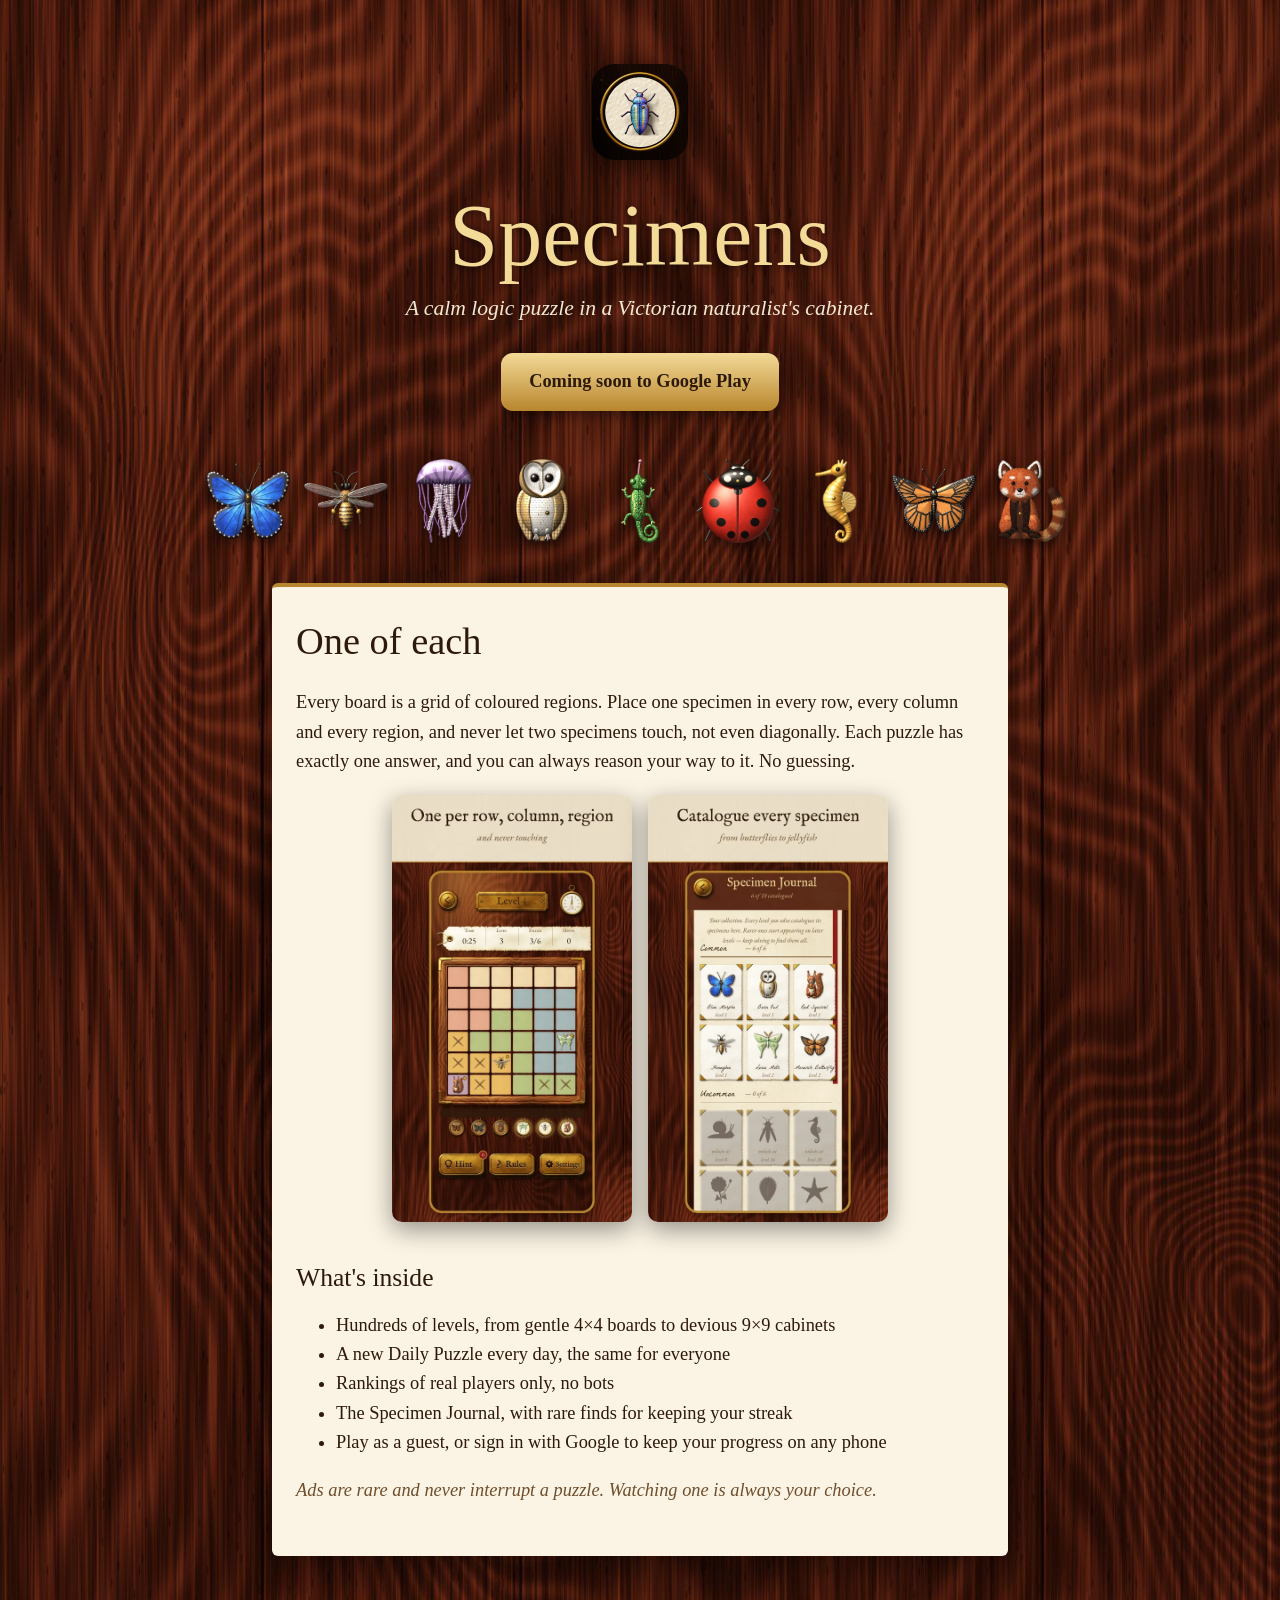
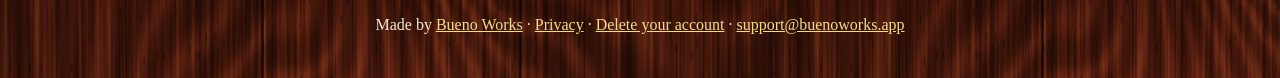
==== index.html @ 8f72dd41 "Specimens site: landing, privacy policy, account deletion, app-ads.txt" ====
<!doctype html>
<html lang="en">
<head>
<meta charset="utf-8">
<meta name="viewport" content="width=device-width, initial-scale=1">
<title>Specimens: a logic puzzle in a naturalist's cabinet</title>
<meta name="description" content="Specimens is a calm logic puzzle for Android. Place one specimen in every row, column and region, never touching. By Bueno Works.">
<link rel="icon" href="/favicon.png">
<link rel="stylesheet" href="/style.css">
</head>
<body>
<header class="hero">
  <img class="icon" src="/img/icon.png" alt="Specimens app icon: a jewel beetle in a brass medallion" width="96" height="96">
  <h1>Specimens</h1>
  <p class="lede">A calm logic puzzle in a Victorian naturalist's cabinet.</p>
  <span class="cta">Coming soon to Google Play</span>
</header>

<div class="drawer" aria-hidden="true">
  <img src="/img/blue_morpho.webp" alt=""><img src="/img/honeybee.webp" alt=""><img src="/img/jellyfish.webp" alt="">
  <img src="/img/owl.webp" alt=""><img src="/img/chameleon.webp" alt=""><img src="/img/ladybird.webp" alt="">
  <img src="/img/seahorse.webp" alt=""><img src="/img/monarch.webp" alt=""><img src="/img/red_panda.webp" alt="">
</div>

<main class="page">
  <h1>One of each</h1>
  <p>Every board is a grid of coloured regions. Place one specimen in every row, every column and every region, and never let two specimens touch, not even diagonally. Each puzzle has exactly one answer, and you can always reason your way to it. No guessing.</p>
  <div class="shots">
    <img src="/img/shot2.webp" alt="A Specimens level in progress: a 6 by 6 board of coloured regions with a squirrel, a honeybee and a luna moth placed, and crossed-out cells" width="540" height="960" loading="lazy">
    <img src="/img/shot3.webp" alt="The Specimen Journal: six catalogued specimens, with more waiting to be found" width="540" height="960" loading="lazy">
  </div>
  <h2>What's inside</h2>
  <ul>
    <li>Hundreds of levels, from gentle 4×4 boards to devious 9×9 cabinets</li>
    <li>A new Daily Puzzle every day, the same for everyone</li>
    <li>Rankings of real players only, no bots</li>
    <li>The Specimen Journal, with rare finds for keeping your streak</li>
    <li>Play as a guest, or sign in with Google to keep your progress on any phone</li>
  </ul>
  <p class="muted">Ads are rare and never interrupt a puzzle. Watching one is always your choice.</p>
</main>

<footer>
  Made by <a href="https://buenoworks.app">Bueno Works</a> ·
  <a href="/privacy/">Privacy</a> ·
  <a href="/delete-account/">Delete your account</a> ·
  <a href="mailto:support@buenoworks.app">support@buenoworks.app</a>
</footer>
</body>
</html>
---- style.css ----
@font-face { font-family: "EB Garamond"; src: url("/fonts/EBGaramond-Variable.ttf") format("truetype"); font-weight: 400 800; font-display: swap; }
@font-face { font-family: "EB Garamond"; src: url("/fonts/EBGaramond-Italic-Variable.ttf") format("truetype"); font-style: italic; font-weight: 400 800; font-display: swap; }
@font-face { font-family: "IM Fell English"; src: url("/fonts/IMFellEnglish-Regular.ttf") format("truetype"); font-display: swap; }

:root {
  --ink: #2e1a0c; --umber: #6e4e2c; --brass: #b8862e; --gilt: #f3da97;
  --parchment: #f3e9d2; --paper: #fbf4e4; --oxblood: #8e1e18; --walnut: #2a1309;
  --text: var(--ink); --muted: var(--umber); --card: var(--paper);
}
@media (prefers-color-scheme: dark) {
  :root { --text: #f3e9d2; --muted: #d9c7a3; --card: #2b1a0e; }
}
* { box-sizing: border-box; }
html { -webkit-text-size-adjust: 100%; }
body {
  margin: 0; font-family: "EB Garamond", Georgia, serif; font-size: 1.15rem; line-height: 1.6;
  color: var(--text); background: var(--walnut) url("/img/wood.jpg") repeat;
}
a { color: var(--brass); }
h1, h2, h3 { font-family: "IM Fell English", Georgia, serif; font-weight: 400; line-height: 1.15; }

.hero { text-align: center; padding: 64px 16px 40px; color: var(--parchment); }
.hero img.icon { width: 96px; height: 96px; border-radius: 22px; box-shadow: 0 8px 24px rgba(0,0,0,.5); }
.hero h1 { font-size: clamp(3rem, 12vw, 5.5rem); margin: 16px 0 4px; color: var(--gilt); text-shadow: 0 2px 8px rgba(0,0,0,.6); }
.hero p.lede { font-style: italic; font-size: 1.35rem; margin: 0 auto; max-width: 30rem; }
.cta { display: inline-block; margin-top: 28px; padding: 14px 28px; border-radius: 12px; font-weight: 600; text-decoration: none;
  color: var(--ink); background: linear-gradient(#f3da97, #b8862e); box-shadow: 0 4px 14px rgba(0,0,0,.45); }

.drawer { display: flex; flex-wrap: wrap; justify-content: center; gap: 14px; padding: 8px 16px 40px; }
.drawer img { width: 84px; height: 84px; object-fit: contain; filter: drop-shadow(0 6px 6px rgba(0,0,0,.5)); }
@media (prefers-reduced-motion: no-preference) {
  .drawer img { animation: breathe 5s ease-in-out infinite; }
  .drawer img:nth-child(2n) { animation-delay: -2.5s; }
  .drawer img:nth-child(3n) { animation-delay: -1.2s; }
  @keyframes breathe { 50% { transform: translateY(-5px) rotate(-1.5deg); } }
}

.page { max-width: 46rem; margin: 0 auto 48px; padding: 32px 24px; background: var(--card); border-radius: 6px;
  box-shadow: 0 10px 40px rgba(0,0,0,.5); border-top: 4px solid var(--brass); }
@media (max-width: 720px) { .page { margin: 0 16px 32px; padding: 24px 18px; } }
.page h1 { font-size: 2.4rem; margin-top: 0; }
.page h2 { font-size: 1.6rem; margin: 1.6em 0 .4em; }
.muted { color: var(--muted); font-style: italic; }

.shots { display: flex; gap: 16px; justify-content: center; flex-wrap: wrap; margin: 8px 0 24px; }
.shots img { width: min(240px, 44vw); height: auto; border-radius: 10px; box-shadow: 0 8px 24px rgba(0,0,0,.4); }

footer { text-align: center; color: var(--parchment); padding: 8px 16px 40px; font-size: 1rem; }
footer a { color: var(--gilt); }
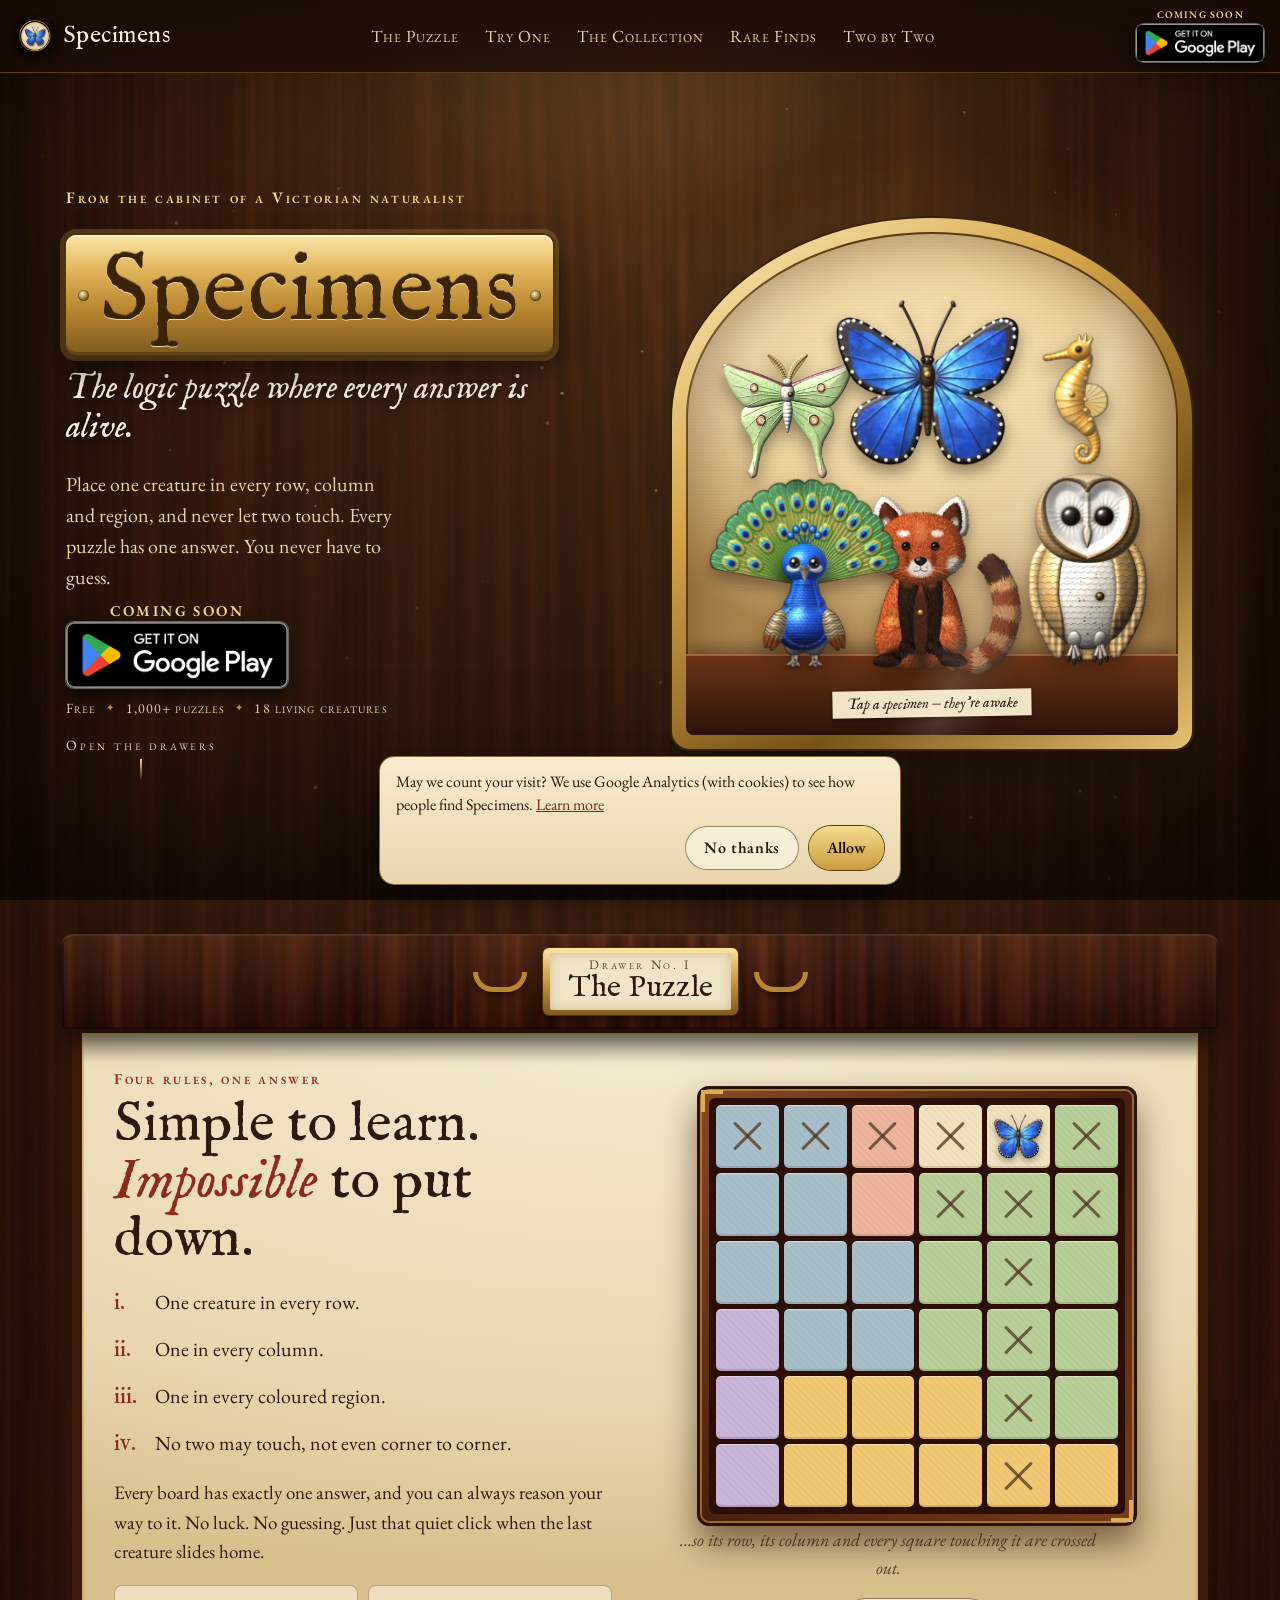
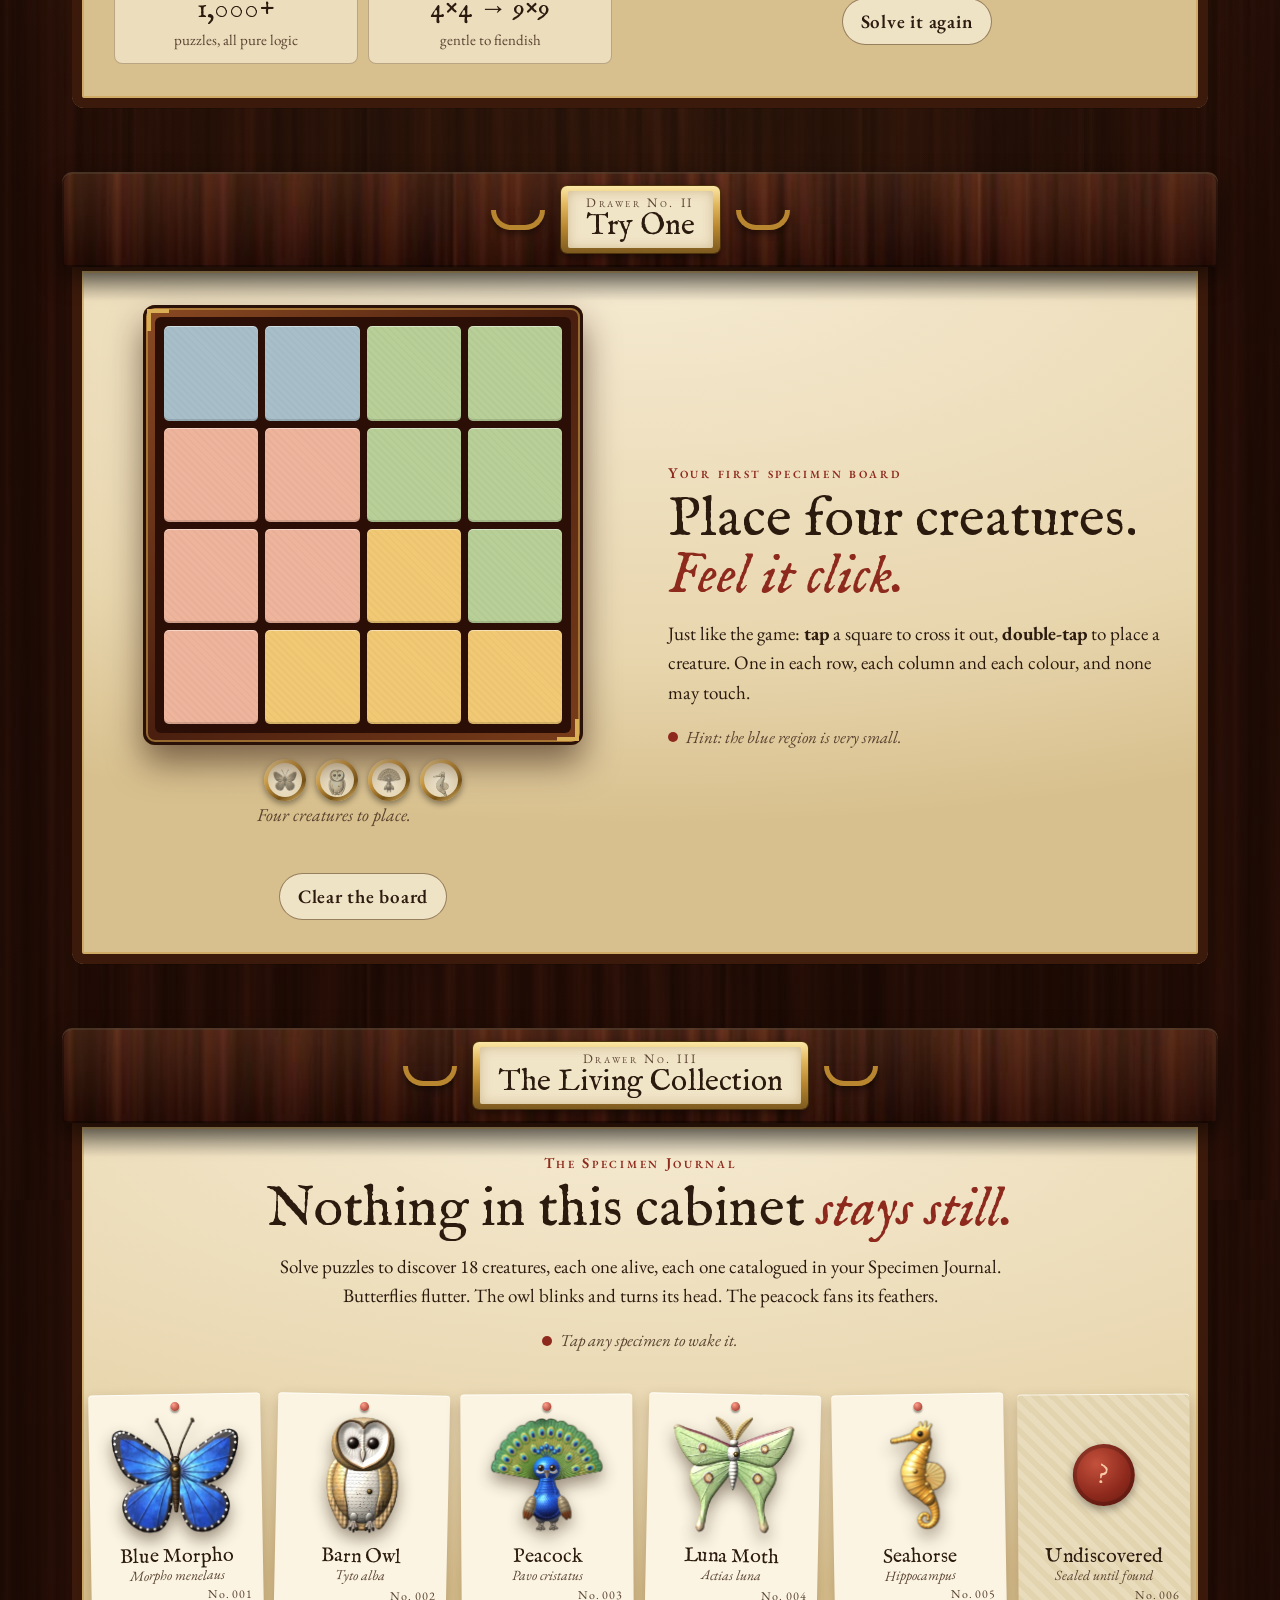
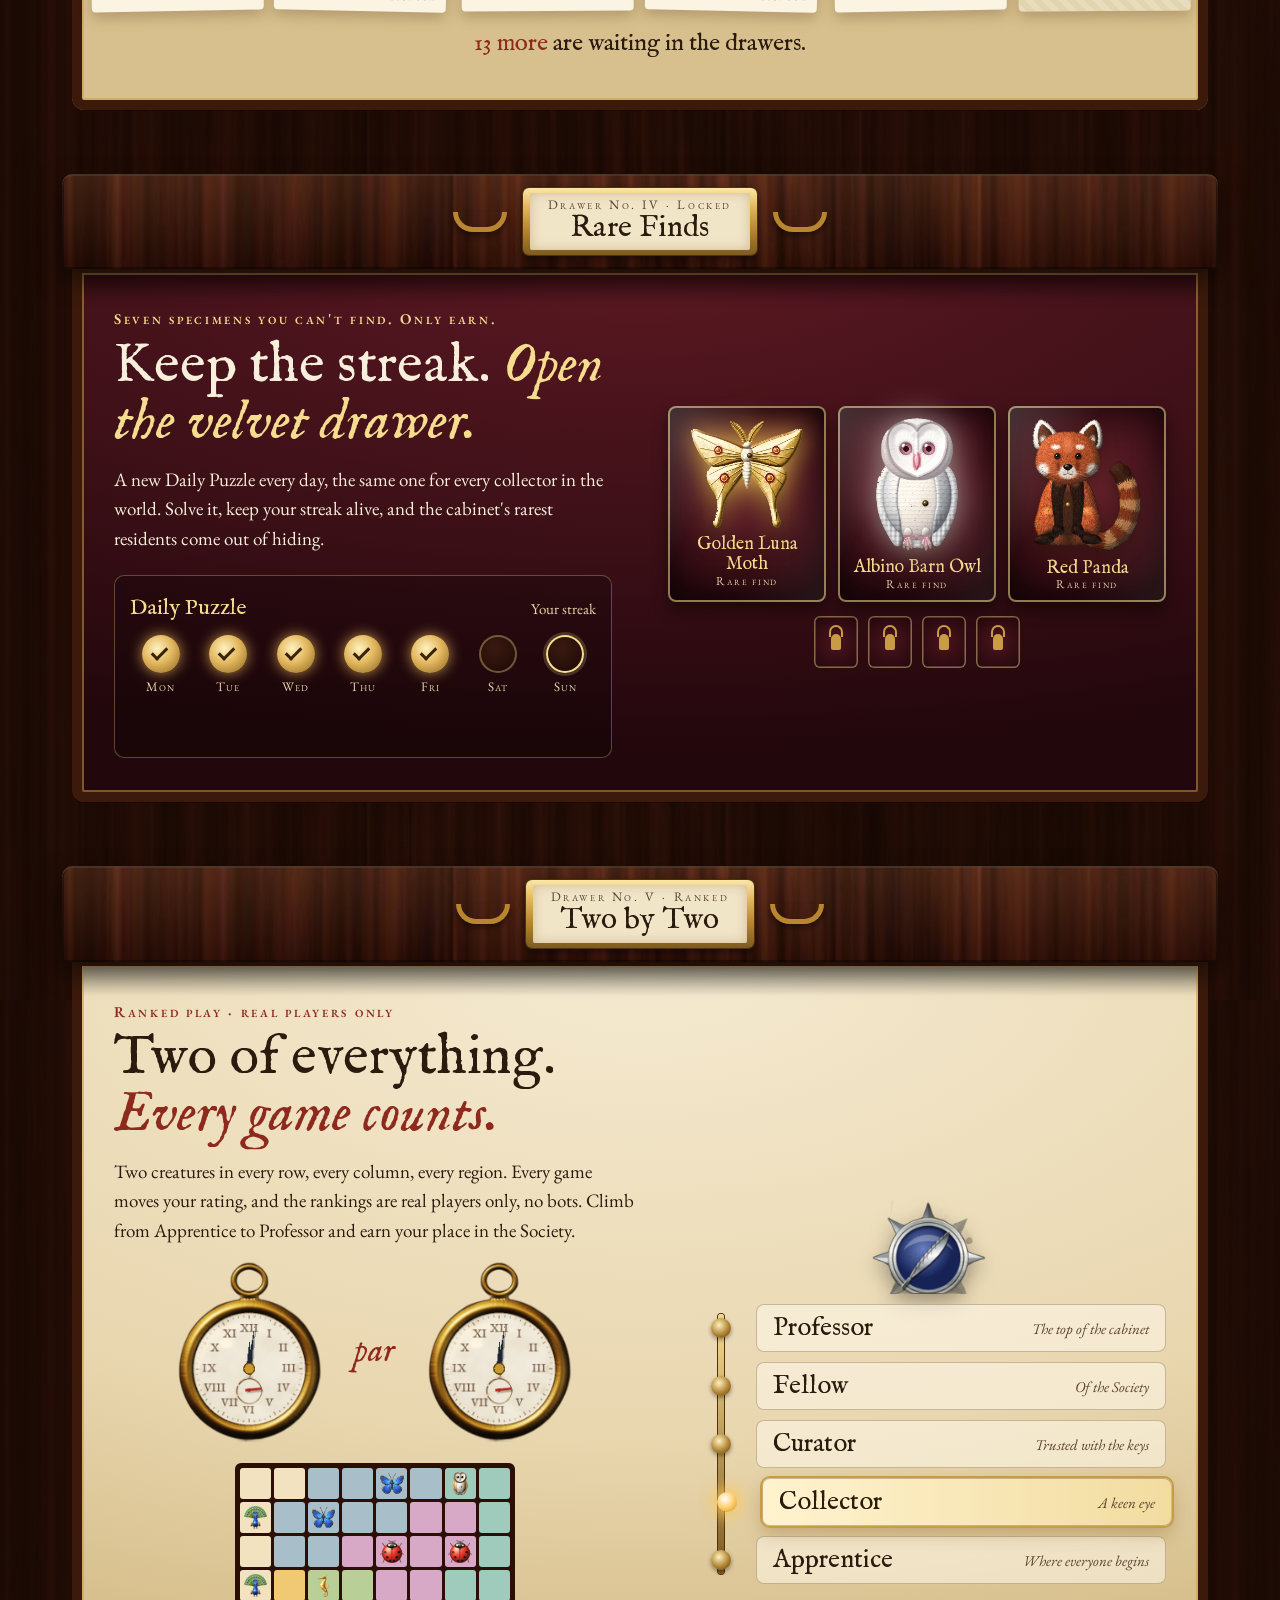
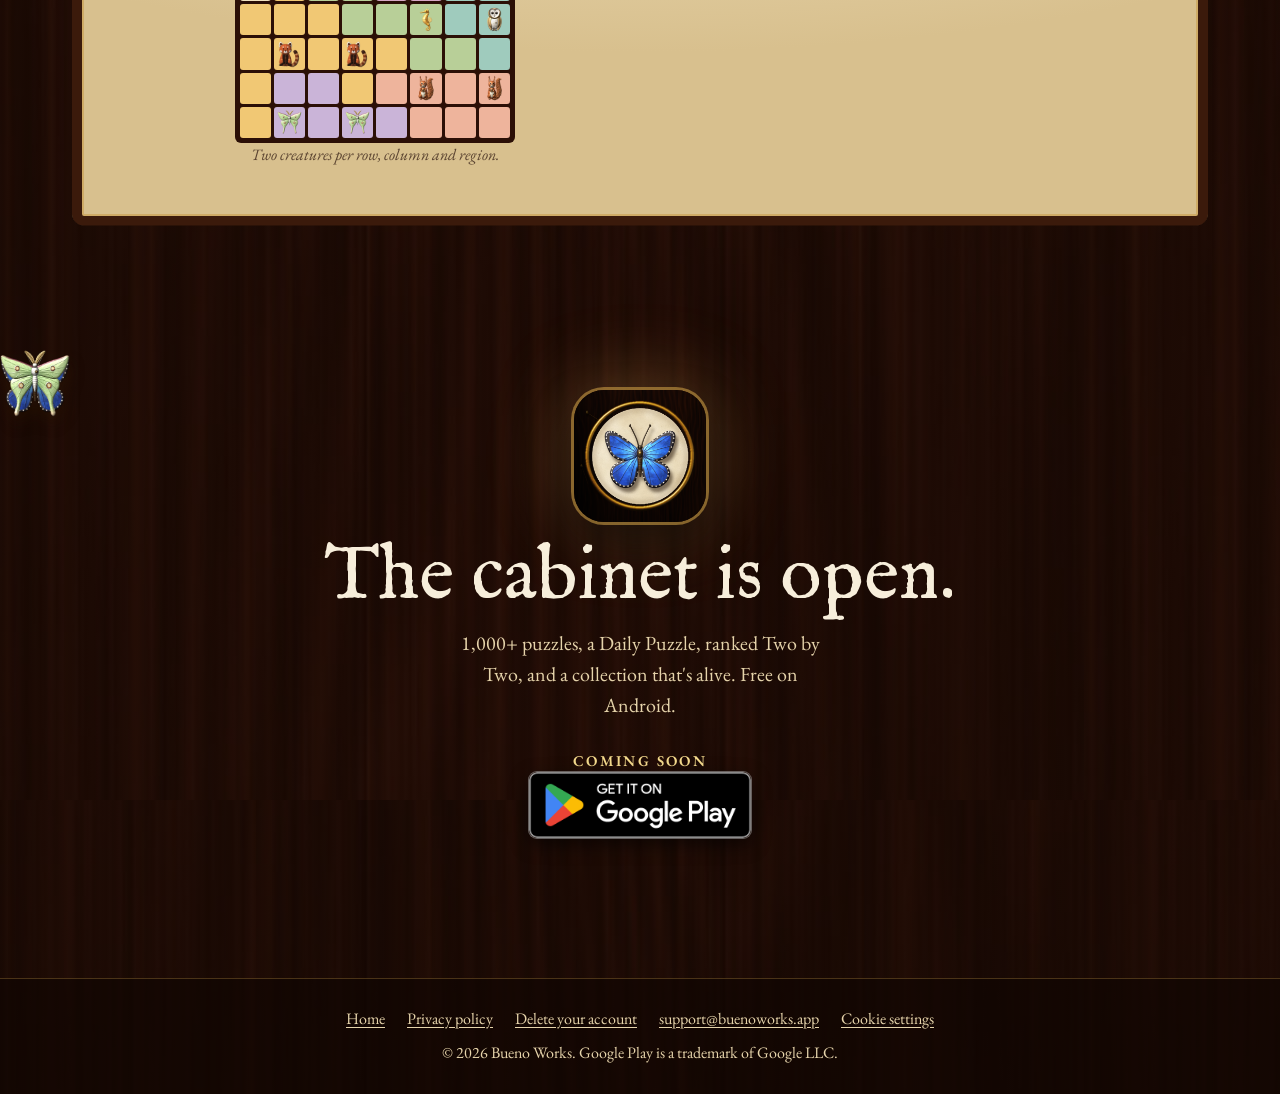
==== commit f1bade49: "New cabinet site: living creatures, playable board, Google Play badge, opt-in Google Analytics Landi" ====
--- a/index.html
+++ b/index.html
@@ -1,50 +1,409 @@
 <!doctype html>
-<html lang="en">
+<html lang="en" data-launch="soon">
 <head>
-<meta charset="utf-8">
-<meta name="viewport" content="width=device-width, initial-scale=1">
-<title>Specimens: a logic puzzle in a naturalist's cabinet</title>
-<meta name="description" content="Specimens is a calm logic puzzle for Android. Place one specimen in every row, column and region, never touching. By Bueno Works.">
-<link rel="icon" href="/favicon.png">
-<link rel="stylesheet" href="/style.css">
+<meta charset="utf-8" />
+<meta name="viewport" content="width=device-width, initial-scale=1, viewport-fit=cover" />
+<title>Specimens — a logic puzzle with a living cabinet of curiosities</title>
+<meta name="description" content="Place one creature in every row, column and region, and never let two touch. 1,000+ hand-made logic puzzles, 18 living creatures to collect, ranked Two by Two play. Free on Google Play." />
+<meta name="theme-color" content="#2b1209" />
+<meta property="og:title" content="Specimens — a cabinet of living curiosities" />
+<meta property="og:description" content="A logic puzzle where every answer is alive. Free on Google Play." />
+<meta property="og:type" content="website" />
+<meta property="og:image" content="https://specimens.buenoworks.app/assets/img/og-banner.jpg" />
+<meta name="twitter:card" content="summary_large_image" />
+<link rel="icon" type="image/png" href="assets/img/favicon.png" />
+<link rel="apple-touch-icon" href="assets/img/apple-touch-icon.png" />
+<link rel="preload" href="assets/fonts/im-fell-english-latin-400-normal.woff2" as="font" type="font/woff2" crossorigin="" />
+<link rel="preload" href="assets/fonts/eb-garamond-latin-400-normal.woff2" as="font" type="font/woff2" crossorigin="" />
+<script src="assets/js/config.js"></script>
+<link rel="stylesheet" href="assets/css/site.css" />
 </head>
 <body>
-<header class="hero">
-  <img class="icon" src="/img/icon.png" alt="Specimens app icon: a jewel beetle in a brass medallion" width="96" height="96">
-  <h1>Specimens</h1>
-  <p class="lede">A calm logic puzzle in a Victorian naturalist's cabinet.</p>
-  <span class="cta">Coming soon to Google Play</span>
+<!--BODY-->
+<a class="skip" href="#main">Skip to content</a>
+
+<div class="doors" aria-hidden="true">
+  <div class="door l"><span class="knob"></span></div>
+  <div class="door r"><span class="knob"></span></div>
+  <div class="plate">Specimens</div>
+</div>
+
+<div class="lamp-glow" aria-hidden="true"></div>
+<div class="vignette" aria-hidden="true"></div>
+
+<div class="page">
+<header class="site-head">
+  <a class="brand" href="#top" aria-label="Specimens, back to top"><img src="assets/img/icon-512.png" alt="" width="38" height="38" /><span>Specimens</span></a>
+  <nav class="site-nav" aria-label="Sections">
+    <a href="#puzzle">The Puzzle</a>
+    <a href="#try">Try One</a>
+    <a href="#collection">The Collection</a>
+    <a href="#rare">Rare Finds</a>
+    <a href="#ranked">Two by Two</a>
+  </nav>
+  <a class="play play-live gp" href="https://play.google.com/store/apps/details?id=com.vaultrush.game" target="_blank" rel="noopener" data-play=""><img class="gp-badge" src="assets/img/google-play-badge.png" alt="Get it on Google Play" width="564" height="168" /></a><button class="play play-soon gp" type="button" data-soon><span class="soon-cap">Coming soon</span><img class="gp-badge" src="assets/img/google-play-badge.png" alt="Coming soon to Google Play" width="564" height="168" /></button>
 </header>
 
-<div class="drawer" aria-hidden="true">
-  <img src="/img/blue_morpho.webp" alt=""><img src="/img/honeybee.webp" alt=""><img src="/img/jellyfish.webp" alt="">
-  <img src="/img/owl.webp" alt=""><img src="/img/chameleon.webp" alt=""><img src="/img/ladybird.webp" alt="">
-  <img src="/img/seahorse.webp" alt=""><img src="/img/monarch.webp" alt=""><img src="/img/red_panda.webp" alt="">
+<main id="main">
+<!-- ============ HERO ============ -->
+<section class="hero" id="top" aria-labelledby="hero-title">
+  <div class="wrap">
+    <div class="hero-copy">
+      <p class="eyebrow">From the cabinet of a Victorian naturalist</p>
+      <div class="nameplate"><h1 id="hero-title">Specimens</h1></div>
+      <p class="tagline">The logic puzzle where every answer is alive.</p>
+    </div>
+
+    <div class="hero-case">
+      <div class="case">
+        <div class="case-inner">
+          <div class="slot s-luna"><button class="creature rig rigw luna" type="button" aria-label="Luna moth. Tap to wake it." style="--d:-0.4s"><img class="base" src="assets/img/rig/moth/base.webp" alt="" width="209" height="200" /><img class="ly wgl" src="assets/img/rig/moth/wing_left.webp" alt="" style="transform-origin:45.4% 31.5%" /><img class="ly wgr" src="assets/img/rig/moth/wing_right.webp" alt="" style="transform-origin:54.6% 31.5%" /><img class="ly anl" src="assets/img/rig/moth/antenna_left.webp" alt="" style="transform-origin:47.8% 19.9%" /><img class="ly anr" src="assets/img/rig/moth/antenna_right.webp" alt="" style="transform-origin:52.2% 19.9%" /><img class="ly bd" src="assets/img/rig/moth/body.webp" alt="" style="transform-origin:50.0% 38.6%" /><span class="spark s1"></span><span class="spark s2"></span><span class="spark s3"></span><span class="spark s4"></span><span class="spark s5"></span></button></div>
+          <div class="slot s-seahorse"><button class="creature seahorse" type="button" aria-label="Seahorse. Tap to wake it."><img class="base" src="assets/img/seahorse.png" alt="" width="65" height="121" /><span class="spark s1"></span><span class="spark s2"></span><span class="spark s3"></span><span class="spark s4"></span><span class="spark s5"></span></button></div>
+          <div class="slot s-peacock"><button class="creature peacock" type="button" aria-label="Peacock. Tap to wake it."><img class="base" src="assets/img/peacock.png" alt="" width="236" height="239" /><span class="layer fan"><img src="assets/img/peacock.png" alt="" /></span><span class="spark s1"></span><span class="spark s2"></span><span class="spark s3"></span><span class="spark s4"></span><span class="spark s5"></span></button></div>
+          <div class="slot s-panda"><button class="creature panda" type="button" aria-label="Red panda. Tap to wake it."><img class="base" src="assets/img/redpanda.png" alt="" width="187" height="224" /><span class="layer tail"><img src="assets/img/redpanda.png" alt="" /></span><span class="spark s1"></span><span class="spark s2"></span><span class="spark s3"></span><span class="spark s4"></span><span class="spark s5"></span></button></div>
+          <div class="slot s-owl"><button class="creature rig rigo owl-r" type="button" aria-label="Barn owl. Tap to wake it." style="--d:-2.1s"><img class="base" src="assets/img/rig/owl/base.webp" alt="" width="131" height="209" /><img class="ly" src="assets/img/rig/owl/body.webp" alt="" /><span class="ly headg" style="transform-origin:50.0% 43.5%"><img src="assets/img/rig/owl/head.webp" alt="" /><img class="lids" src="assets/img/rig/owl/eyelids.webp" alt="" style="transform-origin:50.0% 23.1%" /></span><span class="spark s1"></span><span class="spark s2"></span><span class="spark s3"></span><span class="spark s4"></span><span class="spark s5"></span></button></div>
+          <div class="slot s-butterfly drift"><button class="creature rig rigw butterfly" type="button" aria-label="Blue morpho. Tap to wake it." style="--d:-3.3s"><img class="base" src="assets/img/rig/blue_morpho/base.webp" alt="" width="205" height="186" /><img class="ly wgl" src="assets/img/rig/blue_morpho/wing_left.webp" alt="" style="transform-origin:46.3% 46.8%" /><img class="ly wgr" src="assets/img/rig/blue_morpho/wing_right.webp" alt="" style="transform-origin:53.7% 46.8%" /><img class="ly anl" src="assets/img/rig/blue_morpho/antenna_left.webp" alt="" style="transform-origin:48.5% 37.1%" /><img class="ly anr" src="assets/img/rig/blue_morpho/antenna_right.webp" alt="" style="transform-origin:51.5% 37.1%" /><img class="ly bd" src="assets/img/rig/blue_morpho/body.webp" alt="" style="transform-origin:50.0% 53.2%" /><span class="spark s1"></span><span class="spark s2"></span><span class="spark s3"></span><span class="spark s4"></span><span class="spark s5"></span></button></div>
+          <div class="case-shelf"></div>
+          <div class="case-label">Tap a specimen — they're awake</div>
+        </div>
+        <div class="case-glass"></div>
+      </div>
+    </div>
+
+    <div class="hero-cta">
+      <p class="sub">Place one creature in every row, column and region, and never let two touch. Every puzzle has one answer. You never have to guess.</p>
+      <a class="play play-live gp big" href="https://play.google.com/store/apps/details?id=com.vaultrush.game" target="_blank" rel="noopener" data-play=""><img class="gp-badge" src="assets/img/google-play-badge.png" alt="Get it on Google Play" width="564" height="168" /></a><button class="play play-soon gp big" type="button" data-soon><span class="soon-cap">Coming soon</span><img class="gp-badge" src="assets/img/google-play-badge.png" alt="Coming soon to Google Play" width="564" height="168" /></button>
+      <ul class="hero-facts">
+        <li>Free</li>
+        <li>1,000+ puzzles</li>
+        <li>18 living creatures</li>
+      </ul>
+      <a class="scroll-cue" href="#puzzle">Open the drawers<span></span></a>
+    </div>
+  </div>
+</section>
+
+<div class="drawers">
+<!-- ============ I. THE PUZZLE ============ -->
+<section class="drawer" id="puzzle" aria-labelledby="d1-title">
+  <div class="drawer-front">
+    <span class="pull" aria-hidden="true"></span>
+    <div class="label-holder"><span class="card"><span class="no">Drawer No. I</span><span class="ttl" id="d1-title">The Puzzle</span></span></div>
+    <span class="pull right" aria-hidden="true"></span>
+  </div>
+  <div class="drawer-body">
+    <div class="body-grid">
+      <div class="reveal d1">
+        <p class="kicker">Four rules, one answer</p>
+        <h2>Simple to learn. <em>Impossible</em> to put down.</h2>
+        <ol class="rules">
+          <li><b>i.</b> One creature in every row.</li>
+          <li><b>ii.</b> One in every column.</li>
+          <li><b>iii.</b> One in every coloured region.</li>
+          <li><b>iv.</b> No two may touch, not even corner to corner.</li>
+        </ol>
+        <p>Every board has exactly one answer, and you can always reason your way to it. No luck. No guessing. Just that quiet click when the last creature slides home.</p>
+        <ul class="facts">
+          <li><b>1,000+</b><span>puzzles, all pure logic</span></li>
+          <li><b>4×4 → 9×9</b><span>gentle to fiendish</span></li>
+        </ul>
+      </div>
+      <div class="reveal d2">
+        <div class="board-frame">
+          <div class="board n6" id="demo-board" aria-label="A six by six board solving itself" role="img">
+<span class="cell c-blue" data-r="0" data-c="0"><span class="x"></span></span>
+<span class="cell c-blue" data-r="0" data-c="1"><span class="x"></span></span>
+<span class="cell c-peach" data-r="0" data-c="2"><span class="x"></span></span>
+<span class="cell c-cream" data-r="0" data-c="3"><span class="x"></span></span>
+<span class="cell c-cream" data-r="0" data-c="4"><span class="x"></span><span class="pc"><img src="assets/img/tile/blue_morpho.webp" alt="" /></span></span>
+<span class="cell c-green" data-r="0" data-c="5"><span class="x"></span></span>
+<span class="cell c-blue" data-r="1" data-c="0"><span class="x"></span></span>
+<span class="cell c-blue" data-r="1" data-c="1"><span class="x"></span></span>
+<span class="cell c-peach" data-r="1" data-c="2"><span class="x"></span><span class="pc"><img src="assets/img/tile/peacock.webp" alt="" /></span></span>
+<span class="cell c-green" data-r="1" data-c="3"><span class="x"></span></span>
+<span class="cell c-green" data-r="1" data-c="4"><span class="x"></span></span>
+<span class="cell c-green" data-r="1" data-c="5"><span class="x"></span></span>
+<span class="cell c-blue" data-r="2" data-c="0"><span class="x"></span></span>
+<span class="cell c-blue" data-r="2" data-c="1"><span class="x"></span></span>
+<span class="cell c-blue" data-r="2" data-c="2"><span class="x"></span></span>
+<span class="cell c-green" data-r="2" data-c="3"><span class="x"></span></span>
+<span class="cell c-green" data-r="2" data-c="4"><span class="x"></span></span>
+<span class="cell c-green" data-r="2" data-c="5"><span class="x"></span><span class="pc"><img src="assets/img/tile/owl.webp" alt="" /></span></span>
+<span class="cell c-purple" data-r="3" data-c="0"><span class="x"></span></span>
+<span class="cell c-blue" data-r="3" data-c="1"><span class="x"></span><span class="pc"><img src="assets/img/tile/seahorse.webp" alt="" /></span></span>
+<span class="cell c-blue" data-r="3" data-c="2"><span class="x"></span></span>
+<span class="cell c-green" data-r="3" data-c="3"><span class="x"></span></span>
+<span class="cell c-green" data-r="3" data-c="4"><span class="x"></span></span>
+<span class="cell c-green" data-r="3" data-c="5"><span class="x"></span></span>
+<span class="cell c-purple" data-r="4" data-c="0"><span class="x"></span></span>
+<span class="cell c-yellow" data-r="4" data-c="1"><span class="x"></span></span>
+<span class="cell c-yellow" data-r="4" data-c="2"><span class="x"></span></span>
+<span class="cell c-yellow" data-r="4" data-c="3"><span class="x"></span><span class="pc"><img src="assets/img/tile/red_panda.webp" alt="" /></span></span>
+<span class="cell c-green" data-r="4" data-c="4"><span class="x"></span></span>
+<span class="cell c-green" data-r="4" data-c="5"><span class="x"></span></span>
+<span class="cell c-purple" data-r="5" data-c="0"><span class="x"></span><span class="pc"><img src="assets/img/tile/moth.webp" alt="" /></span></span>
+<span class="cell c-yellow" data-r="5" data-c="1"><span class="x"></span></span>
+<span class="cell c-yellow" data-r="5" data-c="2"><span class="x"></span></span>
+<span class="cell c-yellow" data-r="5" data-c="3"><span class="x"></span></span>
+<span class="cell c-yellow" data-r="5" data-c="4"><span class="x"></span></span>
+<span class="cell c-yellow" data-r="5" data-c="5"><span class="x"></span></span>
+          </div>
+        </div>
+        <p class="board-caption" id="demo-caption" aria-live="polite">Watch a board solve itself.</p>
+        <div class="board-tools"><button class="btn-ghost" type="button" id="demo-replay">Solve it again</button></div>
+      </div>
+    </div>
+  </div>
+</section>
+
+<!-- ============ II. TRY ONE ============ -->
+<section class="drawer" id="try" aria-labelledby="d2-title">
+  <div class="drawer-front">
+    <span class="pull" aria-hidden="true"></span>
+    <div class="label-holder"><span class="card"><span class="no">Drawer No. II</span><span class="ttl" id="d2-title">Try One</span></span></div>
+    <span class="pull right" aria-hidden="true"></span>
+  </div>
+  <div class="drawer-body">
+    <div class="body-grid flip">
+      <div class="reveal d1">
+        <p class="kicker">Your first specimen board</p>
+        <h2>Place four creatures. <em>Feel it click.</em></h2>
+        <p>Just like the game: <b>tap</b> a square to cross it out, <b>double-tap</b> to place a creature. One in each row, each column and each colour, and none may touch.</p>
+        <p class="tap-hint"><i></i>Hint: the blue region is very small.</p>
+      </div>
+      <div class="reveal d2">
+        <div class="board-frame">
+          <div class="board n4" id="play-board" role="grid" aria-label="Four by four practice puzzle">
+<button class="cell c-blue" type="button" data-r="0" data-c="0" data-g="blue" aria-label="Row 1, column 1, blue region, empty"><span class="x"></span><span class="pc"><img src="assets/img/tile/blue_morpho.webp" alt="" /></span></button>
+<button class="cell c-blue" type="button" data-r="0" data-c="1" data-g="blue" aria-label="Row 1, column 2, blue region, empty"><span class="x"></span><span class="pc"><img src="assets/img/tile/blue_morpho.webp" alt="" /></span></button>
+<button class="cell c-green" type="button" data-r="0" data-c="2" data-g="green" aria-label="Row 1, column 3, green region, empty"><span class="x"></span><span class="pc"><img src="assets/img/tile/owl.webp" alt="" /></span></button>
+<button class="cell c-green" type="button" data-r="0" data-c="3" data-g="green" aria-label="Row 1, column 4, green region, empty"><span class="x"></span><span class="pc"><img src="assets/img/tile/owl.webp" alt="" /></span></button>
+<button class="cell c-peach" type="button" data-r="1" data-c="0" data-g="peach" aria-label="Row 2, column 1, peach region, empty"><span class="x"></span><span class="pc"><img src="assets/img/tile/peacock.webp" alt="" /></span></button>
+<button class="cell c-peach" type="button" data-r="1" data-c="1" data-g="peach" aria-label="Row 2, column 2, peach region, empty"><span class="x"></span><span class="pc"><img src="assets/img/tile/peacock.webp" alt="" /></span></button>
+<button class="cell c-green" type="button" data-r="1" data-c="2" data-g="green" aria-label="Row 2, column 3, green region, empty"><span class="x"></span><span class="pc"><img src="assets/img/tile/owl.webp" alt="" /></span></button>
+<button class="cell c-green" type="button" data-r="1" data-c="3" data-g="green" aria-label="Row 2, column 4, green region, empty"><span class="x"></span><span class="pc"><img src="assets/img/tile/owl.webp" alt="" /></span></button>
+<button class="cell c-peach" type="button" data-r="2" data-c="0" data-g="peach" aria-label="Row 3, column 1, peach region, empty"><span class="x"></span><span class="pc"><img src="assets/img/tile/peacock.webp" alt="" /></span></button>
+<button class="cell c-peach" type="button" data-r="2" data-c="1" data-g="peach" aria-label="Row 3, column 2, peach region, empty"><span class="x"></span><span class="pc"><img src="assets/img/tile/peacock.webp" alt="" /></span></button>
+<button class="cell c-yellow" type="button" data-r="2" data-c="2" data-g="yellow" aria-label="Row 3, column 3, yellow region, empty"><span class="x"></span><span class="pc"><img src="assets/img/tile/seahorse.webp" alt="" /></span></button>
+<button class="cell c-green" type="button" data-r="2" data-c="3" data-g="green" aria-label="Row 3, column 4, green region, empty"><span class="x"></span><span class="pc"><img src="assets/img/tile/owl.webp" alt="" /></span></button>
+<button class="cell c-peach" type="button" data-r="3" data-c="0" data-g="peach" aria-label="Row 4, column 1, peach region, empty"><span class="x"></span><span class="pc"><img src="assets/img/tile/peacock.webp" alt="" /></span></button>
+<button class="cell c-yellow" type="button" data-r="3" data-c="1" data-g="yellow" aria-label="Row 4, column 2, yellow region, empty"><span class="x"></span><span class="pc"><img src="assets/img/tile/seahorse.webp" alt="" /></span></button>
+<button class="cell c-yellow" type="button" data-r="3" data-c="2" data-g="yellow" aria-label="Row 4, column 3, yellow region, empty"><span class="x"></span><span class="pc"><img src="assets/img/tile/seahorse.webp" alt="" /></span></button>
+<button class="cell c-yellow" type="button" data-r="3" data-c="3" data-g="yellow" aria-label="Row 4, column 4, yellow region, empty"><span class="x"></span><span class="pc"><img src="assets/img/tile/seahorse.webp" alt="" /></span></button>
+          </div>
+        </div>
+        <div class="tracker" aria-hidden="true">
+          <span class="medal" data-m="blue"><span><img src="assets/img/butterfly.png" alt="" /></span></span>
+          <span class="medal" data-m="green"><span><img src="assets/img/owl.png" alt="" /></span></span>
+          <span class="medal" data-m="peach"><span><img src="assets/img/peacock.png" alt="" /></span></span>
+          <span class="medal" data-m="yellow"><span><img src="assets/img/seahorse.png" alt="" /></span></span>
+        </div>
+        <p class="board-caption" id="play-caption" aria-live="polite">Four creatures to place.</p>
+        <div class="board-tools"><button class="btn-ghost" type="button" id="play-reset">Clear the board</button></div>
+        <div class="win" id="play-win">
+          <p>Solved. Now imagine a thousand more.</p>
+          <a class="play play-live gp big" href="https://play.google.com/store/apps/details?id=com.vaultrush.game" target="_blank" rel="noopener" data-play=""><img class="gp-badge" src="assets/img/google-play-badge.png" alt="Get it on Google Play" width="564" height="168" /></a><button class="play play-soon gp big" type="button" data-soon><span class="soon-cap">Coming soon</span><img class="gp-badge" src="assets/img/google-play-badge.png" alt="Coming soon to Google Play" width="564" height="168" /></button>
+        </div>
+      </div>
+    </div>
+  </div>
+</section>
+
+<!-- ============ III. THE COLLECTION ============ -->
+<section class="drawer" id="collection" aria-labelledby="d3-title">
+  <div class="drawer-front">
+    <span class="pull" aria-hidden="true"></span>
+    <div class="label-holder"><span class="card"><span class="no">Drawer No. III</span><span class="ttl" id="d3-title">The Living Collection</span></span></div>
+    <span class="pull right" aria-hidden="true"></span>
+  </div>
+  <div class="drawer-body">
+    <div class="reveal d1" style="text-align:center;max-width:760px;margin:0 auto 26px">
+      <p class="kicker">The Specimen Journal</p>
+      <h2>Nothing in this cabinet <em>stays still.</em></h2>
+      <p>Solve puzzles to discover 18 creatures, each one alive, each one catalogued in your Specimen Journal. Butterflies flutter. The owl blinks and turns its head. The peacock fans its feathers.</p>
+      <p class="tap-hint"><i></i>Tap any specimen to wake it.</p>
+    </div>
+    <div class="journal reveal d2">
+      <figure class="spec" style="margin:0"><span class="pinhead"></span><div class="stage"><button class="creature rig rigw butterfly" type="button" aria-label="Blue morpho. Tap to wake it." style="--d:-1.2s"><img class="base" src="assets/img/rig/blue_morpho/base.webp" alt="" width="205" height="186" /><img class="ly wgl" src="assets/img/rig/blue_morpho/wing_left.webp" alt="" style="transform-origin:46.3% 46.8%" /><img class="ly wgr" src="assets/img/rig/blue_morpho/wing_right.webp" alt="" style="transform-origin:53.7% 46.8%" /><img class="ly anl" src="assets/img/rig/blue_morpho/antenna_left.webp" alt="" style="transform-origin:48.5% 37.1%" /><img class="ly anr" src="assets/img/rig/blue_morpho/antenna_right.webp" alt="" style="transform-origin:51.5% 37.1%" /><img class="ly bd" src="assets/img/rig/blue_morpho/body.webp" alt="" style="transform-origin:50.0% 53.2%" /><span class="spark s1"></span><span class="spark s2"></span><span class="spark s3"></span><span class="spark s4"></span><span class="spark s5"></span></button></div><figcaption><span class="name" style="display:block">Blue Morpho</span><span class="latin" style="display:block">Morpho menelaus</span></figcaption><span class="no">No. 001</span></figure>
+      <figure class="spec" style="margin:0"><span class="pinhead"></span><div class="stage"><button class="creature rig rigo owl-r" type="button" aria-label="Barn owl. Tap to wake it." style="--d:-4.6s"><img class="base" src="assets/img/rig/owl/base.webp" alt="" width="131" height="209" /><img class="ly" src="assets/img/rig/owl/body.webp" alt="" /><span class="ly headg" style="transform-origin:50.0% 43.5%"><img src="assets/img/rig/owl/head.webp" alt="" /><img class="lids" src="assets/img/rig/owl/eyelids.webp" alt="" style="transform-origin:50.0% 23.1%" /></span><span class="spark s1"></span><span class="spark s2"></span><span class="spark s3"></span><span class="spark s4"></span><span class="spark s5"></span></button></div><figcaption><span class="name" style="display:block">Barn Owl</span><span class="latin" style="display:block">Tyto alba</span></figcaption><span class="no">No. 002</span></figure>
+      <figure class="spec" style="margin:0"><span class="pinhead"></span><div class="stage"><button class="creature peacock" type="button" aria-label="Peacock. Tap to wake it."><img class="base" src="assets/img/peacock.png" alt="" width="236" height="239" /><span class="layer fan"><img src="assets/img/peacock.png" alt="" /></span><span class="spark s1"></span><span class="spark s2"></span><span class="spark s3"></span><span class="spark s4"></span><span class="spark s5"></span></button></div><figcaption><span class="name" style="display:block">Peacock</span><span class="latin" style="display:block">Pavo cristatus</span></figcaption><span class="no">No. 003</span></figure>
+      <figure class="spec" style="margin:0"><span class="pinhead"></span><div class="stage"><button class="creature rig rigw luna" type="button" aria-label="Luna moth. Tap to wake it." style="--d:-0.9s"><img class="base" src="assets/img/rig/moth/base.webp" alt="" width="209" height="200" /><img class="ly wgl" src="assets/img/rig/moth/wing_left.webp" alt="" style="transform-origin:45.4% 31.5%" /><img class="ly wgr" src="assets/img/rig/moth/wing_right.webp" alt="" style="transform-origin:54.6% 31.5%" /><img class="ly anl" src="assets/img/rig/moth/antenna_left.webp" alt="" style="transform-origin:47.8% 19.9%" /><img class="ly anr" src="assets/img/rig/moth/antenna_right.webp" alt="" style="transform-origin:52.2% 19.9%" /><img class="ly bd" src="assets/img/rig/moth/body.webp" alt="" style="transform-origin:50.0% 38.6%" /><span class="spark s1"></span><span class="spark s2"></span><span class="spark s3"></span><span class="spark s4"></span><span class="spark s5"></span></button></div><figcaption><span class="name" style="display:block">Luna Moth</span><span class="latin" style="display:block">Actias luna</span></figcaption><span class="no">No. 004</span></figure>
+      <figure class="spec" style="margin:0"><span class="pinhead"></span><div class="stage"><button class="creature seahorse" type="button" aria-label="Seahorse. Tap to wake it."><img class="base" src="assets/img/seahorse.png" alt="" width="65" height="121" /><span class="spark s1"></span><span class="spark s2"></span><span class="spark s3"></span><span class="spark s4"></span><span class="spark s5"></span></button></div><figcaption><span class="name" style="display:block">Seahorse</span><span class="latin" style="display:block">Hippocampus</span></figcaption><span class="no">No. 005</span></figure>
+      <figure class="spec sealed" style="margin:0"><div class="stage"><span class="wax" aria-hidden="true">?</span></div><figcaption><span class="name" style="display:block">Undiscovered</span><span class="latin" style="display:block">Sealed until found</span></figcaption><span class="no">No. 006</span></figure>
+      <p class="journal-more"><b>13 more</b> are waiting in the drawers.</p>
+    </div>
+  </div>
+</section>
+
+<!-- ============ IV. RARE FINDS ============ -->
+<section class="drawer" id="rare" aria-labelledby="d4-title">
+  <div class="drawer-front">
+    <span class="pull" aria-hidden="true"></span>
+    <div class="label-holder"><span class="card"><span class="no">Drawer No. IV · Locked</span><span class="ttl" id="d4-title">Rare Finds</span></span></div>
+    <span class="pull right" aria-hidden="true"></span>
+  </div>
+  <div class="drawer-body dark">
+    <div class="body-grid">
+      <div class="reveal d1">
+        <p class="kicker">Seven specimens you can't find. Only earn.</p>
+        <h2>Keep the streak. <em>Open the velvet drawer.</em></h2>
+        <p>A new Daily Puzzle every day, the same one for every collector in the world. Solve it, keep your streak alive, and the cabinet's rarest residents come out of hiding.</p>
+        <div class="streak" id="streak">
+          <div class="streak-head"><b>Daily Puzzle</b><span>Your streak</span></div>
+          <ol class="days">
+            <li><i></i>Mon</li><li><i></i>Tue</li><li><i></i>Wed</li><li><i></i>Thu</li><li><i></i>Fri</li><li><i></i>Sat</li><li class="gift"><i></i>Sun</li>
+          </ol>
+          <p class="streak-reward" id="streak-reward" aria-live="polite">Rare find unlocked</p>
+        </div>
+      </div>
+      <div class="reveal d2">
+        <div class="vault">
+          <div class="vault-slot"><button class="creature rig rigw luna golden" type="button" aria-label="Luna moth (golden). Tap to wake it." style="--d:-2.8s"><img class="base" src="assets/img/rig/moth_gold/base.webp" alt="" width="209" height="200" /><img class="ly wgl" src="assets/img/rig/moth_gold/wing_left.webp" alt="" style="transform-origin:45.4% 31.5%" /><img class="ly wgr" src="assets/img/rig/moth_gold/wing_right.webp" alt="" style="transform-origin:54.6% 31.5%" /><img class="ly anl" src="assets/img/rig/moth_gold/antenna_left.webp" alt="" style="transform-origin:47.8% 19.9%" /><img class="ly anr" src="assets/img/rig/moth_gold/antenna_right.webp" alt="" style="transform-origin:52.2% 19.9%" /><img class="ly bd" src="assets/img/rig/moth_gold/body.webp" alt="" style="transform-origin:50.0% 38.6%" /><span class="spark s1"></span><span class="spark s2"></span><span class="spark s3"></span><span class="spark s4"></span><span class="spark s5"></span></button><span class="tag">Golden Luna Moth<small>Rare find</small></span></div>
+          <div class="vault-slot owl-slot"><button class="creature rig rigo owl-r albino" type="button" aria-label="Barn owl (albino). Tap to wake it." style="--d:-3.9s"><img class="base" src="assets/img/rig/owl_albino/base.webp" alt="" width="131" height="209" /><img class="ly" src="assets/img/rig/owl_albino/body.webp" alt="" /><span class="ly headg" style="transform-origin:50.0% 43.5%"><img src="assets/img/rig/owl_albino/head.webp" alt="" /><img class="lids" src="assets/img/rig/owl_albino/eyelids.webp" alt="" style="transform-origin:50.0% 23.1%" /></span><span class="spark s1"></span><span class="spark s2"></span><span class="spark s3"></span><span class="spark s4"></span><span class="spark s5"></span></button><span class="tag">Albino Barn Owl<small>Rare find</small></span></div>
+          <div class="vault-slot"><button class="creature panda" type="button" aria-label="Red panda. Tap to wake it."><img class="base" src="assets/img/redpanda.png" alt="" width="187" height="224" /><span class="layer tail"><img src="assets/img/redpanda.png" alt="" /></span><span class="spark s1"></span><span class="spark s2"></span><span class="spark s3"></span><span class="spark s4"></span><span class="spark s5"></span></button><span class="tag">Red Panda<small>Rare find</small></span></div>
+        </div>
+        <div class="vault-locked" aria-label="Four more rare finds, still locked">
+          <span class="lock"><i></i></span><span class="lock"><i></i></span><span class="lock"><i></i></span><span class="lock"><i></i></span>
+        </div>
+      </div>
+    </div>
+  </div>
+</section>
+
+<!-- ============ V. TWO BY TWO ============ -->
+<section class="drawer" id="ranked" aria-labelledby="d5-title">
+  <div class="drawer-front">
+    <span class="pull" aria-hidden="true"></span>
+    <div class="label-holder"><span class="card"><span class="no">Drawer No. V · Ranked</span><span class="ttl" id="d5-title">Two by Two</span></span></div>
+    <span class="pull right" aria-hidden="true"></span>
+  </div>
+  <div class="drawer-body">
+    <div class="ranked">
+      <div class="reveal d1">
+        <p class="kicker">Ranked play · real players only</p>
+        <h2>Two of everything. <em>Every game counts.</em></h2>
+        <p>Two creatures in every row, every column, every region. Every game moves your rating, and the rankings are real players only, no bots. Climb from Apprentice to Professor and earn your place in the Society.</p>
+        <div class="duel" aria-hidden="true">
+          <img class="watch" src="assets/img/watch.png" alt="" />
+          <span class="vs">par</span>
+          <img class="watch b" src="assets/img/watch.png" alt="" />
+        </div>
+        <div class="mini2" aria-hidden="true">
+<i class="c-cream"></i>
+<i class="c-cream"></i>
+<i class="c-blue"></i>
+<i class="c-blue"></i>
+<i class="c-blue"><img src="assets/img/tile/blue_morpho.webp" alt="" /></i>
+<i class="c-blue"></i>
+<i class="c-teal"><img src="assets/img/tile/owl.webp" alt="" /></i>
+<i class="c-teal"></i>
+<i class="c-cream"><img src="assets/img/tile/peacock.webp" alt="" /></i>
+<i class="c-blue"></i>
+<i class="c-blue"><img src="assets/img/tile/blue_morpho.webp" alt="" /></i>
+<i class="c-blue"></i>
+<i class="c-blue"></i>
+<i class="c-rose"></i>
+<i class="c-rose"></i>
+<i class="c-teal"></i>
+<i class="c-cream"></i>
+<i class="c-blue"></i>
+<i class="c-blue"></i>
+<i class="c-rose"></i>
+<i class="c-rose"><img src="assets/img/tile/ladybird.webp" alt="" /></i>
+<i class="c-rose"></i>
+<i class="c-rose"><img src="assets/img/tile/ladybird.webp" alt="" /></i>
+<i class="c-teal"></i>
+<i class="c-cream"><img src="assets/img/tile/peacock.webp" alt="" /></i>
+<i class="c-yellow"></i>
+<i class="c-green"><img src="assets/img/tile/seahorse.webp" alt="" /></i>
+<i class="c-green"></i>
+<i class="c-rose"></i>
+<i class="c-rose"></i>
+<i class="c-teal"></i>
+<i class="c-teal"></i>
+<i class="c-yellow"></i>
+<i class="c-yellow"></i>
+<i class="c-yellow"></i>
+<i class="c-green"></i>
+<i class="c-green"></i>
+<i class="c-green"><img src="assets/img/tile/seahorse.webp" alt="" /></i>
+<i class="c-teal"></i>
+<i class="c-teal"><img src="assets/img/tile/owl.webp" alt="" /></i>
+<i class="c-yellow"></i>
+<i class="c-yellow"><img src="assets/img/tile/red_panda.webp" alt="" /></i>
+<i class="c-yellow"></i>
+<i class="c-yellow"><img src="assets/img/tile/red_panda.webp" alt="" /></i>
+<i class="c-yellow"></i>
+<i class="c-green"></i>
+<i class="c-green"></i>
+<i class="c-teal"></i>
+<i class="c-yellow"></i>
+<i class="c-purple"></i>
+<i class="c-purple"></i>
+<i class="c-yellow"></i>
+<i class="c-peach"></i>
+<i class="c-peach"><img src="assets/img/tile/squirrel.webp" alt="" /></i>
+<i class="c-peach"></i>
+<i class="c-peach"><img src="assets/img/tile/squirrel.webp" alt="" /></i>
+<i class="c-yellow"></i>
+<i class="c-purple"><img src="assets/img/tile/moth.webp" alt="" /></i>
+<i class="c-purple"></i>
+<i class="c-purple"><img src="assets/img/tile/moth.webp" alt="" /></i>
+<i class="c-purple"></i>
+<i class="c-peach"></i>
+<i class="c-peach"></i>
+<i class="c-peach"></i>
+        </div>
+        <p class="mini-cap">Two creatures per row, column and region.</p>
+      </div>
+      <div class="reveal d2">
+        <img class="emblem" src="assets/img/emblem.png" alt="" />
+        <ol class="ladder" id="ladder" aria-label="Ranks, lowest to highest">
+          <li><b>Apprentice</b><span>Where everyone begins</span></li>
+          <li><b>Collector</b><span>A keen eye</span></li>
+          <li><b>Curator</b><span>Trusted with the keys</span></li>
+          <li><b>Fellow</b><span>Of the Society</span></li>
+          <li><b>Professor</b><span>The top of the cabinet</span></li>
+        </ol>
+      </div>
+    </div>
+  </div>
+</section>
 </div>
 
-<main class="page">
-  <h1>One of each</h1>
-  <p>Every board is a grid of coloured regions. Place one specimen in every row, every column and every region, and never let two specimens touch, not even diagonally. Each puzzle has exactly one answer, and you can always reason your way to it. No guessing.</p>
-  <div class="shots">
-    <img src="/img/shot2.webp" alt="A Specimens level in progress: a 6 by 6 board of coloured regions with a squirrel, a honeybee and a luna moth placed, and crossed-out cells" width="540" height="960" loading="lazy">
-    <img src="/img/shot3.webp" alt="The Specimen Journal: six catalogued specimens, with more waiting to be found" width="540" height="960" loading="lazy">
-  </div>
-  <h2>What's inside</h2>
-  <ul>
-    <li>Hundreds of levels, from gentle 4×4 boards to devious 9×9 cabinets</li>
-    <li>A new Daily Puzzle every day, the same for everyone</li>
-    <li>Rankings of real players only, no bots</li>
-    <li>The Specimen Journal, with rare finds for keeping your streak</li>
-    <li>Play as a guest, or sign in with Google to keep your progress on any phone</li>
-  </ul>
-  <p class="muted">Ads are rare and never interrupt a puzzle. Watching one is always your choice.</p>
+<!-- ============ FINALE ============ -->
+<section class="finale" id="get" aria-labelledby="final-title">
+  <div class="flyers" aria-hidden="true">
+    <div class="f1"><span class="creature rig rigw butterfly" aria-hidden="true" style="--d:-1.7s"><img class="base" src="assets/img/rig/blue_morpho/base.webp" alt="" width="205" height="186" /><img class="ly wgl" src="assets/img/rig/blue_morpho/wing_left.webp" alt="" style="transform-origin:46.3% 46.8%" /><img class="ly wgr" src="assets/img/rig/blue_morpho/wing_right.webp" alt="" style="transform-origin:53.7% 46.8%" /><img class="ly anl" src="assets/img/rig/blue_morpho/antenna_left.webp" alt="" style="transform-origin:48.5% 37.1%" /><img class="ly anr" src="assets/img/rig/blue_morpho/antenna_right.webp" alt="" style="transform-origin:51.5% 37.1%" /><img class="ly bd" src="assets/img/rig/blue_morpho/body.webp" alt="" style="transform-origin:50.0% 53.2%" /></span></div>
+    <div class="f2"><span class="creature rig rigw luna" aria-hidden="true" style="--d:-5.1s"><img class="base" src="assets/img/rig/moth/base.webp" alt="" width="209" height="200" /><img class="ly wgl" src="assets/img/rig/moth/wing_left.webp" alt="" style="transform-origin:45.4% 31.5%" /><img class="ly wgr" src="assets/img/rig/moth/wing_right.webp" alt="" style="transform-origin:54.6% 31.5%" /><img class="ly anl" src="assets/img/rig/moth/antenna_left.webp" alt="" style="transform-origin:47.8% 19.9%" /><img class="ly anr" src="assets/img/rig/moth/antenna_right.webp" alt="" style="transform-origin:52.2% 19.9%" /><img class="ly bd" src="assets/img/rig/moth/body.webp" alt="" style="transform-origin:50.0% 38.6%" /></span></div>
+  </div>
+  <div class="wrap">
+    <img class="icon" src="assets/img/icon-512.png" alt="Specimens app icon" width="132" height="132" />
+    <h2 id="final-title">The cabinet is open.</h2>
+    <p>1,000+ puzzles, a Daily Puzzle, ranked Two by Two, and a collection that's alive. Free on Android.</p>
+    <a class="play play-live gp big" href="https://play.google.com/store/apps/details?id=com.vaultrush.game" target="_blank" rel="noopener" data-play=""><img class="gp-badge" src="assets/img/google-play-badge.png" alt="Get it on Google Play" width="564" height="168" /></a><button class="play play-soon gp big" type="button" data-soon><span class="soon-cap">Coming soon</span><img class="gp-badge" src="assets/img/google-play-badge.png" alt="Coming soon to Google Play" width="564" height="168" /></button>
+  </div>
+</section>
 </main>
 
-<footer>
-  Made by <a href="https://buenoworks.app">Bueno Works</a> ·
-  <a href="/privacy/">Privacy</a> ·
-  <a href="/delete-account/">Delete your account</a> ·
-  <a href="mailto:support@buenoworks.app">support@buenoworks.app</a>
+<footer class="site-foot">
+  <nav aria-label="Legal">
+    <a href="/">Home</a>
+    <a href="/privacy/">Privacy policy</a>
+    <a href="/delete-account/">Delete your account</a>
+    <a href="mailto:support@buenoworks.app">support@buenoworks.app</a>
+    <a href="#" data-cookies>Cookie settings</a>
+  </nav>
+  <p style="margin:0">© <span data-year="">2026</span> Bueno Works. Google Play is a trademark of Google LLC.</p>
 </footer>
+</div>
+
+<div class="cta-rail" id="cta-rail">
+  <div class="rail-id"><img src="assets/img/icon-512.png" alt="" /><div><b>Specimens</b><small>Free puzzle game</small></div></div>
+  <a class="play play-live gp" href="https://play.google.com/store/apps/details?id=com.vaultrush.game" target="_blank" rel="noopener" data-play=""><img class="gp-badge" src="assets/img/google-play-badge.png" alt="Get it on Google Play" width="564" height="168" /></a><button class="play play-soon gp" type="button" data-soon><span class="soon-cap">Coming soon</span><img class="gp-badge" src="assets/img/google-play-badge.png" alt="Coming soon to Google Play" width="564" height="168" /></button>
+</div>
+<!--/BODY-->
+<script src="assets/js/site.js" defer></script>
+<script src="assets/js/analytics.js" defer></script>
 </body>
 </html>
--- a/assets/css/site.css
+++ b/assets/css/site.css
@@ -0,0 +1,721 @@
+/* =========================================================
+   SPECIMENS — "The Cabinet After Dark"
+   Shared stylesheet for index, legal pages and 404.
+   ========================================================= */
+
+@font-face{font-family:"IM Fell English";src:url("../fonts/im-fell-english-latin-400-normal.woff2") format("woff2");font-weight:400;font-style:normal;font-display:swap}
+@font-face{font-family:"IM Fell English";src:url("../fonts/im-fell-english-latin-400-italic.woff2") format("woff2");font-weight:400;font-style:italic;font-display:swap}
+@font-face{font-family:"EB Garamond";src:url("../fonts/eb-garamond-latin-400-normal.woff2") format("woff2");font-weight:400;font-style:normal;font-display:swap}
+@font-face{font-family:"EB Garamond";src:url("../fonts/eb-garamond-latin-400-italic.woff2") format("woff2");font-weight:400;font-style:italic;font-display:swap}
+@font-face{font-family:"EB Garamond";src:url("../fonts/eb-garamond-latin-500-normal.woff2") format("woff2");font-weight:500;font-style:normal;font-display:swap}
+@font-face{font-family:"EB Garamond";src:url("../fonts/eb-garamond-latin-600-normal.woff2") format("woff2");font-weight:600;font-style:normal;font-display:swap}
+@font-face{font-family:"EB Garamond";src:url("../fonts/eb-garamond-latin-700-normal.woff2") format("woff2");font-weight:700;font-style:normal;font-display:swap}
+
+:root{
+  --display:"IM Fell English","EB Garamond",Georgia,serif;
+  --body:"EB Garamond",Georgia,"Times New Roman",serif;
+
+  --wood-0:#1a0b05;
+  --wood-1:#2b1209;
+  --wood-2:#4a1f0f;
+  --wood-3:#6d3417;
+  --ink:#2b1a0e;
+  --ink-soft:#5a4330;
+  --parchment:#f1e5c8;
+  --parchment-2:#e6d4ab;
+  --paper-edge:#cdb683;
+  --cream:#f7eedb;
+  --brass:#c99b45;
+  --brass-hi:#f6dc8e;
+  --brass-lo:#7d5a1f;
+  --lamp:#ffc66b;
+  --rust:#8e2a1d;
+  --velvet:#3a0f16;
+
+  /* region colours, sampled from the board */
+  --r-blue:#a8bfca;
+  --r-peach:#eeb49c;
+  --r-cream:#f2e2c0;
+  --r-green:#b8cf98;
+  --r-purple:#cab4d8;
+  --r-yellow:#f1c874;
+
+  --brass-grad:linear-gradient(180deg,#fbe7a6 0%,#e2b75e 28%,#b8862f 62%,#7d5a1f 100%);
+  --brass-ring:linear-gradient(145deg,#fff1bf,#d6a54b 35%,#7a5519 70%,#e7c172);
+  --wood-img:url("../img/wood.jpg");
+  --radius:14px;
+  --maxw:1180px;
+}
+
+*,*::before,*::after{box-sizing:border-box}
+html{-webkit-text-size-adjust:100%;scroll-behavior:smooth}
+@media (prefers-reduced-motion:reduce){html{scroll-behavior:auto}}
+body{
+  margin:0;min-height:100vh;
+  font-family:var(--body);font-size:19px;line-height:1.55;color:var(--cream);
+  background-color:var(--wood-1);
+  background-image:
+    radial-gradient(120% 70% at 50% 0%,rgba(255,190,100,.16),transparent 60%),
+    linear-gradient(180deg,rgba(20,8,3,.55),rgba(20,8,3,.75)),
+    var(--wood-img);
+  background-size:auto,auto,1084px auto;
+  background-attachment:scroll;
+  overflow-x:hidden;
+  -webkit-font-smoothing:antialiased;
+}
+img{max-width:100%;display:block}
+a{color:var(--brass-hi)}
+a:hover{color:#fff4cf}
+button{font:inherit;color:inherit}
+:focus-visible{outline:3px solid var(--brass-hi);outline-offset:3px;border-radius:6px}
+.sr-only{position:absolute;width:1px;height:1px;padding:0;margin:-1px;overflow:hidden;clip:rect(0 0 0 0);white-space:nowrap;border:0}
+.skip{position:absolute;left:12px;top:-60px;z-index:200;background:var(--parchment);color:var(--ink);padding:10px 16px;border-radius:8px;font-weight:600}
+.skip:focus{top:12px}
+
+/* ---------- atmosphere ---------- */
+.lamp-glow{
+  position:fixed;inset:0;pointer-events:none;z-index:0;
+  background:
+    radial-gradient(60vmax 45vmax at 50% -6%,rgba(255,200,110,.30),rgba(255,170,80,.08) 45%,transparent 70%),
+    radial-gradient(120vmax 90vmax at 50% 120%,rgba(0,0,0,.55),transparent 60%);
+  animation:flicker 7s infinite steps(1,end);
+}
+@keyframes flicker{
+  0%,100%{opacity:1}7%{opacity:.93}8%{opacity:1}31%{opacity:.97}33%{opacity:.9}34%{opacity:1}
+  62%{opacity:.95}63%{opacity:1}81%{opacity:.92}82%{opacity:.99}
+}
+.dust{position:fixed;inset:0;width:100%;height:100%;pointer-events:none;z-index:1;mix-blend-mode:screen}
+.vignette{position:fixed;inset:0;pointer-events:none;z-index:2;box-shadow:inset 0 0 160px 40px rgba(0,0,0,.6)}
+.page{position:relative;z-index:3}
+
+/* ---------- header ---------- */
+.site-head{
+  position:sticky;top:0;z-index:60;
+  display:flex;align-items:center;gap:16px;justify-content:space-between;
+  padding:10px 16px;
+  background:linear-gradient(180deg,rgba(26,11,5,.92),rgba(26,11,5,.72));
+  backdrop-filter:blur(6px);-webkit-backdrop-filter:blur(6px);
+  border-bottom:1px solid rgba(201,155,69,.35);
+}
+.brand{display:flex;align-items:center;gap:10px;text-decoration:none;color:var(--cream)}
+.brand img{width:38px;height:38px;border-radius:10px;box-shadow:0 2px 8px rgba(0,0,0,.6)}
+.brand span{font-family:var(--display);font-size:24px;letter-spacing:.02em}
+.site-nav{display:none;gap:26px}
+.site-nav a{color:var(--parchment-2);text-decoration:none;font-size:17px;letter-spacing:.06em;font-variant:small-caps}
+.site-nav a:hover{color:var(--brass-hi)}
+@media (min-width:980px){.site-nav{display:flex}}
+.site-head .play{min-height:44px;padding:6px 14px 6px 10px}
+.site-head .play .play-text small{display:none}
+@media (max-width:420px){.site-head .play .play-text b{font-size:15px}}
+
+/* ---------- Google Play / coming soon button ---------- */
+.play{
+  --h:58px;
+  display:inline-flex;align-items:center;gap:12px;
+  min-height:var(--h);padding:8px 22px 8px 14px;
+  border-radius:14px;text-decoration:none;color:#2a1606;
+  background:var(--brass-grad);
+  box-shadow:inset 0 1px 0 rgba(255,255,255,.7),inset 0 -2px 0 rgba(0,0,0,.25),0 0 0 1px #5a3c10,0 6px 18px rgba(0,0,0,.55),0 0 28px rgba(255,190,90,.25);
+  transition:transform .2s ease,box-shadow .2s ease,filter .2s;
+  position:relative;overflow:hidden;white-space:nowrap;
+}
+.play::after{ /* travelling glint */
+  content:"";position:absolute;top:0;bottom:0;width:40%;left:-60%;
+  background:linear-gradient(100deg,transparent,rgba(255,255,255,.55),transparent);
+  transform:skewX(-20deg);animation:glint 5.5s ease-in-out infinite;
+}
+@keyframes glint{0%,70%{left:-60%}100%{left:130%}}
+.play:hover{transform:translateY(-2px);color:#1d0f03;filter:brightness(1.06);box-shadow:inset 0 1px 0 rgba(255,255,255,.7),inset 0 -2px 0 rgba(0,0,0,.25),0 0 0 1px #5a3c10,0 10px 26px rgba(0,0,0,.6),0 0 44px rgba(255,200,100,.45)}
+.play:active{transform:translateY(1px)}
+.play-icon{
+  width:34px;height:34px;flex:none;border-radius:50%;
+  display:grid;place-items:center;
+  background:radial-gradient(circle at 35% 30%,#3b2410,#160a03);
+  box-shadow:inset 0 0 0 2px rgba(255,230,160,.6);
+}
+.play-icon svg{width:15px;height:15px;margin-left:3px}
+.play-text{display:flex;flex-direction:column;line-height:1.05;text-align:left}
+.play-text small{font-size:12px;letter-spacing:.14em;text-transform:uppercase;font-weight:600;opacity:.85}
+.play-text b{font-family:var(--body);font-size:21px;font-weight:700;letter-spacing:.01em}
+.play.big{--h:68px;padding:10px 30px 10px 16px}
+.play.big .play-icon{width:42px;height:42px}
+.play.big .play-text b{font-size:25px}
+
+/* coming-soon variant (switch in assets/js/config.js) */
+.play-soon{display:none}
+html[data-launch="soon"] .play-live{display:none}
+html[data-launch="soon"] .play-soon{display:inline-flex}
+.play-soon{border:0;font:inherit;cursor:pointer;-webkit-appearance:none;appearance:none}
+
+/* ---------- sticky mobile CTA rail ---------- */
+.cta-rail{
+  position:fixed;left:0;right:0;bottom:0;z-index:70;
+  display:flex;align-items:center;justify-content:space-between;gap:12px;
+  padding:10px 14px calc(10px + env(safe-area-inset-bottom));
+  background:linear-gradient(180deg,rgba(43,18,9,.94),rgba(20,8,3,.98));
+  border-top:2px solid transparent;border-image:linear-gradient(90deg,#7d5a1f,#f6dc8e,#7d5a1f) 1;
+  box-shadow:0 -10px 30px rgba(0,0,0,.6);
+  transform:translateY(110%);transition:transform .45s cubic-bezier(.2,.8,.2,1);
+}
+.cta-rail.show{transform:none}
+.cta-rail .rail-id{display:flex;align-items:center;gap:10px;min-width:0}
+.cta-rail .rail-id img{width:40px;height:40px;border-radius:10px}
+.cta-rail .rail-id b{display:block;font-family:var(--display);font-weight:400;font-size:21px;line-height:1}
+.cta-rail .rail-id small{display:block;color:var(--parchment-2);font-size:14px;white-space:nowrap}
+.cta-rail .play{--h:50px;padding:6px 16px 6px 10px}
+.cta-rail .play-icon{width:30px;height:30px}
+.cta-rail .play-text b{font-size:18px}
+.cta-rail .play-text small{font-size:10px}
+@media (min-width:980px){.cta-rail{display:none}}
+
+/* ---------- cabinet doors (intro) ---------- */
+.doors{position:fixed;inset:0;z-index:100;display:flex;perspective:1600px;pointer-events:none}
+.doors .door{
+  flex:1;position:relative;
+  background:linear-gradient(90deg,rgba(0,0,0,.35),rgba(0,0,0,0) 30%,rgba(0,0,0,.25)),var(--wood-img) center/cover,var(--wood-2);
+  box-shadow:inset 0 0 0 10px rgba(30,12,5,.55),inset 0 0 0 12px rgba(201,155,69,.5),inset 0 0 80px rgba(0,0,0,.7);
+  transition:transform 1.6s cubic-bezier(.6,.02,.2,1),opacity 1.6s;
+  backface-visibility:hidden;
+}
+.doors .door.l{transform-origin:left center}
+.doors .door.r{transform-origin:right center}
+.doors .door::before{ /* glass pane */
+  content:"";position:absolute;inset:9% 12%;border-radius:120px 120px 8px 8px;
+  border:5px solid #9a7330;box-shadow:inset 0 0 0 2px #f2d283,0 0 0 2px #3a1b08,inset 0 0 120px rgba(255,200,120,.12);
+  background:linear-gradient(120deg,rgba(255,255,255,.12),rgba(255,255,255,0) 40%,rgba(255,255,255,.06) 60%,rgba(255,255,255,0));
+}
+.doors .knob{position:absolute;top:50%;width:22px;height:60px;margin-top:-30px;border-radius:12px;background:var(--brass-ring);box-shadow:0 4px 10px rgba(0,0,0,.6)}
+.doors .door.l .knob{right:16px}
+.doors .door.r .knob{left:16px}
+.doors .plate{
+  position:absolute;left:50%;top:50%;transform:translate(-50%,-50%);z-index:2;
+  padding:14px 28px;border-radius:8px;background:var(--brass-grad);color:#3a2207;
+  font-family:var(--display);font-size:clamp(28px,7vw,52px);
+  box-shadow:inset 0 1px 0 #fff3c4,0 0 0 2px #5a3c10,0 10px 30px rgba(0,0,0,.6);
+  transition:opacity .6s .2s,transform .8s;
+}
+.doors.open .door.l{transform:rotateY(-108deg);opacity:.0}
+.doors.open .door.r{transform:rotateY(108deg);opacity:.0}
+.doors.open .plate{opacity:0;transform:translate(-50%,-50%) scale(1.15)}
+.doors.gone{display:none}
+html:not(.js) .doors{display:none}
+
+/* ---------- layout primitives ---------- */
+.wrap{width:100%;max-width:var(--maxw);margin:0 auto;padding:0 16px}
+.eyebrow{font-variant:small-caps;letter-spacing:.16em;color:var(--brass-hi);font-size:16px;font-weight:600;margin:0 0 10px}
+.display{font-family:var(--display);font-weight:400;line-height:1.02;letter-spacing:.005em;margin:0}
+.lede{font-size:clamp(19px,2.3vw,23px);color:var(--parchment);margin:0}
+.muted{color:var(--parchment-2)}
+.ink-rule{height:14px;margin:18px 0;background:
+  radial-gradient(circle,var(--brass) 2px,transparent 3px) center/14px 14px no-repeat,
+  linear-gradient(90deg,transparent,rgba(201,155,69,.7) 20%,rgba(201,155,69,.7) 45%,transparent 47%,transparent 53%,rgba(201,155,69,.7) 55%,rgba(201,155,69,.7) 80%,transparent) center/100% 1px no-repeat}
+
+/* ---------- HERO ---------- */
+.hero{position:relative;padding:18px 0 40px;min-height:calc(100svh - 59px)}
+.hero .wrap{display:grid;gap:10px;align-items:center;justify-items:center;text-align:center}
+.hero-copy{display:flex;flex-direction:column;align-items:center;gap:14px;order:1}
+.hero-case{order:2}
+.hero-cta{order:3;display:flex;flex-direction:column;align-items:center;gap:10px}
+.nameplate{
+  position:relative;display:inline-block;padding:10px 34px 14px;
+  background:var(--brass-grad);border-radius:10px;color:#3b2306;
+  box-shadow:inset 0 2px 0 rgba(255,246,206,.9),inset 0 -3px 0 rgba(0,0,0,.25),0 0 0 2px #4d320c,0 0 0 6px rgba(201,155,69,.25),0 14px 30px rgba(0,0,0,.6);
+}
+.nameplate::before,.nameplate::after{ /* screws */
+  content:"";position:absolute;top:50%;width:11px;height:11px;margin-top:-5px;border-radius:50%;
+  background:radial-gradient(circle at 40% 35%,#fff0bd,#8a6420 60%,#4a3008);
+  box-shadow:inset 0 0 0 1px rgba(0,0,0,.3);
+}
+.nameplate::before{left:12px}.nameplate::after{right:12px}
+.nameplate h1{font-family:var(--display);font-weight:400;font-size:clamp(50px,13vw,96px);line-height:1;margin:0;text-shadow:0 1px 0 rgba(255,240,190,.8),0 -1px 0 rgba(80,50,10,.45)}
+.hero .tagline{font-family:var(--display);font-style:italic;font-size:clamp(22px,5.6vw,34px);line-height:1.15;color:var(--cream);margin:0;text-shadow:0 2px 12px rgba(0,0,0,.7)}
+.hero .sub{max-width:34ch;margin:0 auto;color:var(--parchment-2);font-size:clamp(17px,2vw,20px)}
+.hero-facts{display:flex;flex-wrap:wrap;justify-content:center;gap:6px 10px;margin:0;padding:0;list-style:none;font-variant:small-caps;letter-spacing:.08em;font-size:14px;color:var(--parchment-2)}
+.hero-facts li+li::before{content:"✦";color:var(--brass);margin-right:10px;font-size:10px;vertical-align:2px}
+.scroll-cue{margin-top:6px;color:var(--parchment-2);font-size:14px;letter-spacing:.2em;font-variant:small-caps;text-decoration:none;display:inline-flex;flex-direction:column;align-items:center;gap:2px}
+.scroll-cue span{display:block;width:2px;height:22px;background:linear-gradient(var(--brass-hi),transparent);animation:cue 2s ease-in-out infinite}
+@keyframes cue{0%{transform:scaleY(0);transform-origin:top}50%{transform:scaleY(1);transform-origin:top}51%{transform-origin:bottom}100%{transform:scaleY(0);transform-origin:bottom}}
+
+@media (min-width:980px){
+  .hero{padding:40px 0 60px;display:flex;align-items:center}
+  .hero .wrap{grid-template-columns:1fr 1.05fr;grid-template-areas:"copy case" "cta case";text-align:left;justify-items:start;column-gap:48px;row-gap:22px}
+  .hero-copy{grid-area:copy;align-items:flex-start;align-self:end}
+  .hero-cta{grid-area:cta;align-items:flex-start;align-self:start}
+  .hero-case{grid-area:case;justify-self:center}
+  .hero .sub{margin:0}
+  .hero-facts{justify-content:flex-start}
+}
+
+/* the glass display case */
+.case{
+  position:relative;width:min(92vw,520px);aspect-ratio:1/1.02;
+  border-radius:50% 50% 18px 18px / 38% 38% 18px 18px;
+  padding:14px;
+  background:var(--brass-ring);
+  box-shadow:0 0 0 2px #3a2208,0 26px 60px rgba(0,0,0,.65),0 0 90px rgba(255,190,100,.18);
+}
+@media (max-width:979px){.case{width:min(86vw,380px,44svh)}}
+.case-inner{
+  position:absolute;inset:14px;overflow:hidden;
+  border-radius:50% 50% 8px 8px / 37% 37% 8px 8px;
+  background:
+    radial-gradient(70% 55% at 50% 30%,rgba(255,236,190,.95),rgba(236,214,166,.9) 55%,rgba(170,130,80,.95) 100%);
+  box-shadow:inset 0 0 0 2px #5b3a0e,inset 0 0 60px rgba(90,50,10,.55);
+}
+.case-inner::before{ /* paper grain */
+  content:"";position:absolute;inset:0;opacity:.35;
+  background:repeating-linear-gradient(0deg,rgba(120,80,30,.08) 0 1px,transparent 1px 3px),repeating-linear-gradient(90deg,rgba(120,80,30,.05) 0 1px,transparent 1px 4px);
+}
+.case-glass{ /* reflections */
+  position:absolute;inset:14px;pointer-events:none;z-index:5;
+  border-radius:50% 50% 8px 8px / 37% 37% 8px 8px;
+  background:
+    linear-gradient(115deg,rgba(255,255,255,.28) 0%,rgba(255,255,255,0) 22%,rgba(255,255,255,0) 60%,rgba(255,255,255,.12) 66%,rgba(255,255,255,0) 74%);
+}
+.case-shelf{position:absolute;left:0;right:0;bottom:0;height:16%;background:linear-gradient(180deg,#6d3417,#2b1209);box-shadow:0 -6px 14px rgba(0,0,0,.35),inset 0 2px 0 rgba(255,200,140,.35)}
+.case-label{
+  position:absolute;left:50%;bottom:3.4%;transform:translateX(-50%) rotate(-1deg);z-index:4;
+  padding:2px 14px;background:var(--parchment);color:var(--ink);font-family:var(--display);font-style:italic;font-size:15px;white-space:nowrap;
+  box-shadow:0 2px 4px rgba(0,0,0,.4);
+}
+.case .slot{position:absolute;z-index:3}
+.case .s-peacock{left:4%;bottom:12%;width:40%}
+.case .s-owl{right:6%;bottom:13.5%;width:25%}
+.case .s-panda{left:37%;bottom:11%;width:32%;z-index:2}
+.case .s-butterfly{left:30%;top:13%;width:38%;z-index:4}
+.case .s-luna{left:7%;top:24%;width:27%}
+.case .s-seahorse{right:13%;top:19%;width:15.5%}
+.case .pin{position:absolute;width:6px;height:6px;border-radius:50%;background:radial-gradient(circle at 35% 35%,#fff,#b48a3a);box-shadow:0 1px 2px rgba(0,0,0,.6)}
+
+/* ---------- creatures (shared) ---------- */
+.creature{
+  position:relative;display:block;width:100%;padding:0;border:0;background:none;cursor:pointer;
+  -webkit-tap-highlight-color:transparent;
+  filter:drop-shadow(0 8px 8px rgba(40,20,5,.45));
+}
+.creature .base{width:100%;height:auto;pointer-events:none;user-select:none;-webkit-user-drag:none}
+.creature .layer{position:absolute;inset:0;pointer-events:none}
+.creature .layer img{width:100%;height:auto}
+
+/* winged: two halves hinge on the body */
+.winged .base{visibility:hidden}
+.winged .wing{position:absolute;top:0;bottom:0;overflow:hidden;pointer-events:none}
+.winged .wing img{position:absolute;top:0;width:auto;height:100%;max-width:none}
+.winged .wl{left:0;right:50%;transform-origin:100% 50%}
+.winged .wr{left:50%;right:0;transform-origin:0 50%}
+.winged .wl img{left:0}
+.winged .wr img{right:0}
+.luna.winged .wl{right:54%}
+.luna.winged .wr{left:46%}
+.winged .wl{animation:flapL 1.1s ease-in-out infinite}
+.winged .wr{animation:flapR 1.1s ease-in-out infinite}
+@keyframes flapL{0%,100%{transform:perspective(500px) rotateY(0)}50%{transform:perspective(500px) rotateY(58deg)}}
+@keyframes flapR{0%,100%{transform:perspective(500px) rotateY(0)}50%{transform:perspective(500px) rotateY(-58deg)}}
+.luna.winged .wl,.luna.winged .wr{animation-duration:2.6s}
+.drift{animation:drift 6s ease-in-out infinite}
+@keyframes drift{0%,100%{transform:translate(0,0) rotate(-3deg)}25%{transform:translate(6%,-6%) rotate(2deg)}50%{transform:translate(-2%,-10%) rotate(4deg)}75%{transform:translate(-6%,-3%) rotate(-2deg)}}
+
+/* owl: head turns, eyes blink */
+.owl .head{clip-path:inset(0 0 56% 0);transform-origin:50% 44%;animation:owlLook 9s ease-in-out infinite}
+.owl .base{clip-path:inset(42% 0 0 0)}
+.owl .lid{position:absolute;top:19.8%;width:14.5%;height:8.8%;border-radius:50%;background:radial-gradient(circle at 50% 30%,#e9e3d8,#c9c0b2);transform:scaleY(0);transform-origin:50% 0;animation:blink 5.2s infinite}
+.owl .lid.l{left:30.2%}.owl .lid.r{left:56.5%}
+@keyframes blink{0%,92%,100%{transform:scaleY(0)}95%{transform:scaleY(1)}}
+@keyframes owlLook{0%,30%,100%{transform:rotate(0)}38%,52%{transform:rotate(-14deg)}60%,78%{transform:rotate(11deg)}86%{transform:rotate(0)}}
+
+/* peacock: tail breathes */
+.peacock .fan{clip-path:inset(0 0 52% 0);transform-origin:50% 48%;animation:fan 4.5s ease-in-out infinite}
+.peacock .base{clip-path:inset(46% 0 0 0)}
+@keyframes fan{0%,100%{transform:scale(.96,.97)}50%{transform:scale(1.03,1.02)}}
+
+/* red panda: tail flicks */
+.panda .tail{clip-path:polygon(60% 33%,100% 33%,100% 100%,60% 100%);transform-origin:62% 92%;animation:tail 3.2s ease-in-out infinite}
+.panda .base{clip-path:polygon(0 0,100% 0,100% 33%,60% 33%,60% 100%,0 100%)}
+@keyframes tail{0%,60%,100%{transform:rotate(0)}68%{transform:rotate(-9deg)}76%{transform:rotate(5deg)}84%{transform:rotate(-4deg)}92%{transform:rotate(1deg)}}
+
+/* seahorse: bob */
+.seahorse{animation:bob 3.6s ease-in-out infinite}
+@keyframes bob{0%,100%{transform:translateY(0) rotate(-4deg)}50%{transform:translateY(-12%) rotate(5deg)}}
+
+/* tap reactions */
+.creature.react.butterfly,.creature.react.luna{animation:takeoff 1.6s cubic-bezier(.4,0,.2,1)}
+.creature.react .wl{animation:flapL .22s ease-in-out infinite}
+.creature.react .wr{animation:flapR .22s ease-in-out infinite}
+@keyframes takeoff{0%{transform:none}25%{transform:translate(18%,-40%) rotate(14deg) scale(1.08)}55%{transform:translate(-22%,-55%) rotate(-12deg) scale(1.12)}80%{transform:translate(-8%,-12%) rotate(-4deg)}100%{transform:none}}
+.creature.react.owl .head{animation:owlSpin 1.3s ease-in-out}
+.creature.react.owl .lid{animation:blink2 1.3s}
+@keyframes owlSpin{0%{transform:rotate(0)}30%{transform:rotate(-28deg)}65%{transform:rotate(24deg)}100%{transform:rotate(0)}}
+@keyframes blink2{0%,100%{transform:scaleY(0)}10%,20%{transform:scaleY(1)}30%{transform:scaleY(0)}70%{transform:scaleY(0)}78%{transform:scaleY(1)}86%{transform:scaleY(0)}}
+.creature.react.peacock .fan{animation:fanBurst 1.4s cubic-bezier(.3,1.6,.5,1)}
+.creature.react.peacock{animation:hop 1.4s}
+@keyframes fanBurst{0%{transform:scale(.96)}35%{transform:scale(1.2,1.12);filter:brightness(1.25) saturate(1.3)}100%{transform:scale(.97)}}
+.creature.react.panda .tail{animation:tailFast 1.2s ease-in-out}
+.creature.react.panda{animation:hop 1.2s}
+@keyframes tailFast{0%,100%{transform:rotate(0)}15%{transform:rotate(-16deg)}30%{transform:rotate(12deg)}45%{transform:rotate(-14deg)}60%{transform:rotate(10deg)}78%{transform:rotate(-5deg)}}
+@keyframes hop{0%,100%{transform:translateY(0)}20%{transform:translateY(-12%) scale(1.03,.98)}40%{transform:translateY(0) scale(1.04,.96)}55%{transform:translateY(-5%)}70%{transform:none}}
+.creature.react.seahorse{animation:spin 1.3s ease-in-out}
+@keyframes spin{0%{transform:none}50%{transform:translateY(-22%) rotateY(180deg) scale(1.1)}100%{transform:rotateY(360deg)}}
+.creature .spark{position:absolute;left:50%;top:40%;width:8px;height:8px;margin:-4px;border-radius:50%;background:#fff3c4;box-shadow:0 0 12px 4px rgba(255,210,120,.9);pointer-events:none;opacity:0}
+.creature.react .spark{animation:spark 1s ease-out}
+.creature.react .spark:nth-child(odd){animation-delay:.08s}
+@keyframes spark{0%{opacity:1;transform:translate(0,0) scale(.6)}100%{opacity:0;transform:translate(var(--sx,40px),var(--sy,-50px)) scale(.2)}}
+.spark.s1{--sx:-60px;--sy:-40px}.spark.s2{--sx:55px;--sy:-55px}.spark.s3{--sx:-30px;--sy:-80px}.spark.s4{--sx:70px;--sy:10px}.spark.s5{--sx:-70px;--sy:20px}
+
+/* rare variants */
+.golden{filter:drop-shadow(0 0 14px rgba(255,205,90,.85)) drop-shadow(0 8px 8px rgba(40,20,5,.45))}
+.golden img{filter:sepia(.85) saturate(2.4) hue-rotate(-8deg) contrast(1.25) brightness(.98)}
+.albino img{filter:grayscale(1) brightness(1.32) contrast(.92)}
+.albino{filter:drop-shadow(0 0 16px rgba(255,255,255,.55)) drop-shadow(0 8px 8px rgba(40,20,5,.45))}
+.albino .lid{background:radial-gradient(circle at 50% 30%,#fff,#e6e2dc)}
+
+/* ---------- DRAWERS ---------- */
+.drawers{position:relative;padding:20px 0 60px}
+.drawer{position:relative;margin:0 auto 64px;max-width:var(--maxw);padding:0 12px}
+.drawer-front{
+  position:relative;z-index:2;display:flex;align-items:center;justify-content:center;gap:16px;
+  min-height:86px;padding:14px 18px;border-radius:10px 10px 4px 4px;
+  background:linear-gradient(180deg,rgba(255,200,140,.10),rgba(0,0,0,.25)),var(--wood-img) center/cover,var(--wood-3);
+  box-shadow:inset 0 0 0 2px rgba(0,0,0,.35),inset 0 2px 0 rgba(255,210,160,.25),0 10px 24px rgba(0,0,0,.55);
+}
+.label-holder{
+  position:relative;padding:5px 7px;border-radius:6px;background:var(--brass-grad);
+  box-shadow:0 0 0 1px #4d320c,0 3px 8px rgba(0,0,0,.5);
+}
+.label-holder .card{display:block;padding:4px 18px 6px;background:var(--parchment);color:var(--ink);border-radius:2px;text-align:center;box-shadow:inset 0 0 12px rgba(150,110,50,.35)}
+.label-holder .no{display:block;font-variant:small-caps;letter-spacing:.2em;font-size:13px;color:var(--ink-soft);line-height:1.2}
+.label-holder .ttl{display:block;font-family:var(--display);font-size:clamp(22px,5vw,30px);line-height:1.05}
+.pull{width:40px;height:16px;flex:none;border-radius:0 0 30px 30px;border:5px solid #b8862f;border-top:0;box-shadow:0 4px 6px rgba(0,0,0,.4)}
+
+
+.drawer-body{
+  position:relative;z-index:1;margin:-6px 10px 0;
+  padding:34px 18px 34px;border-radius:0 0 12px 12px;
+  background:
+    linear-gradient(180deg,rgba(0,0,0,.45),rgba(0,0,0,0) 40px),
+    radial-gradient(120% 80% at 50% 0%,#f5ead1,#e8d6ae 70%,#d8c08e);
+  color:var(--ink);
+  box-shadow:inset 0 0 0 10px #3b1a0b,inset 0 0 0 12px rgba(201,155,69,.55),0 30px 50px rgba(0,0,0,.55);
+  transform-origin:50% 0;
+}
+.drawer-body.dark{
+  background:linear-gradient(180deg,rgba(0,0,0,.5),rgba(0,0,0,0) 40px),radial-gradient(120% 90% at 50% 0%,#5a1822,#3a0f16 60%,#22070c);
+  color:var(--cream);
+}
+/* drawers slide out when JS is present */
+html.js .drawer-body{clip-path:inset(0 0 100% 0 round 0 0 12px 12px);transform:translateY(-40px) scaleX(.97);opacity:.4;transition:clip-path 1.2s cubic-bezier(.3,.7,.15,1),transform 1.2s cubic-bezier(.3,.7,.15,1),opacity .8s}
+html.js .drawer.open .drawer-body{clip-path:inset(0 0 0 0 round 0 0 12px 12px);transform:none;opacity:1}
+html.js .drawer .drawer-front{transition:transform .9s cubic-bezier(.3,.7,.15,1)}
+html.js .drawer:not(.open) .drawer-front{transform:scale(.985)}
+html.js .reveal{opacity:0;transform:translateY(18px);transition:opacity .8s,transform .8s}
+html.js .open .reveal,html.js .reveal.in{opacity:1;transform:none}
+html.js .open .reveal.d1{transition-delay:.35s}
+html.js .open .reveal.d2{transition-delay:.55s}
+html.js .open .reveal.d3{transition-delay:.75s}
+
+.body-grid{display:grid;gap:30px;align-items:center}
+@media (min-width:900px){.body-grid{grid-template-columns:1fr 1fr;gap:56px;padding:10px 24px}.body-grid.flip > :first-child{order:2}}
+.drawer h2{font-family:var(--display);font-weight:400;font-size:clamp(34px,7vw,56px);line-height:1.02;margin:0 0 14px}
+.drawer h2 em{color:var(--rust)}
+.drawer-body.dark h2 em{color:var(--brass-hi)}
+.drawer p{margin:0 0 14px}
+.drawer .kicker{font-variant:small-caps;letter-spacing:.18em;font-size:15px;font-weight:600;color:var(--rust);margin:0 0 6px}
+.drawer-body.dark .kicker{color:var(--brass-hi)}
+.rules{list-style:none;margin:16px 0;padding:0;display:grid;gap:10px}
+.rules li{display:flex;gap:12px;align-items:baseline;font-size:20px}
+.rules li b{font-family:var(--display);font-weight:400;font-size:24px;color:var(--rust);min-width:1.2em}
+.facts{display:grid;grid-template-columns:repeat(2,minmax(0,1fr));gap:10px;margin:18px 0 0;padding:0;list-style:none}
+.facts li{padding:10px 12px;border:1px solid rgba(90,60,25,.35);border-radius:8px;background:rgba(255,250,235,.5);text-align:center}
+.facts b{display:block;font-family:var(--display);font-weight:400;font-size:28px;line-height:1;color:var(--ink)}
+.facts span{font-size:15px;color:var(--ink-soft)}
+
+/* ---------- puzzle boards ---------- */
+.board-frame{
+  position:relative;padding:12px;border-radius:12px;width:100%;max-width:440px;margin:0 auto;
+  background:linear-gradient(135deg,#8a4a22,#4a1f0f 50%,#7a3d1a);
+  box-shadow:inset 0 0 0 3px #2b1209,inset 0 0 0 5px rgba(201,155,69,.6),0 18px 34px rgba(40,15,3,.55);
+}
+.board-frame::before,.board-frame::after{content:"";position:absolute;width:22px;height:22px;border:4px solid #d9ae55}
+.board-frame::before{left:4px;top:4px;border-right:0;border-bottom:0}
+.board-frame::after{right:4px;bottom:4px;border-left:0;border-top:0}
+.board{display:grid;gap:5px;padding:7px;border-radius:6px;background:#2b0f06}
+.board.n6{grid-template-columns:repeat(6,minmax(0,1fr))}
+.board.n4{grid-template-columns:repeat(4,minmax(0,1fr));gap:7px;padding:9px}
+.cell{
+  position:relative;aspect-ratio:1;border:0;border-radius:5px;padding:0;display:grid;place-items:center;
+  box-shadow:inset 0 1px 0 rgba(255,255,255,.45),inset 0 -2px 0 rgba(0,0,0,.12);
+  background-image:repeating-linear-gradient(45deg,rgba(0,0,0,.025) 0 2px,transparent 2px 5px);
+}
+.c-blue{background-color:var(--r-blue)}.c-peach{background-color:var(--r-peach)}.c-cream{background-color:var(--r-cream)}
+.c-green{background-color:var(--r-green)}.c-rose{background-color:#d7a9c6}.c-teal{background-color:#9fcbbd}.c-purple{background-color:var(--r-purple)}.c-yellow{background-color:var(--r-yellow)}
+.cell .x{position:absolute;inset:22%;opacity:0;transform:scale(.4);transition:opacity .25s,transform .25s}
+.cell .x::before,.cell .x::after{content:"";position:absolute;left:50%;top:-4%;width:9%;height:108%;margin-left:-4.5%;border-radius:3px;background:rgba(80,55,35,.75)}
+.cell .x::before{transform:rotate(45deg)}.cell .x::after{transform:rotate(-45deg)}
+.cell.is-x .x{opacity:1;transform:none}
+.cell .pc{position:absolute;inset:5%;display:grid;place-items:center;opacity:0;transform:scale(.2) translateY(30%);transition:opacity .3s,transform .5s cubic-bezier(.3,1.7,.5,1)}
+.cell .pc img{width:100%;height:100%;object-fit:contain;filter:drop-shadow(0 3px 3px rgba(0,0,0,.35))}
+.cell.has .pc{opacity:1;transform:none}
+.cell.has .x{opacity:0}
+.cell.focus{box-shadow:0 0 0 3px #fff3c4,0 0 18px rgba(255,220,140,.9)}
+.cell.bad{animation:bad .5s}
+.cell.bad::after{content:"";position:absolute;inset:0;border-radius:5px;box-shadow:inset 0 0 0 3px var(--rust)}
+@keyframes bad{25%{transform:translateX(-4px)}50%{transform:translateX(4px)}75%{transform:translateX(-2px)}}
+.board.solved .cell.has .pc{animation:alive 1.4s ease-in-out infinite}
+@keyframes alive{0%,100%{transform:translateY(0)}50%{transform:translateY(-8%) rotate(3deg)}}
+.board-caption{min-height:3.2em;margin:14px auto 0;max-width:440px;text-align:center;font-style:italic;color:var(--ink-soft);font-size:18px;transition:opacity .3s}
+.board-tools{display:flex;justify-content:center;gap:10px;margin-top:10px;flex-wrap:wrap}
+.btn-ghost{min-height:44px;padding:8px 18px;border-radius:999px;border:1.5px solid rgba(90,60,25,.6);background:rgba(255,250,235,.6);color:var(--ink);cursor:pointer;font-weight:600;letter-spacing:.04em}
+.btn-ghost:hover{background:#fff8e6}
+.tracker{display:flex;justify-content:center;gap:10px;margin:14px 0 0}
+.medal{width:42px;height:42px;border-radius:50%;padding:4px;background:var(--brass-ring);box-shadow:0 3px 6px rgba(0,0,0,.4)}
+.medal span{display:grid;place-items:center;width:100%;height:100%;border-radius:50%;background:radial-gradient(circle,#fbf3df,#e0cfa8);overflow:hidden}
+.medal img{width:72%;height:72%;object-fit:contain;filter:grayscale(1) sepia(1) brightness(.6) contrast(1.2);opacity:.55;transition:filter .4s,opacity .4s}
+.medal.on img{filter:none;opacity:1}
+.play-note{font-size:16px;color:var(--ink-soft);text-align:center;margin:8px 0 0}
+.win{display:none;margin-top:16px;text-align:center}
+.win.show{display:block;animation:winIn .7s cubic-bezier(.3,1.5,.5,1)}
+@keyframes winIn{from{opacity:0;transform:scale(.9)}to{opacity:1;transform:none}}
+.win p{font-family:var(--display);font-size:24px;line-height:1.2;color:var(--ink);margin:0 0 12px}
+
+/* ---------- specimen journal ---------- */
+.journal{display:grid;grid-template-columns:repeat(2,minmax(0,1fr));gap:14px}
+@media (min-width:700px){.journal{grid-template-columns:repeat(3,minmax(0,1fr))}}
+@media (min-width:1050px){.journal{grid-template-columns:repeat(6,minmax(0,1fr))}}
+.spec{
+  position:relative;display:flex;flex-direction:column;align-items:center;gap:6px;
+  padding:16px 10px 28px;border-radius:4px;background:#fbf4e2;
+  box-shadow:0 1px 0 rgba(255,255,255,.8) inset,0 6px 14px rgba(70,40,10,.25);
+  transform:rotate(-1deg);
+}
+.spec:nth-child(even){transform:rotate(1.2deg)}
+.spec:nth-child(3n){transform:rotate(-.4deg)}
+.spec .pinhead{position:absolute;top:8px;left:50%;width:9px;height:9px;margin-left:-4px;border-radius:50%;background:radial-gradient(circle at 35% 30%,#ff9c8a,#8e2a1d);box-shadow:0 2px 2px rgba(0,0,0,.4);z-index:4}
+.spec .stage{width:100%;height:130px;display:grid;place-items:center}
+.spec .stage .creature{height:118px;width:auto;max-width:100%}
+.spec .stage .creature .base{height:100%;width:auto}
+.spec .stage .creature.winged{aspect-ratio:var(--ar,1.1)}
+.spec .name{font-family:var(--display);font-size:20px;line-height:1.1;color:var(--ink);text-align:center}
+.spec .latin{font-style:italic;font-size:14px;color:var(--ink-soft);line-height:1.1;text-align:center}
+.spec .no{position:absolute;right:10px;bottom:7px;font-size:12px;color:var(--ink-soft);letter-spacing:.08em}
+.spec.sealed{background:repeating-linear-gradient(45deg,#e9dcbc 0 6px,#e3d4b0 6px 12px)}
+.sealed .stage{height:130px}
+.wax{width:62px;height:62px;border-radius:50%;display:grid;place-items:center;color:#f7c9a8;font-family:var(--display);font-size:30px;
+  background:radial-gradient(circle at 38% 32%,#c4513c,#8e2a1d 55%,#5f150d);box-shadow:inset 0 0 0 4px rgba(0,0,0,.18),0 4px 8px rgba(0,0,0,.35)}
+.journal-more{grid-column:1/-1;text-align:center;font-family:var(--display);font-size:24px;color:var(--ink);margin:6px 0 0}
+.journal-more b{color:var(--rust);font-weight:400}
+.tap-hint{display:inline-flex;align-items:center;gap:8px;font-style:italic;color:var(--ink-soft);font-size:17px}
+.tap-hint i{display:inline-block;width:10px;height:10px;border-radius:50%;background:var(--rust);animation:ping 1.6s infinite}
+@keyframes ping{0%{box-shadow:0 0 0 0 rgba(142,42,29,.6)}100%{box-shadow:0 0 0 14px rgba(142,42,29,0)}}
+
+/* ---------- rare finds ---------- */
+.vault{display:grid;grid-template-columns:repeat(3,minmax(0,1fr));gap:12px;margin:8px 0 0}
+.vault-slot{
+  position:relative;min-height:190px;border-radius:8px;display:flex;flex-direction:column;align-items:center;justify-content:center;gap:6px;padding:10px 6px;
+  background:radial-gradient(80% 60% at 50% 40%,#6b2330,#3a0f16 70%,#22070c);
+  box-shadow:inset 0 0 0 2px rgba(246,220,142,.55),inset 0 0 30px rgba(0,0,0,.6),0 8px 16px rgba(0,0,0,.45);
+}
+.vault-slot::after{content:"";position:absolute;inset:0;border-radius:8px;pointer-events:none;background:linear-gradient(120deg,rgba(255,255,255,.18),transparent 35%,transparent 65%,rgba(255,255,255,.07))}
+.vault-slot .creature{width:78%}
+.vault-slot.owl-slot .creature{width:58%}
+.vault-slot .tag{font-family:var(--display);font-size:clamp(14px,3.6vw,18px);line-height:1.1;color:var(--brass-hi);text-align:center}
+.vault-slot .tag small{display:block;font-family:var(--body);font-variant:small-caps;letter-spacing:.14em;font-size:12px;color:var(--parchment-2)}
+.vault-locked{display:flex;justify-content:center;gap:10px;margin:14px 0 0}
+.lock{width:44px;height:52px;border-radius:6px;display:grid;place-items:center;background:radial-gradient(circle,#4b141d,#22070c);box-shadow:inset 0 0 0 1.5px rgba(246,220,142,.45)}
+.lock i{display:block;width:10px;height:16px;border-radius:5px 5px 2px 2px;background:var(--brass);position:relative}
+.lock i::before{content:"";position:absolute;left:50%;top:-9px;width:14px;height:12px;margin-left:-7px;border:2.5px solid var(--brass);border-bottom:0;border-radius:8px 8px 0 0}
+.streak{margin:22px 0 0;padding:16px;border-radius:10px;background:rgba(0,0,0,.25);box-shadow:inset 0 0 0 1px rgba(246,220,142,.3)}
+.streak-head{display:flex;justify-content:space-between;align-items:baseline;gap:10px;margin-bottom:10px}
+.streak-head b{font-family:var(--display);font-weight:400;font-size:22px;color:var(--brass-hi)}
+.streak-head span{font-size:15px;color:var(--parchment-2)}
+.days{display:grid;grid-template-columns:repeat(7,minmax(0,1fr));gap:6px;list-style:none;margin:0;padding:0}
+.days li{display:flex;flex-direction:column;align-items:center;gap:4px;font-size:13px;color:var(--parchment-2);font-variant:small-caps;letter-spacing:.08em}
+.days li i{width:100%;max-width:38px;aspect-ratio:1;border-radius:50%;background:radial-gradient(circle at 40% 35%,#3a1a10,#1a0805);box-shadow:inset 0 0 0 2px rgba(246,220,142,.35);transition:background .4s,box-shadow .4s;position:relative}
+.days li.lit i{background:radial-gradient(circle at 40% 35%,#fff1bf,#e2b75e 45%,#8a6420);box-shadow:0 0 14px rgba(255,200,100,.7)}
+.days li.lit i::after{content:"";position:absolute;left:34%;top:22%;width:24%;height:42%;border:solid #3b2306;border-width:0 3px 3px 0;transform:rotate(45deg)}
+.days li.gift i{box-shadow:inset 0 0 0 2px var(--brass-hi),0 0 0 3px rgba(246,220,142,.2)}
+.streak-reward{margin:12px 0 0;text-align:center;font-family:var(--display);font-size:20px;color:var(--brass-hi);min-height:1.3em;opacity:0;transition:opacity .5s}
+.streak.done .streak-reward{opacity:1}
+.streak.done .days li.gift i{animation:giftGlow 1.2s ease-in-out infinite}
+@keyframes giftGlow{50%{box-shadow:0 0 26px 6px rgba(255,210,120,.9)}}
+
+/* ---------- two by two ---------- */
+.ranked{display:grid;gap:26px;align-items:center}
+@media (min-width:900px){.ranked{grid-template-columns:1.1fr 1fr;gap:56px;padding:10px 24px}}
+.ladder{position:relative;list-style:none;margin:0;padding:0 0 0 64px;display:flex;flex-direction:column-reverse;gap:10px}
+.ladder::before{content:"";position:absolute;left:26px;top:10px;bottom:10px;width:6px;border-radius:3px;background:linear-gradient(#f6dc8e,#7d5a1f);box-shadow:0 0 0 1px #4d320c}
+.ladder li{position:relative;display:flex;align-items:center;justify-content:space-between;gap:10px;padding:10px 16px;border-radius:8px;background:rgba(255,250,235,.55);border:1px solid rgba(90,60,25,.3);transition:background .4s,transform .4s,box-shadow .4s}
+.ladder li::before{content:"";position:absolute;left:-46px;top:50%;width:20px;height:20px;margin-top:-10px;border-radius:50%;background:radial-gradient(circle at 40% 35%,#fff0bd,#a87b2a 60%,#5a3c10);box-shadow:0 2px 4px rgba(0,0,0,.4)}
+.ladder li b{font-family:var(--display);font-weight:400;font-size:26px;line-height:1}
+.ladder li span{font-size:15px;color:var(--ink-soft);font-style:italic}
+.ladder li.here{background:linear-gradient(90deg,#fff3cf,#f2dca0);box-shadow:0 0 0 2px var(--brass),0 8px 18px rgba(120,80,20,.3);transform:translateX(6px)}
+.ladder li.here::before{background:radial-gradient(circle at 40% 35%,#fff,#ffcf6b 50%,#c98a1d);box-shadow:0 0 16px 4px rgba(255,200,90,.9)}
+.duel{position:relative;display:grid;grid-template-columns:1fr auto 1fr;align-items:center;gap:10px;max-width:440px;margin:0 auto}
+.duel .watch{width:100%;max-width:150px;justify-self:center;animation:swing 2.4s ease-in-out infinite;transform-origin:50% 0}
+.duel .watch.b{animation-delay:-1.2s}
+@keyframes swing{0%,100%{transform:rotate(-5deg)}50%{transform:rotate(5deg)}}
+.duel .vs{font-family:var(--display);font-style:italic;font-size:34px;color:var(--rust)}
+.emblem{display:block;width:120px;margin:0 auto 6px;animation:emblem 8s linear infinite;filter:drop-shadow(0 8px 10px rgba(0,0,0,.35))}
+@keyframes emblem{0%,100%{transform:rotate(0)}50%{transform:rotate(8deg)}}
+.mini2{display:grid;grid-template-columns:repeat(8,minmax(0,1fr));gap:3px;max-width:280px;margin:18px auto 0;padding:5px;border-radius:6px;background:#2b0f06}
+.mini2 i{position:relative;aspect-ratio:1;min-width:0;border-radius:3px;overflow:hidden}
+.mini2 i img{position:absolute;inset:6%;width:88%;height:88%;object-fit:contain}
+.mini-cap{text-align:center;font-style:italic;color:var(--ink-soft);font-size:16px;margin:8px 0 0}
+
+/* ---------- final call ---------- */
+.finale{position:relative;padding:40px 0 140px;text-align:center}
+.finale .icon{width:132px;height:132px;margin:0 auto 18px;border-radius:30px;box-shadow:0 0 0 3px rgba(201,155,69,.6),0 20px 40px rgba(0,0,0,.6),0 0 80px rgba(255,190,100,.35);animation:iconFloat 5s ease-in-out infinite}
+@keyframes iconFloat{50%{transform:translateY(-8px)}}
+.finale h2{font-family:var(--display);font-weight:400;font-size:clamp(40px,9vw,76px);line-height:1;margin:0 0 12px}
+.finale p{max-width:36ch;margin:0 auto 24px;color:var(--parchment-2);font-size:20px}
+.finale .flyers{position:absolute;inset:0;pointer-events:none;overflow:hidden}
+.finale .flyers .creature{position:absolute;width:70px}
+.finale .f1{left:6%;top:12%;animation:drift 7s ease-in-out infinite}
+.finale .f2{right:8%;top:30%;width:60px;animation:drift 9s ease-in-out infinite reverse}
+@media (max-width:640px){.finale .f2{top:4%}.finale .f1{top:2%}}
+
+.site-foot{position:relative;z-index:3;padding:28px 16px calc(100px + env(safe-area-inset-bottom));text-align:center;color:var(--parchment-2);font-size:16px;border-top:1px solid rgba(201,155,69,.3);background:rgba(15,6,2,.6)}
+.site-foot nav{display:flex;justify-content:center;flex-wrap:wrap;gap:6px 22px;margin-bottom:10px}
+.site-foot a{color:var(--parchment-2);text-decoration:underline;text-underline-offset:3px}
+.site-foot a:hover{color:var(--brass-hi)}
+@media (min-width:980px){.site-foot{padding-bottom:28px}}
+
+/* =========================================================
+   LONG-TEXT PAGES (privacy, account deletion)
+   ========================================================= */
+.folio-wrap{padding:28px 12px 80px}
+.folio{
+  position:relative;max-width:780px;margin:0 auto;padding:46px 22px 54px;
+  background:
+    radial-gradient(130% 90% at 50% 0%,#f7eed8,#efe2c2 60%,#e3cf9f);
+  color:var(--ink);border-radius:3px;
+  box-shadow:0 0 0 1px rgba(120,80,30,.25),0 24px 50px rgba(0,0,0,.6),inset 0 0 70px rgba(160,110,40,.22);
+}
+.folio::before{ /* deckled top edge */
+  content:"";position:absolute;left:0;right:0;top:-8px;height:10px;
+  background:radial-gradient(circle at 6px 10px,#f7eed8 6px,transparent 7px) 0 0/12px 10px repeat-x;
+}
+@media (min-width:720px){.folio{padding:64px 72px 72px}}
+.folio .tab{
+  position:absolute;top:-18px;right:24px;padding:6px 14px;border-radius:4px;background:var(--brass-grad);color:#3b2306;font-variant:small-caps;letter-spacing:.14em;font-size:14px;font-weight:600;box-shadow:0 0 0 1px #4d320c,0 4px 8px rgba(0,0,0,.4)
+}
+.folio-head{text-align:center;margin-bottom:28px}
+.folio-head .crest{width:74px;margin:0 auto 10px}
+.folio-head h1{font-family:var(--display);font-weight:400;font-size:clamp(36px,7vw,54px);line-height:1.05;margin:0 0 8px}
+.folio-head .meta{font-style:italic;color:var(--ink-soft);font-size:17px;margin:0}
+.folio .toc{margin:26px 0 30px;padding:16px 20px;border:1px solid rgba(90,60,25,.3);border-radius:6px;background:rgba(255,250,235,.45)}
+.folio .toc b{display:block;font-variant:small-caps;letter-spacing:.16em;font-size:15px;margin-bottom:6px;color:var(--rust)}
+.folio .toc ol{margin:0;padding-left:22px;columns:1}
+@media (min-width:720px){.folio .toc ol{columns:2;column-gap:36px}}
+.folio .toc a{color:var(--ink);text-decoration-color:rgba(90,60,25,.4)}
+.folio .toc a:hover{color:var(--rust)}
+.prose{font-size:19px;line-height:1.65;hyphens:auto}
+.prose h2{font-family:var(--display);font-weight:400;font-size:30px;line-height:1.15;margin:40px 0 10px;scroll-margin-top:80px}
+.prose h3{font-size:21px;font-weight:600;margin:26px 0 6px}
+.prose p,.prose ul,.prose ol{margin:0 0 14px}
+.prose a{color:var(--rust);text-underline-offset:3px}
+.prose a:hover{color:#5f150d}
+.prose blockquote{margin:20px 0;padding:12px 18px;border-left:3px solid var(--brass);background:rgba(255,250,235,.55);font-style:italic}
+.prose table{width:100%;border-collapse:collapse;margin:14px 0 20px;font-size:17px}
+.prose th,.prose td{text-align:left;padding:8px 10px;border-bottom:1px solid rgba(90,60,25,.25);vertical-align:top}
+.prose th{font-variant:small-caps;letter-spacing:.1em;color:var(--ink-soft)}
+.table-box{overflow-x:auto}
+.prose > p:first-child::first-letter{font-family:var(--display);float:left;font-size:64px;line-height:.85;padding:6px 8px 0 0;color:var(--rust)}
+.callout{margin:22px 0;padding:18px 20px;border-radius:8px;background:#fff6df;box-shadow:inset 0 0 0 1.5px var(--brass)}
+.callout b{display:block;font-family:var(--display);font-weight:400;font-size:24px;margin-bottom:4px}
+.steps{counter-reset:s;list-style:none;padding:0}
+.steps li{counter-increment:s;position:relative;padding-left:46px;margin-bottom:12px}
+.steps li::before{content:counter(s);position:absolute;left:0;top:0;width:32px;height:32px;border-radius:50%;display:grid;place-items:center;background:var(--brass-grad);color:#3b2306;font-weight:700;font-size:16px;box-shadow:0 0 0 1px #4d320c}
+.folio-sign{margin-top:40px;text-align:right;font-family:var(--display);font-style:italic;font-size:22px;color:var(--ink-soft)}
+.back-link{display:inline-flex;align-items:center;gap:8px;min-height:44px;text-decoration:none;font-variant:small-caps;letter-spacing:.12em;color:var(--parchment-2)}
+.back-link:hover{color:var(--brass-hi)}
+.legal-top{max-width:780px;margin:0 auto 26px;display:flex;justify-content:space-between;align-items:center;gap:12px;flex-wrap:wrap}
+
+/* =========================================================
+   404
+   ========================================================= */
+.lost{min-height:calc(100svh - 59px);display:grid;place-items:center;padding:30px 16px 120px;text-align:center}
+.lost-card{position:relative;width:min(92vw,420px);padding:30px 22px 26px;background:#fbf4e2;color:var(--ink);border-radius:4px;transform:rotate(-1.5deg);box-shadow:0 24px 50px rgba(0,0,0,.6)}
+.lost-card .pinhead{position:absolute;left:50%;top:14px;width:12px;height:12px;margin-left:-6px;border-radius:50%;background:radial-gradient(circle at 35% 30%,#ff9c8a,#8e2a1d)}
+.lost-card .outline{position:relative;width:62%;margin:14px auto 6px;aspect-ratio:1.1;border:2px dashed rgba(90,60,25,.45);border-radius:50% 50% 46% 46%;display:grid;place-items:center}
+.lost-card .outline img{width:80%;opacity:.12;filter:grayscale(1) brightness(.2)}
+.lost-card .code{font-family:var(--display);font-size:86px;line-height:.9;margin:6px 0 0;color:var(--rust)}
+.lost-card h1{font-family:var(--display);font-weight:400;font-size:32px;line-height:1.1;margin:6px 0 8px}
+.lost-card p{margin:0 0 18px;color:var(--ink-soft)}
+.lost-card .labelstrip{display:inline-block;margin-bottom:14px;padding:3px 14px;background:var(--parchment);border:1px solid rgba(90,60,25,.3);font-style:italic;font-size:16px}
+.escapee{position:fixed;z-index:4;width:90px;left:-120px;top:40%;pointer-events:none;animation:escape 9s linear infinite}
+@keyframes escape{0%{transform:translate(0,0) rotate(10deg)}25%{transform:translate(35vw,-14vh) rotate(-8deg)}50%{transform:translate(62vw,6vh) rotate(12deg)}75%{transform:translate(90vw,-20vh) rotate(-6deg)}100%{transform:translate(120vw,-6vh) rotate(8deg)}}
+.lost-actions{display:flex;flex-direction:column;align-items:center;gap:12px}
+
+/* ---------- reduced motion ---------- */
+@media (prefers-reduced-motion:reduce){
+  *,*::before,*::after{animation-duration:.001ms!important;animation-iteration-count:1!important;transition-duration:.001ms!important}
+  .doors{display:none}
+  .escapee{display:none}
+}
+
+/* phone hero: button before the explainer so it lands above the fold */
+@media (max-width:979px){
+  .hero .eyebrow{font-size:13px;letter-spacing:.12em;margin-bottom:2px}
+  .hero-copy{gap:10px}
+  .hero-cta .play{order:1;margin-top:6px}
+  .hero-cta .hero-facts{order:2}
+  .hero-cta .sub{order:3;margin-top:8px}
+  .hero-cta .scroll-cue{order:4}
+  .vault-slot{min-height:170px}
+}
+@media (min-width:640px){.pull{width:54px;height:20px}}
+
+/* ---------- creatures built from the game's own layers (same hinges as the game) ---------- */
+.rig{position:relative}
+.rig .base{visibility:hidden}
+.rig .ly{position:absolute;left:0;top:0;width:100%;height:100%;pointer-events:none}
+.rig .headg img{position:absolute;left:0;top:0;width:100%;height:100%}
+.rig.golden img,.rig.albino img{filter:none}
+/* winged: the wings fold by foreshortening (scaleX), the way the game flutters them */
+.rigw .wgl,.rigw .wgr{animation:flutterIdle 6.5s ease-in-out infinite;animation-delay:var(--d,0s)}
+.rigw .anl{animation:antL 6.5s ease-in-out infinite;animation-delay:var(--d,0s)}
+.rigw .anr{animation:antR 6.5s ease-in-out infinite;animation-delay:var(--d,0s)}
+@keyframes flutterIdle{0%,76%,100%{transform:scaleX(1)}78%{transform:scaleX(.5)}80.5%{transform:scaleX(1)}82.5%{transform:scaleX(.5)}85%{transform:scaleX(1.04)}86.5%{transform:scaleX(1)}}
+@keyframes antL{0%,74%,90%,100%{transform:rotate(0)}78%{transform:rotate(-14deg)}84%{transform:rotate(4deg)}}
+@keyframes antR{0%,74%,90%,100%{transform:rotate(0)}78%{transform:rotate(14deg)}84%{transform:rotate(-4deg)}}
+.creature.react.rigw .wgl,.creature.react.rigw .wgr{animation:flutterFast .18s ease-in-out 6}
+@keyframes flutterFast{0%,100%{transform:scaleX(1)}40%{transform:scaleX(.36)}}
+/* owl: it blinks, and now and then tilts its head and holds it (the game's blink and look) */
+.rigo .lids{transform:scaleY(0);animation:owlBlink 4.6s linear infinite;animation-delay:var(--d,0s)}
+.rigo .headg{animation:owlTilt 11s ease-in-out infinite;animation-delay:var(--d,0s)}
+@keyframes owlBlink{0%,90%,100%{transform:scaleY(0)}91.5%{transform:scaleY(1)}93.9%{transform:scaleY(0)}}
+@keyframes owlTilt{0%,40%,100%{transform:rotate(0)}43%,52%{transform:rotate(-9deg)}55.5%,70%{transform:rotate(0)}73%,82%{transform:rotate(9deg)}85.5%{transform:rotate(0)}}
+.creature.react.rigo .lids{animation:owlBlink2 .55s linear}
+.creature.react.rigo .headg{animation:owlLookReact 1.1s ease-in-out}
+@keyframes owlBlink2{0%,100%{transform:scaleY(0)}13%{transform:scaleY(1)}33%{transform:scaleY(0)}53%{transform:scaleY(1)}73%{transform:scaleY(0)}}
+@keyframes owlLookReact{0%,100%{transform:rotate(0)}30%,72%{transform:rotate(9deg)}}
+/* Try One: tappable squares */
+#play-board .cell{cursor:pointer;touch-action:manipulation;-webkit-tap-highlight-color:transparent}
+#play-board .cell:hover{filter:brightness(1.06)}
+#play-board .cell.has{cursor:default}
+.cell.shake{animation:cellShake .42s}
+@keyframes cellShake{0%,100%{transform:translateX(0)}20%{transform:translateX(-5px)}40%{transform:translateX(5px)}60%{transform:translateX(-4px)}80%{transform:translateX(3px)}}
+/* Coming-soon note */
+.soon-toast{position:fixed;left:50%;bottom:92px;z-index:90;transform:translate(-50%,16px);opacity:0;pointer-events:none;max-width:min(92vw,420px);padding:12px 18px;border-radius:12px;text-align:center;font-size:17px;line-height:1.35;color:#2a1608;background:linear-gradient(180deg,#f8ecd0,#e9d6ad);box-shadow:0 0 0 1px #8a6a2a,0 12px 30px rgba(0,0,0,.55);transition:opacity .25s,transform .25s}
+.soon-toast.show{opacity:1;transform:translate(-50%,0)}
+
+/* ---------- analytics consent ---------- */
+.consent{position:fixed;left:50%;bottom:16px;z-index:95;width:min(94vw,520px);transform:translate(-50%,24px);opacity:0;pointer-events:none;transition:opacity .3s,transform .3s;padding:14px 16px;border-radius:14px;color:#2a1608;background:linear-gradient(180deg,#f8ecd0,#e9d6ad);box-shadow:0 0 0 1px #8a6a2a,0 14px 34px rgba(0,0,0,.6);font-size:16px;line-height:1.4}
+.consent.show{opacity:1;transform:translate(-50%,0);pointer-events:auto}
+.consent p{margin:0 0 10px}
+.consent a{color:#7a2c14}
+.consent-btns{display:flex;gap:10px;justify-content:flex-end}
+.consent-btns button{min-height:44px;padding:8px 18px;border-radius:999px;font:inherit;font-weight:600;cursor:pointer}
+.consent-yes{border:0;color:#1d0f03;background:linear-gradient(180deg,#f6dc8e,#c99a3c);box-shadow:0 0 0 1px #5a3c10}
+
+/* ---------- Google's official badge in place of the brass button ---------- */
+.play.gp{--bh:54px;min-height:0;padding:0;gap:4px;flex-direction:column;align-items:center;border:0;border-radius:9px;background:none;box-shadow:none;overflow:visible;color:var(--brass-hi)}
+.play.gp::after{display:none}
+.play.gp:hover{transform:translateY(-2px);filter:brightness(1.08);box-shadow:none}
+.gp-badge{display:block;height:var(--bh);width:auto;border-radius:8px;box-shadow:0 0 0 1px rgba(166,166,166,.55),0 6px 18px rgba(0,0,0,.55)}
+.play.gp.big{--bh:66px;padding:0}
+.site-head .play.gp{--bh:38px;min-height:0;padding:0}
+.cta-rail .play.gp{--bh:44px;padding:0}
+.soon-cap{font-family:var(--body);font-size:13px;font-weight:600;letter-spacing:.16em;text-transform:uppercase;line-height:1;color:var(--brass-hi)}
+.play.gp.big .soon-cap{font-size:15px}
+.site-head .play.gp .soon-cap,.cta-rail .play.gp .soon-cap{font-size:10px;letter-spacing:.12em}
+html[data-launch="soon"] .play-soon.gp{display:inline-flex}
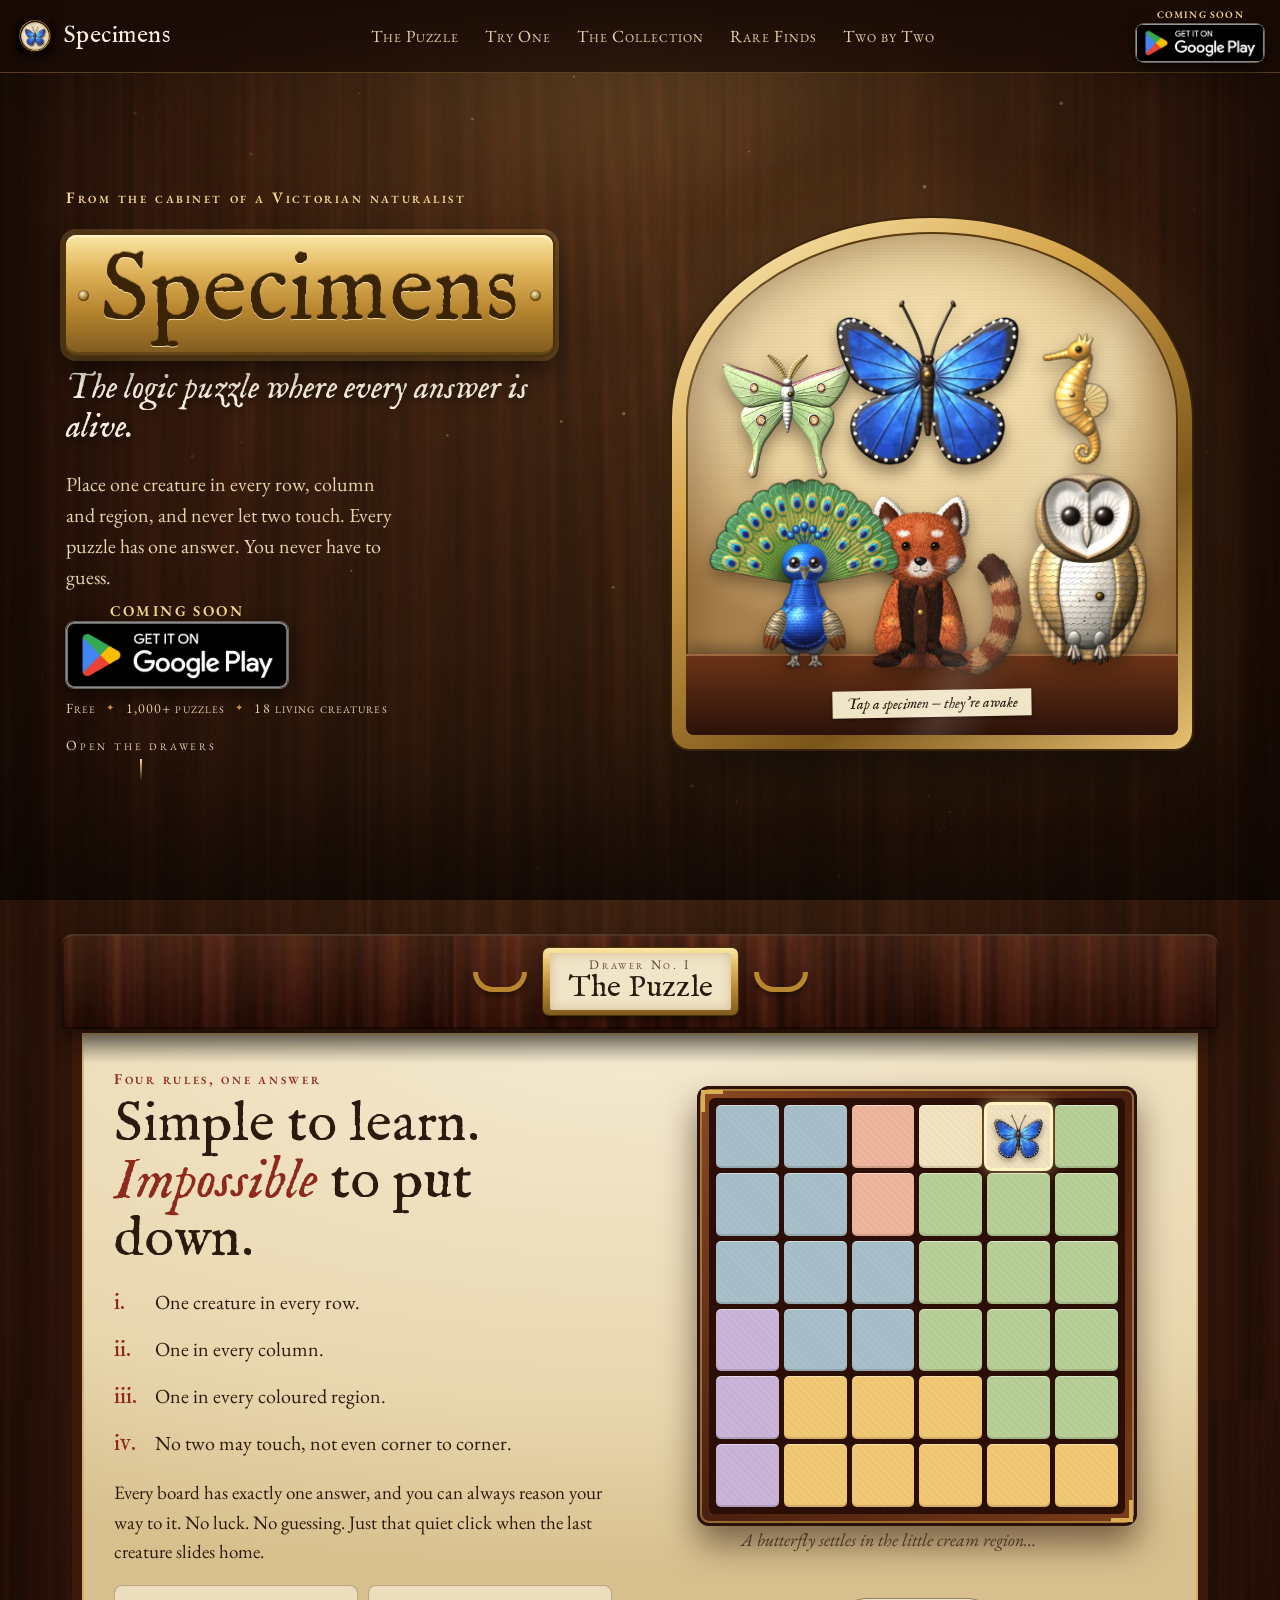
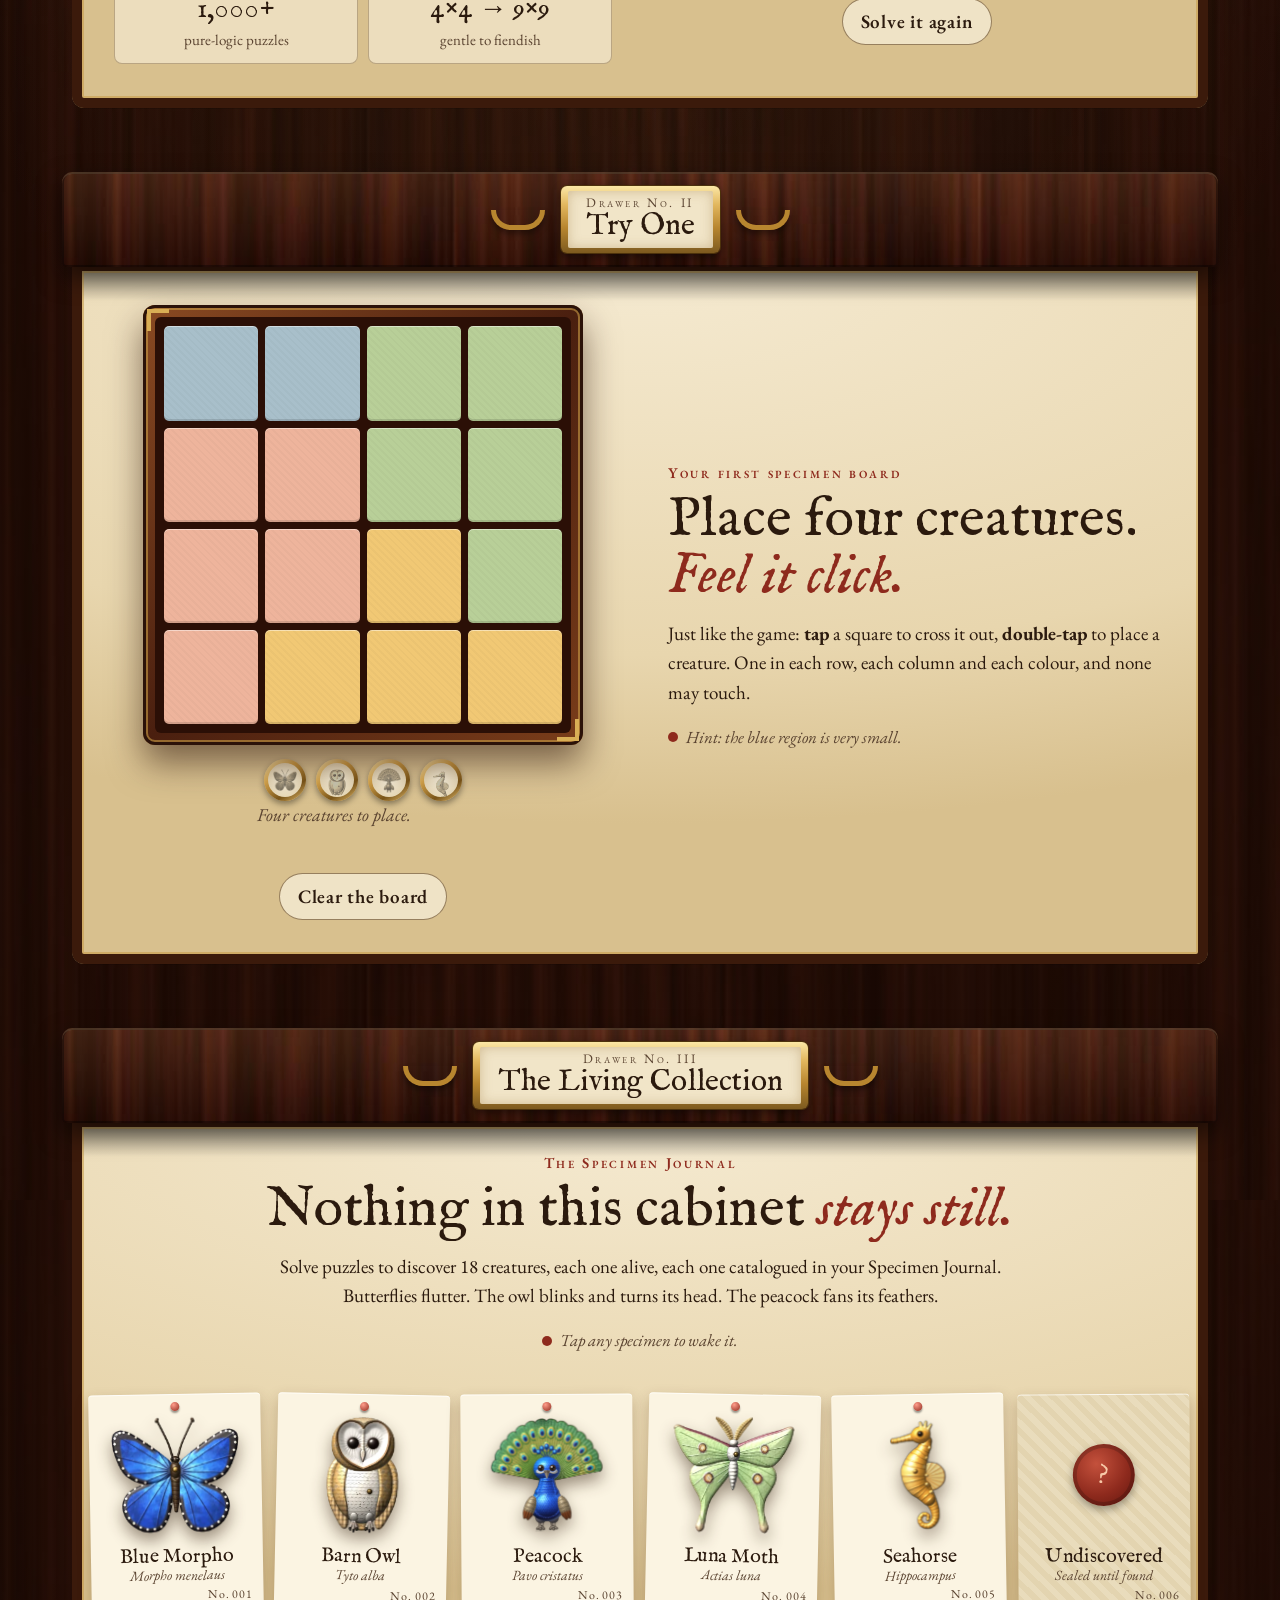
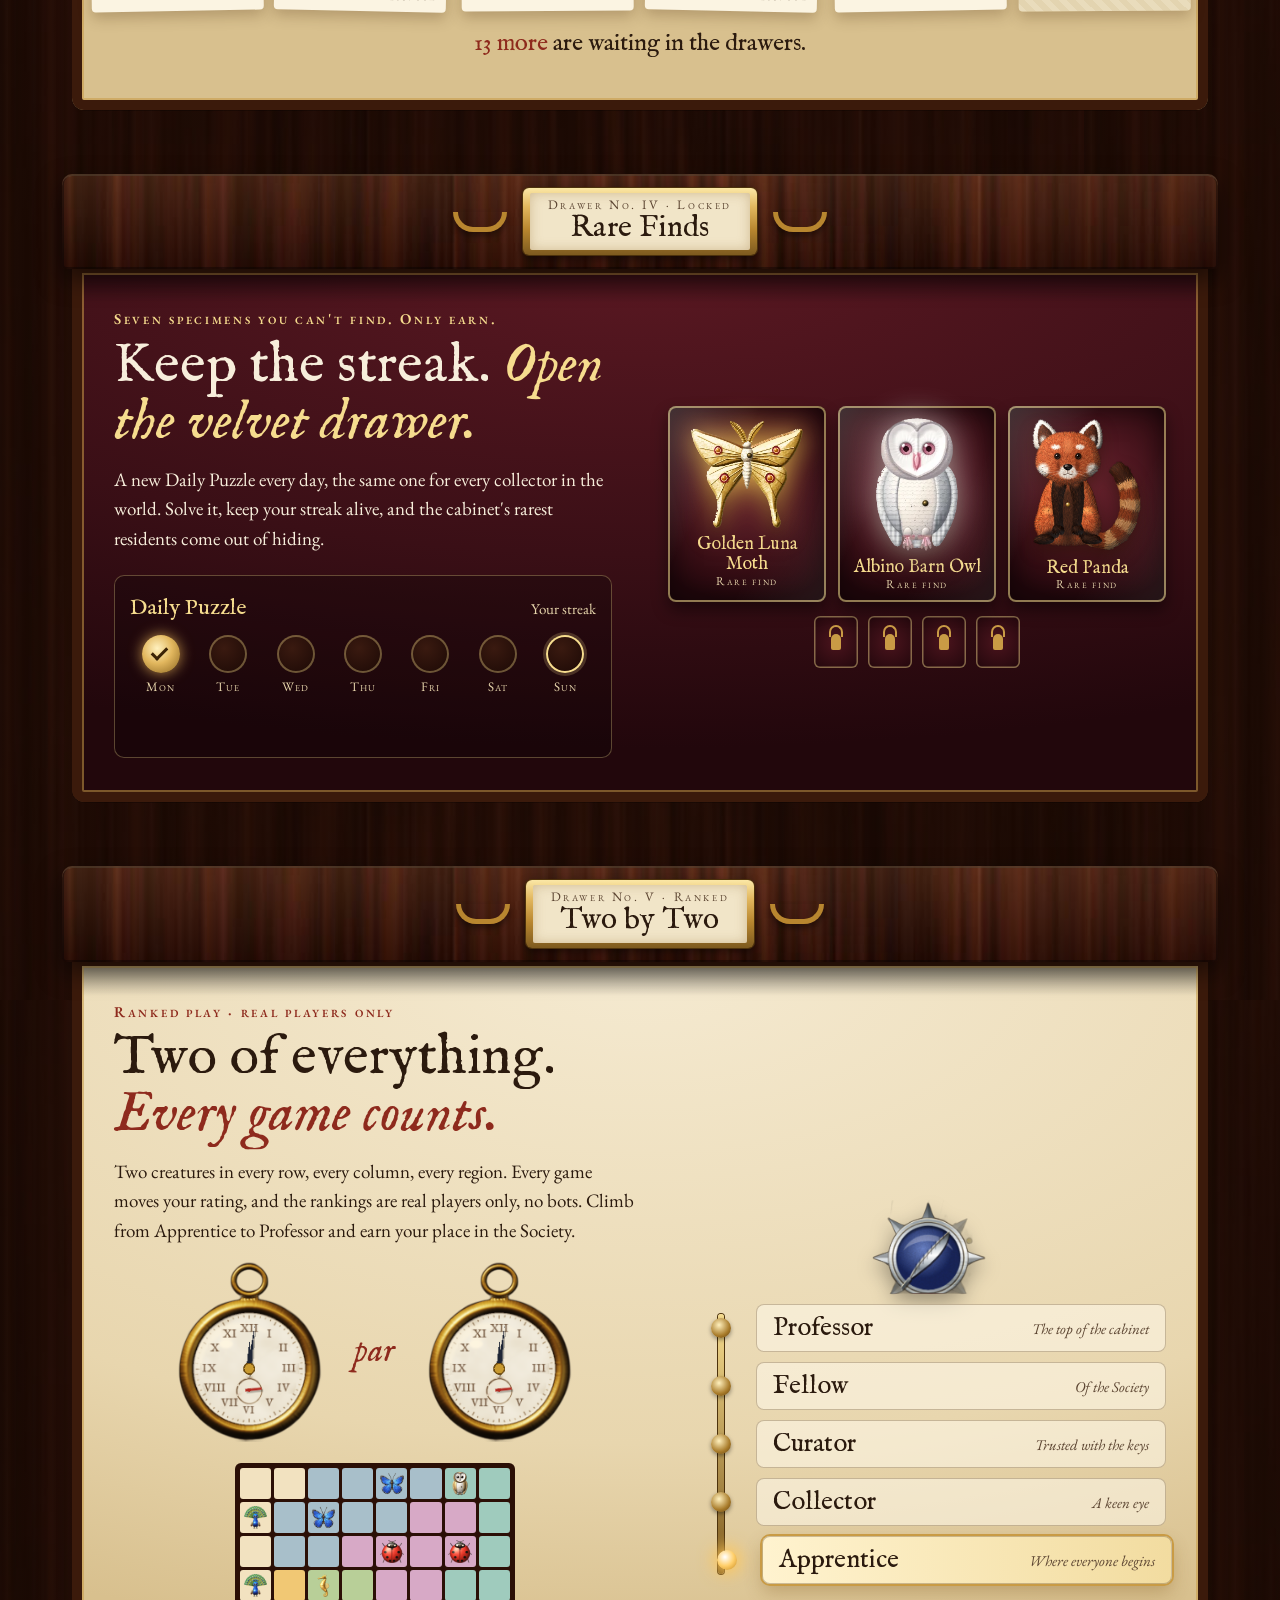
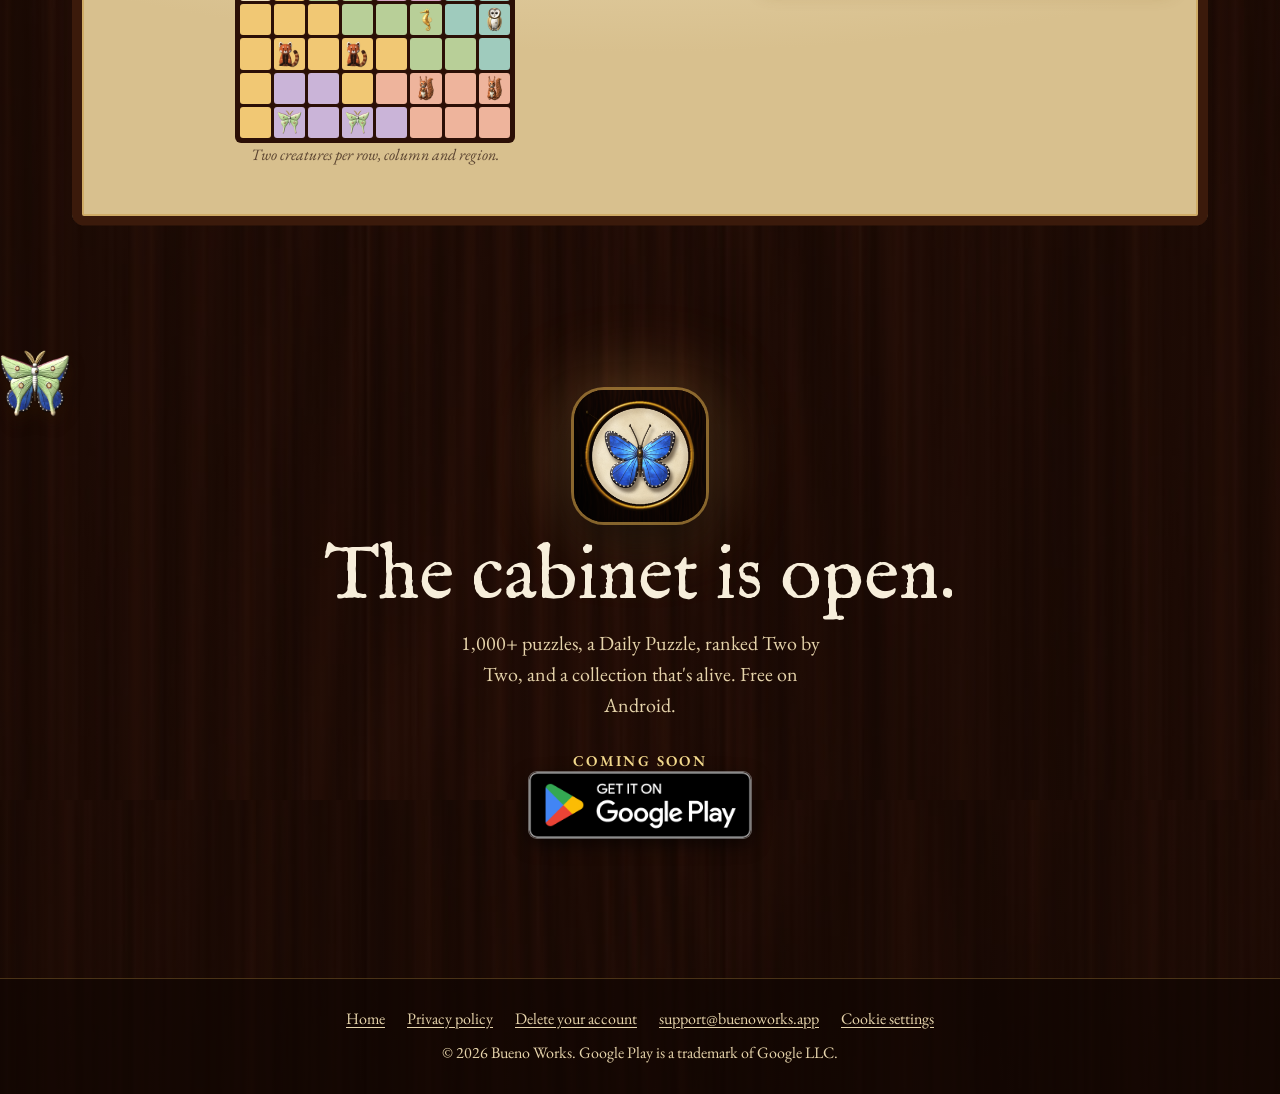
==== commit a0e8cd10: "Site polish: no intro doors, roomier phone layout, region-aware analytics Removed the cabinet-doors " ====
--- a/index.html
+++ b/index.html
@@ -22,12 +22,6 @@
 <!--BODY-->
 <a class="skip" href="#main">Skip to content</a>
 
-<div class="doors" aria-hidden="true">
-  <div class="door l"><span class="knob"></span></div>
-  <div class="door r"><span class="knob"></span></div>
-  <div class="plate">Specimens</div>
-</div>
-
 <div class="lamp-glow" aria-hidden="true"></div>
 <div class="vignette" aria-hidden="true"></div>
 
@@ -104,7 +98,7 @@
         </ol>
         <p>Every board has exactly one answer, and you can always reason your way to it. No luck. No guessing. Just that quiet click when the last creature slides home.</p>
         <ul class="facts">
-          <li><b>1,000+</b><span>puzzles, all pure logic</span></li>
+          <li><b>1,000+</b><span>pure-logic puzzles</span></li>
           <li><b>4×4 → 9×9</b><span>gentle to fiendish</span></li>
         </ul>
       </div>
--- a/assets/css/site.css
+++ b/assets/css/site.css
@@ -168,37 +168,6 @@
 .cta-rail .play-text small{font-size:10px}
 @media (min-width:980px){.cta-rail{display:none}}
 
-/* ---------- cabinet doors (intro) ---------- */
-.doors{position:fixed;inset:0;z-index:100;display:flex;perspective:1600px;pointer-events:none}
-.doors .door{
-  flex:1;position:relative;
-  background:linear-gradient(90deg,rgba(0,0,0,.35),rgba(0,0,0,0) 30%,rgba(0,0,0,.25)),var(--wood-img) center/cover,var(--wood-2);
-  box-shadow:inset 0 0 0 10px rgba(30,12,5,.55),inset 0 0 0 12px rgba(201,155,69,.5),inset 0 0 80px rgba(0,0,0,.7);
-  transition:transform 1.6s cubic-bezier(.6,.02,.2,1),opacity 1.6s;
-  backface-visibility:hidden;
-}
-.doors .door.l{transform-origin:left center}
-.doors .door.r{transform-origin:right center}
-.doors .door::before{ /* glass pane */
-  content:"";position:absolute;inset:9% 12%;border-radius:120px 120px 8px 8px;
-  border:5px solid #9a7330;box-shadow:inset 0 0 0 2px #f2d283,0 0 0 2px #3a1b08,inset 0 0 120px rgba(255,200,120,.12);
-  background:linear-gradient(120deg,rgba(255,255,255,.12),rgba(255,255,255,0) 40%,rgba(255,255,255,.06) 60%,rgba(255,255,255,0));
-}
-.doors .knob{position:absolute;top:50%;width:22px;height:60px;margin-top:-30px;border-radius:12px;background:var(--brass-ring);box-shadow:0 4px 10px rgba(0,0,0,.6)}
-.doors .door.l .knob{right:16px}
-.doors .door.r .knob{left:16px}
-.doors .plate{
-  position:absolute;left:50%;top:50%;transform:translate(-50%,-50%);z-index:2;
-  padding:14px 28px;border-radius:8px;background:var(--brass-grad);color:#3a2207;
-  font-family:var(--display);font-size:clamp(28px,7vw,52px);
-  box-shadow:inset 0 1px 0 #fff3c4,0 0 0 2px #5a3c10,0 10px 30px rgba(0,0,0,.6);
-  transition:opacity .6s .2s,transform .8s;
-}
-.doors.open .door.l{transform:rotateY(-108deg);opacity:.0}
-.doors.open .door.r{transform:rotateY(108deg);opacity:.0}
-.doors.open .plate{opacity:0;transform:translate(-50%,-50%) scale(1.15)}
-.doors.gone{display:none}
-html:not(.js) .doors{display:none}
 
 /* ---------- layout primitives ---------- */
 .wrap{width:100%;max-width:var(--maxw);margin:0 auto;padding:0 16px}
@@ -648,7 +617,6 @@
 /* ---------- reduced motion ---------- */
 @media (prefers-reduced-motion:reduce){
   *,*::before,*::after{animation-duration:.001ms!important;animation-iteration-count:1!important;transition-duration:.001ms!important}
-  .doors{display:none}
   .escapee{display:none}
 }
 
@@ -719,3 +687,66 @@
 .play.gp.big .soon-cap{font-size:15px}
 .site-head .play.gp .soon-cap,.cta-rail .play.gp .soon-cap{font-size:10px;letter-spacing:.12em}
 html[data-launch="soon"] .play-soon.gp{display:inline-flex}
+
+/* ---------- phones: more room between the hero's parts ---------- */
+@media (max-width:979px){
+  .hero{padding:34px 0 72px}
+  .hero .wrap{gap:30px}
+  .hero-copy{gap:22px}
+  .hero-copy .eyebrow{margin-bottom:14px}
+  .hero .tagline{line-height:1.28;margin-top:2px}
+  .hero-cta{gap:20px}
+  .hero-cta .hero-facts{margin-top:4px;gap:8px 14px}
+  .hero .sub{line-height:1.65;margin-top:6px}
+}
+
+/* ---------- phones: room inside the drawer cards ---------- */
+@media (max-width:979px){
+  .drawer{padding:0 8px;margin-bottom:76px}
+  .drawer-body{margin:-6px 6px 0;padding:46px 34px 44px}
+  .drawer h2{margin-bottom:20px}
+  .drawer p{margin-bottom:18px;line-height:1.6}
+  .drawer .kicker{margin-bottom:10px}
+  .body-grid{gap:38px}
+  .rules{gap:14px;margin:22px 0}
+  .facts{gap:14px;margin-top:26px}
+  .facts li{padding:14px 12px}
+  .board-frame{margin-top:6px}
+  .board-caption{margin-top:20px;padding:0 6px}
+  .board-tools{margin-top:16px}
+  .journal{gap:20px;margin-top:8px}
+  .vault{gap:16px;margin-top:22px}
+  .vault-locked{margin-top:22px}
+  .streak{margin-top:30px;padding:22px 20px}
+  .streak-head{margin-bottom:16px}
+  .ladder li{padding:12px 16px}
+  .ladder{gap:14px}
+  .mini2{margin-top:26px}
+  .duel{margin-bottom:6px}
+}
+@media (max-width:979px){
+  .facts li{padding:14px 6px}
+  .facts b{font-size:25px;white-space:nowrap}
+  .facts span{font-size:14px;line-height:1.25;display:block;margin-top:2px}
+}
+@media (max-width:979px){
+  .drawer-body{margin-top:20px}
+}
+
+/* ---------- phones: ranking list, streak box, text pages ---------- */
+@media (max-width:979px){
+  .ladder{padding-left:52px}
+  .ladder::before{left:20px}
+  .ladder li::before{left:-40px}
+  .ladder li{flex-direction:column;align-items:flex-start;justify-content:center;gap:2px;padding:12px 18px}
+  .ladder li span{font-size:15px;line-height:1.3}
+  .streak{padding:22px 20px 14px}
+  .streak-reward{margin-top:8px}
+  .folio-wrap{padding:30px 12px 90px}
+  .folio{padding-left:30px;padding-right:30px}
+  .folio .toc{padding:18px 22px}
+  .legal-top{margin-bottom:14px}
+}
+.prose,.prose p,.prose li,.prose blockquote{hyphens:none;-webkit-hyphens:none}
+.lost-card .soon-cap{color:#6b4a14}
+.lost-card .gp-badge{box-shadow:0 0 0 1px rgba(60,40,10,.4),0 4px 12px rgba(0,0,0,.35)}
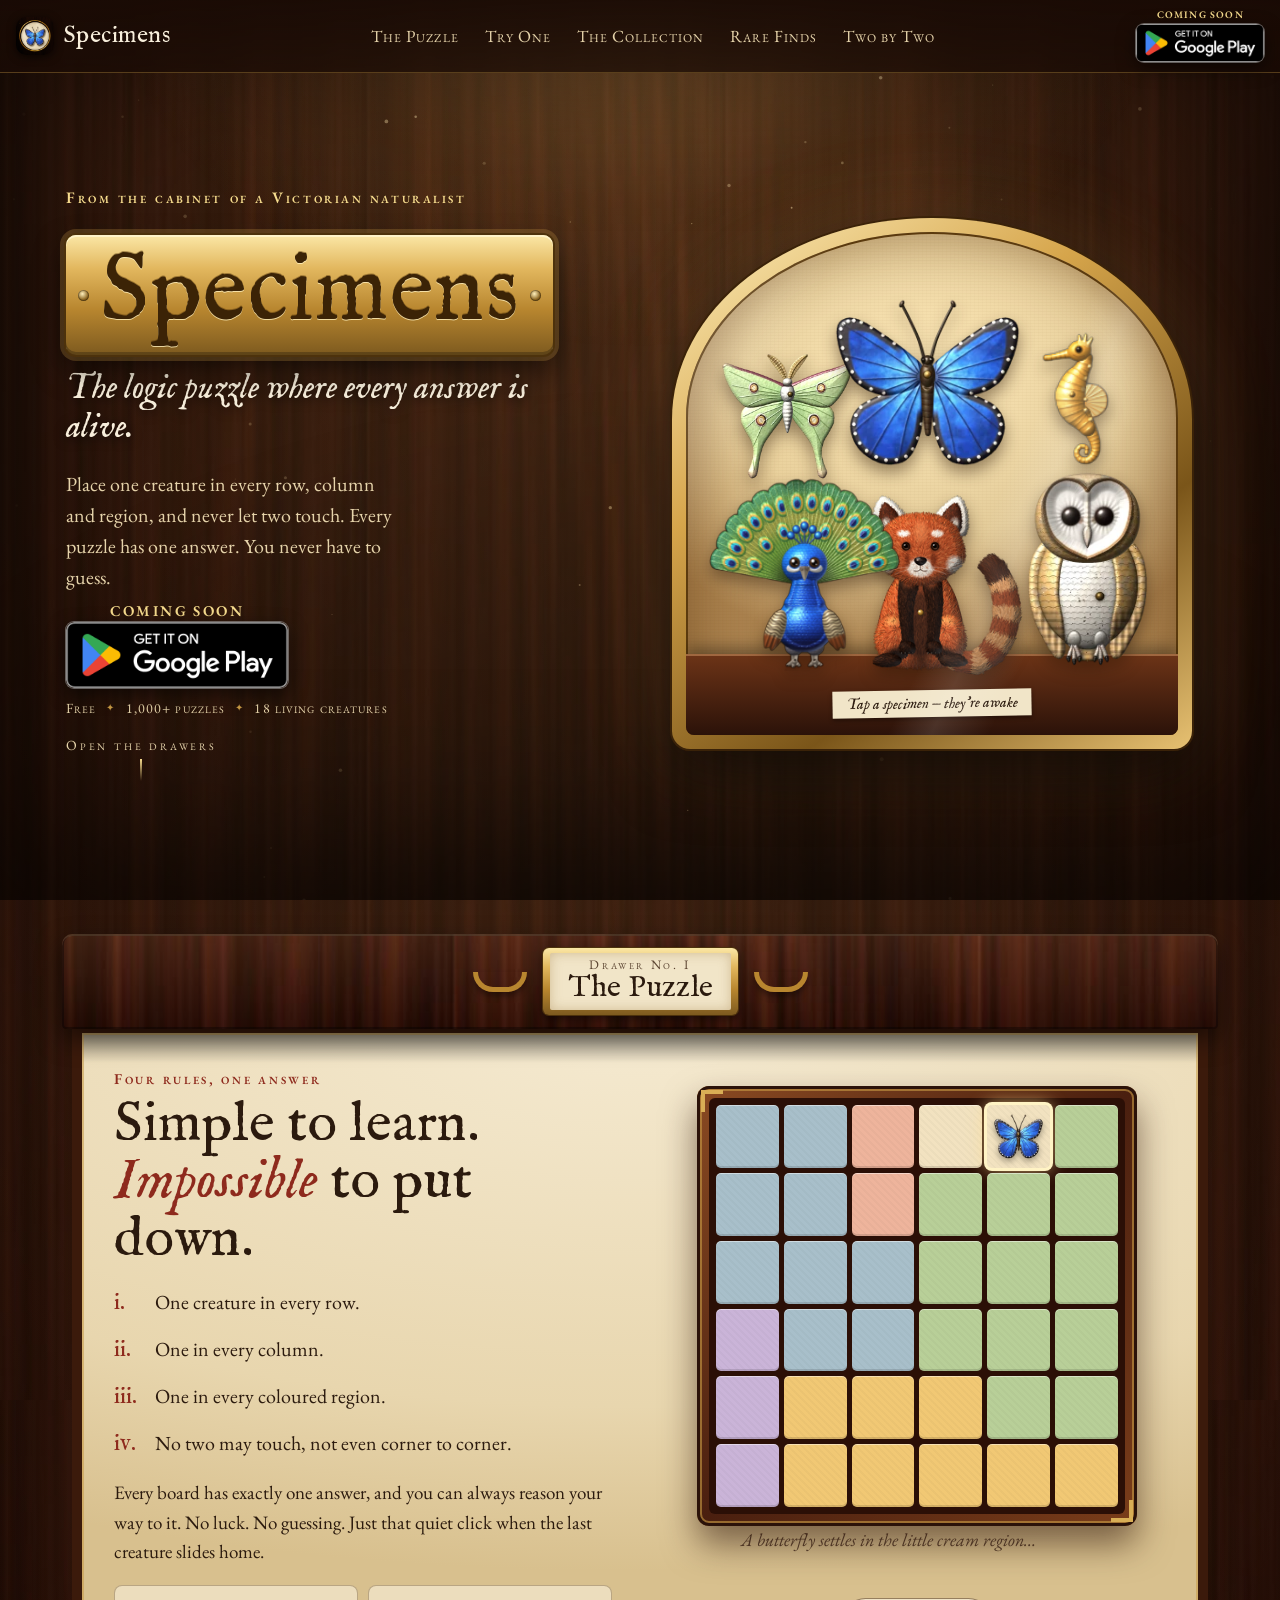
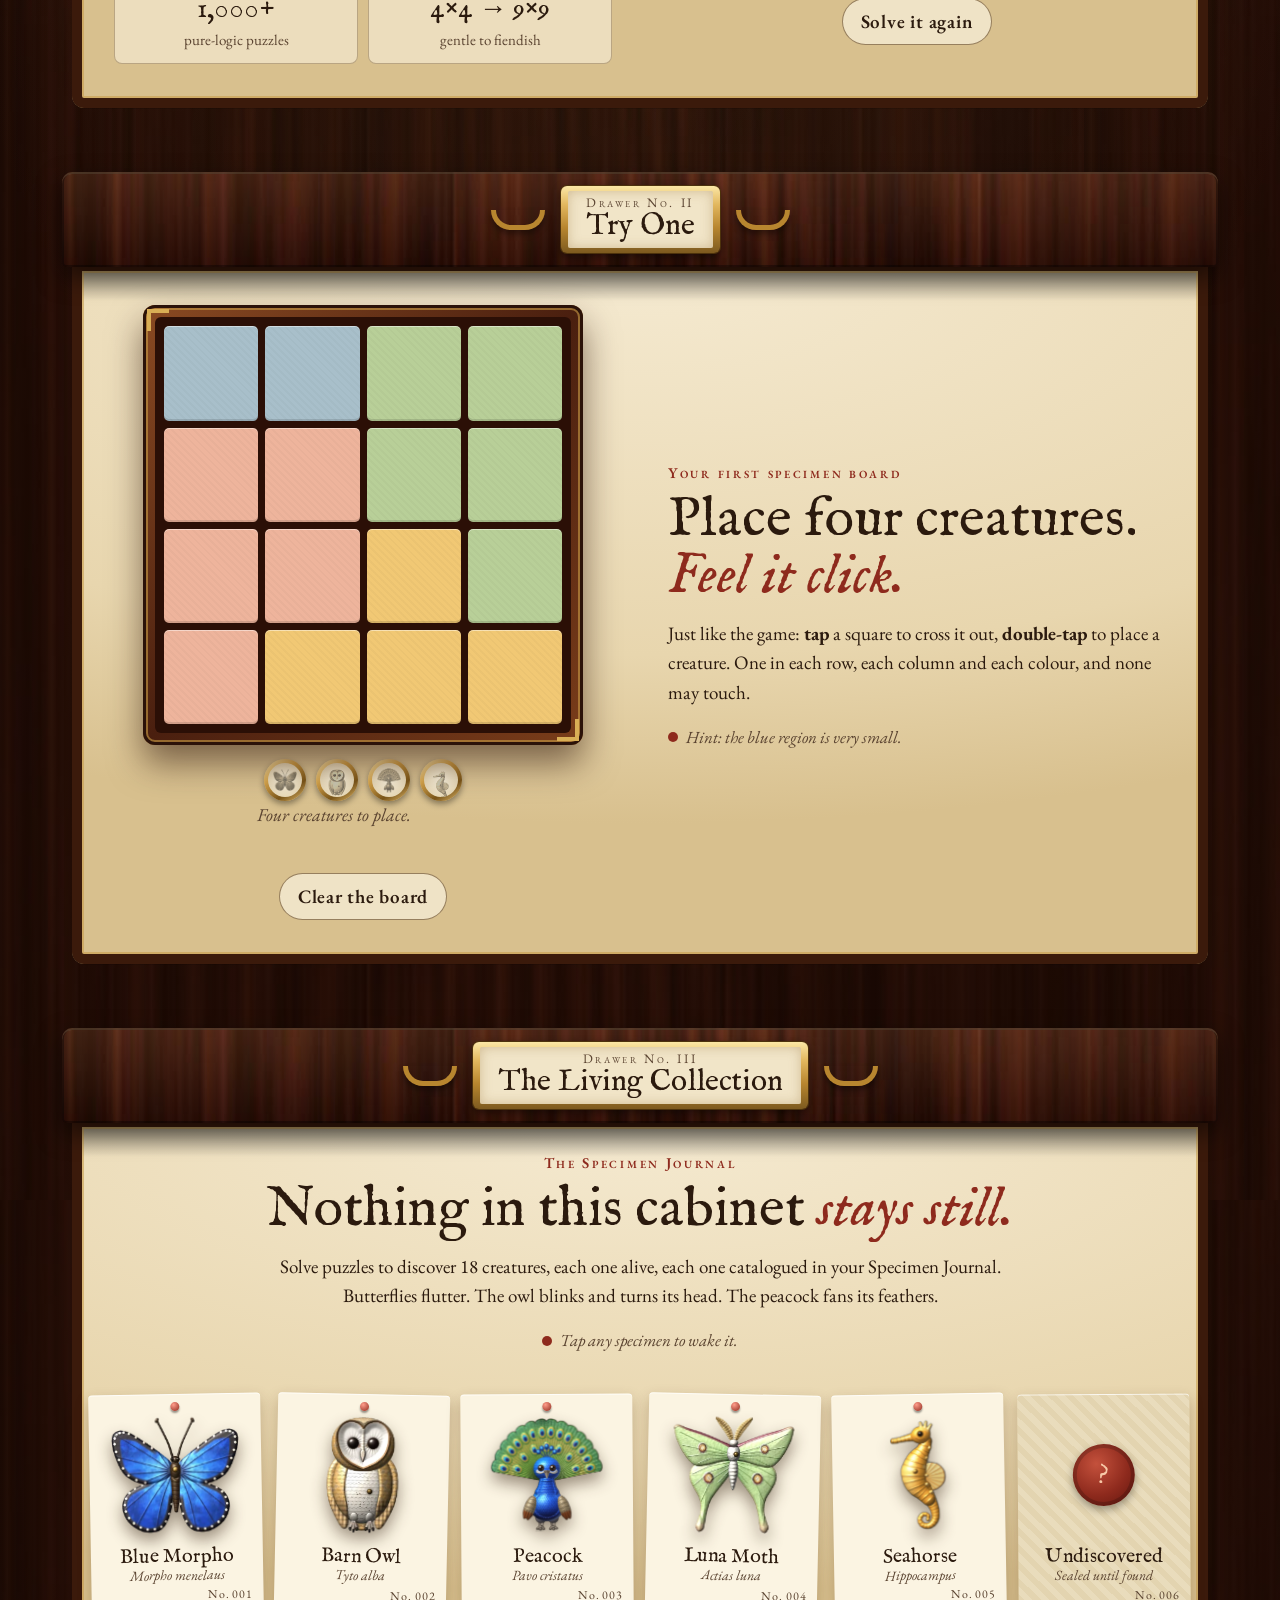
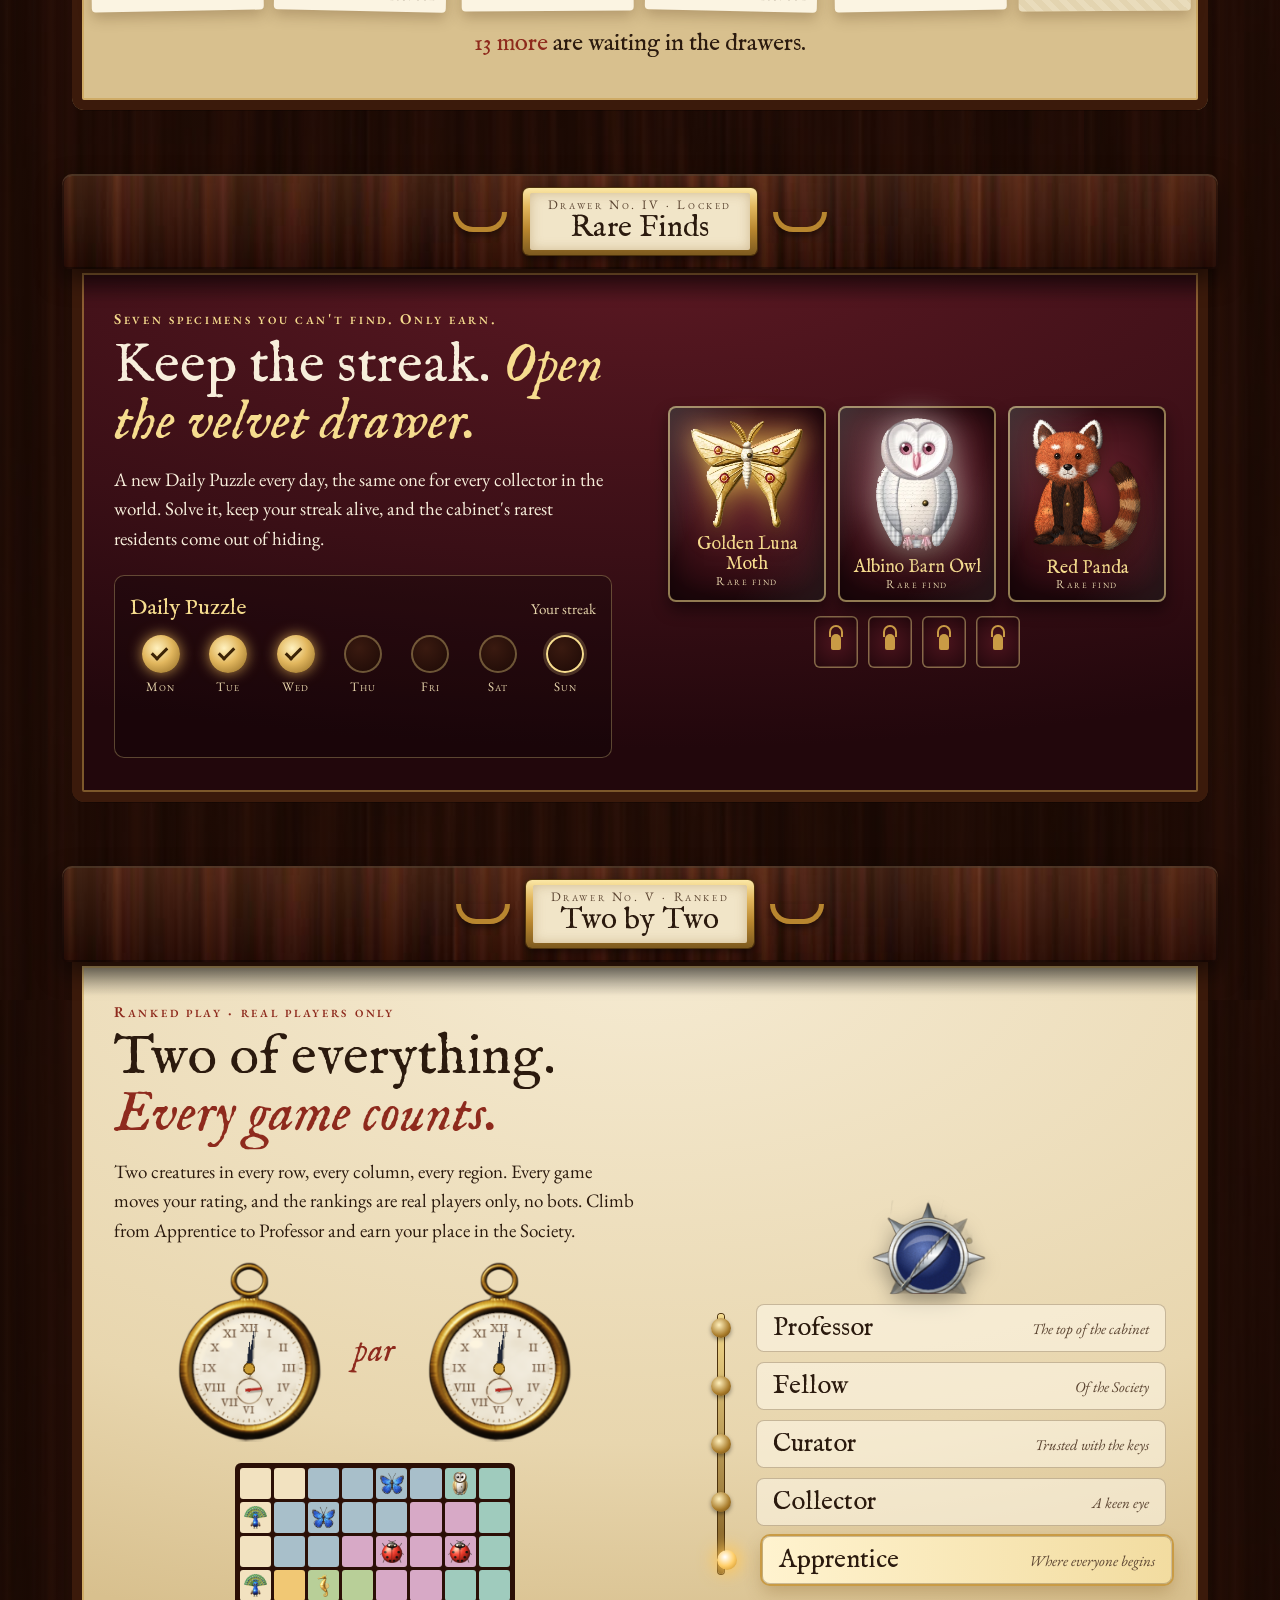
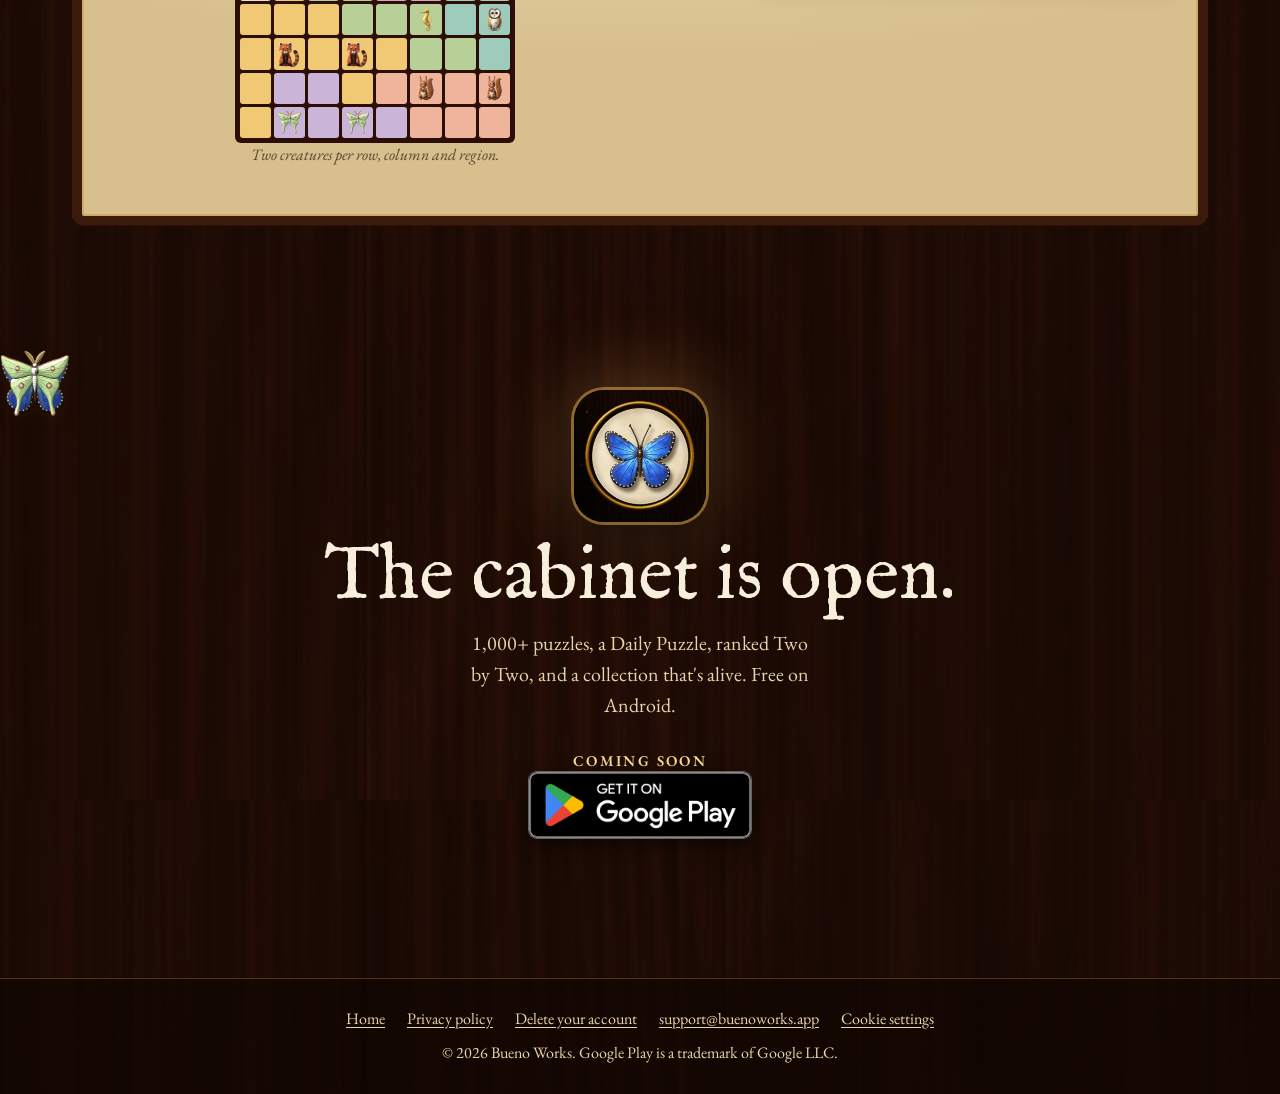
==== commit 0a03d427: "Fonts: no jump on first load Preload every font file the first screen uses, add Georgia-based fallba" ====
--- a/index.html
+++ b/index.html
@@ -14,7 +14,11 @@
 <link rel="icon" type="image/png" href="assets/img/favicon.png" />
 <link rel="apple-touch-icon" href="assets/img/apple-touch-icon.png" />
 <link rel="preload" href="assets/fonts/im-fell-english-latin-400-normal.woff2" as="font" type="font/woff2" crossorigin="" />
+<link rel="preload" href="assets/fonts/im-fell-english-latin-400-italic.woff2" as="font" type="font/woff2" crossorigin="" />
 <link rel="preload" href="assets/fonts/eb-garamond-latin-400-normal.woff2" as="font" type="font/woff2" crossorigin="" />
+<link rel="preload" href="assets/fonts/eb-garamond-latin-600-normal.woff2" as="font" type="font/woff2" crossorigin="" />
+<link rel="preload" href="assets/fonts/eb-garamond-latin-700-normal.woff2" as="font" type="font/woff2" crossorigin="" />
+<link rel="preload" href="assets/fonts/eb-garamond-latin-400-italic.woff2" as="font" type="font/woff2" crossorigin="" />
 <script src="assets/js/config.js"></script>
 <link rel="stylesheet" href="assets/css/site.css" />
 </head>
--- a/assets/css/site.css
+++ b/assets/css/site.css
@@ -3,6 +3,12 @@
    Shared stylesheet for index, legal pages and 404.
    ========================================================= */
 
+/* Fallbacks sized to match the web fonts, so text doesn't jump when they load */
+@font-face{font-family:"IM Fell Fallback";src:local("Georgia");font-weight:400;font-style:normal;size-adjust:91%}
+@font-face{font-family:"IM Fell Fallback";src:local("Georgia Italic"),local("Georgia-Italic");font-weight:400;font-style:italic;size-adjust:78%}
+@font-face{font-family:"EB Fallback";src:local("Georgia");font-weight:400 500;font-style:normal;size-adjust:86%}
+@font-face{font-family:"EB Fallback";src:local("Georgia Bold"),local("Georgia-Bold");font-weight:600 700;font-style:normal;size-adjust:80%}
+@font-face{font-family:"EB Fallback";src:local("Georgia Italic"),local("Georgia-Italic");font-weight:400 500;font-style:italic;size-adjust:82%}
 @font-face{font-family:"IM Fell English";src:url("../fonts/im-fell-english-latin-400-normal.woff2") format("woff2");font-weight:400;font-style:normal;font-display:swap}
 @font-face{font-family:"IM Fell English";src:url("../fonts/im-fell-english-latin-400-italic.woff2") format("woff2");font-weight:400;font-style:italic;font-display:swap}
 @font-face{font-family:"EB Garamond";src:url("../fonts/eb-garamond-latin-400-normal.woff2") format("woff2");font-weight:400;font-style:normal;font-display:swap}
@@ -12,8 +18,8 @@
 @font-face{font-family:"EB Garamond";src:url("../fonts/eb-garamond-latin-700-normal.woff2") format("woff2");font-weight:700;font-style:normal;font-display:swap}
 
 :root{
-  --display:"IM Fell English","EB Garamond",Georgia,serif;
-  --body:"EB Garamond",Georgia,"Times New Roman",serif;
+  --display:"IM Fell English","IM Fell Fallback","EB Garamond","EB Fallback",Georgia,serif;
+  --body:"EB Garamond","EB Fallback",Georgia,"Times New Roman",serif;
 
   --wood-0:#1a0b05;
   --wood-1:#2b1209;
@@ -198,7 +204,7 @@
 .nameplate::before{left:12px}.nameplate::after{right:12px}
 .nameplate h1{font-family:var(--display);font-weight:400;font-size:clamp(50px,13vw,96px);line-height:1;margin:0;text-shadow:0 1px 0 rgba(255,240,190,.8),0 -1px 0 rgba(80,50,10,.45)}
 .hero .tagline{font-family:var(--display);font-style:italic;font-size:clamp(22px,5.6vw,34px);line-height:1.15;color:var(--cream);margin:0;text-shadow:0 2px 12px rgba(0,0,0,.7)}
-.hero .sub{max-width:34ch;margin:0 auto;color:var(--parchment-2);font-size:clamp(17px,2vw,20px)}
+.hero .sub{max-width:16.3em;margin:0 auto;color:var(--parchment-2);font-size:clamp(17px,2vw,20px)}
 .hero-facts{display:flex;flex-wrap:wrap;justify-content:center;gap:6px 10px;margin:0;padding:0;list-style:none;font-variant:small-caps;letter-spacing:.08em;font-size:14px;color:var(--parchment-2)}
 .hero-facts li+li::before{content:"✦";color:var(--brass);margin-right:10px;font-size:10px;vertical-align:2px}
 .scroll-cue{margin-top:6px;color:var(--parchment-2);font-size:14px;letter-spacing:.2em;font-variant:small-caps;text-decoration:none;display:inline-flex;flex-direction:column;align-items:center;gap:2px}
@@ -534,7 +540,7 @@
 .finale .icon{width:132px;height:132px;margin:0 auto 18px;border-radius:30px;box-shadow:0 0 0 3px rgba(201,155,69,.6),0 20px 40px rgba(0,0,0,.6),0 0 80px rgba(255,190,100,.35);animation:iconFloat 5s ease-in-out infinite}
 @keyframes iconFloat{50%{transform:translateY(-8px)}}
 .finale h2{font-family:var(--display);font-weight:400;font-size:clamp(40px,9vw,76px);line-height:1;margin:0 0 12px}
-.finale p{max-width:36ch;margin:0 auto 24px;color:var(--parchment-2);font-size:20px}
+.finale p{max-width:17.3em;margin:0 auto 24px;color:var(--parchment-2);font-size:20px}
 .finale .flyers{position:absolute;inset:0;pointer-events:none;overflow:hidden}
 .finale .flyers .creature{position:absolute;width:70px}
 .finale .f1{left:6%;top:12%;animation:drift 7s ease-in-out infinite}
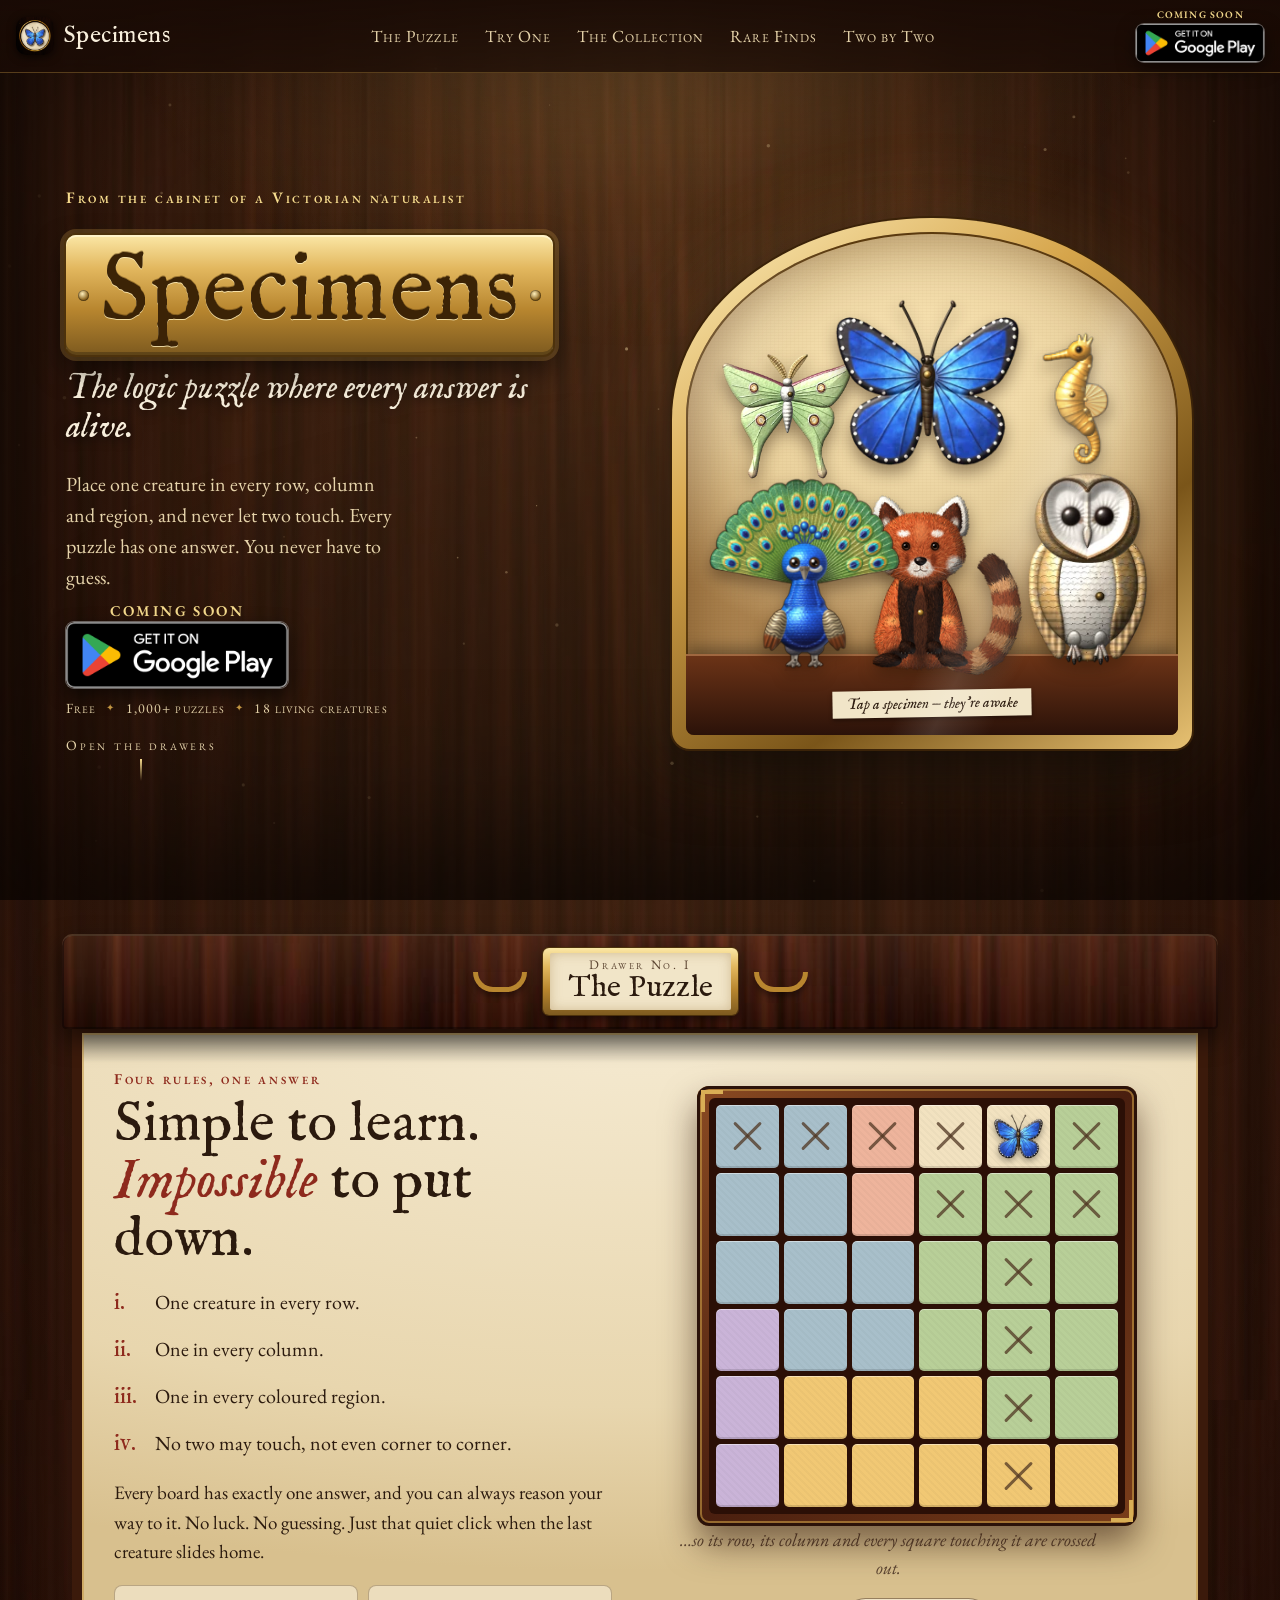
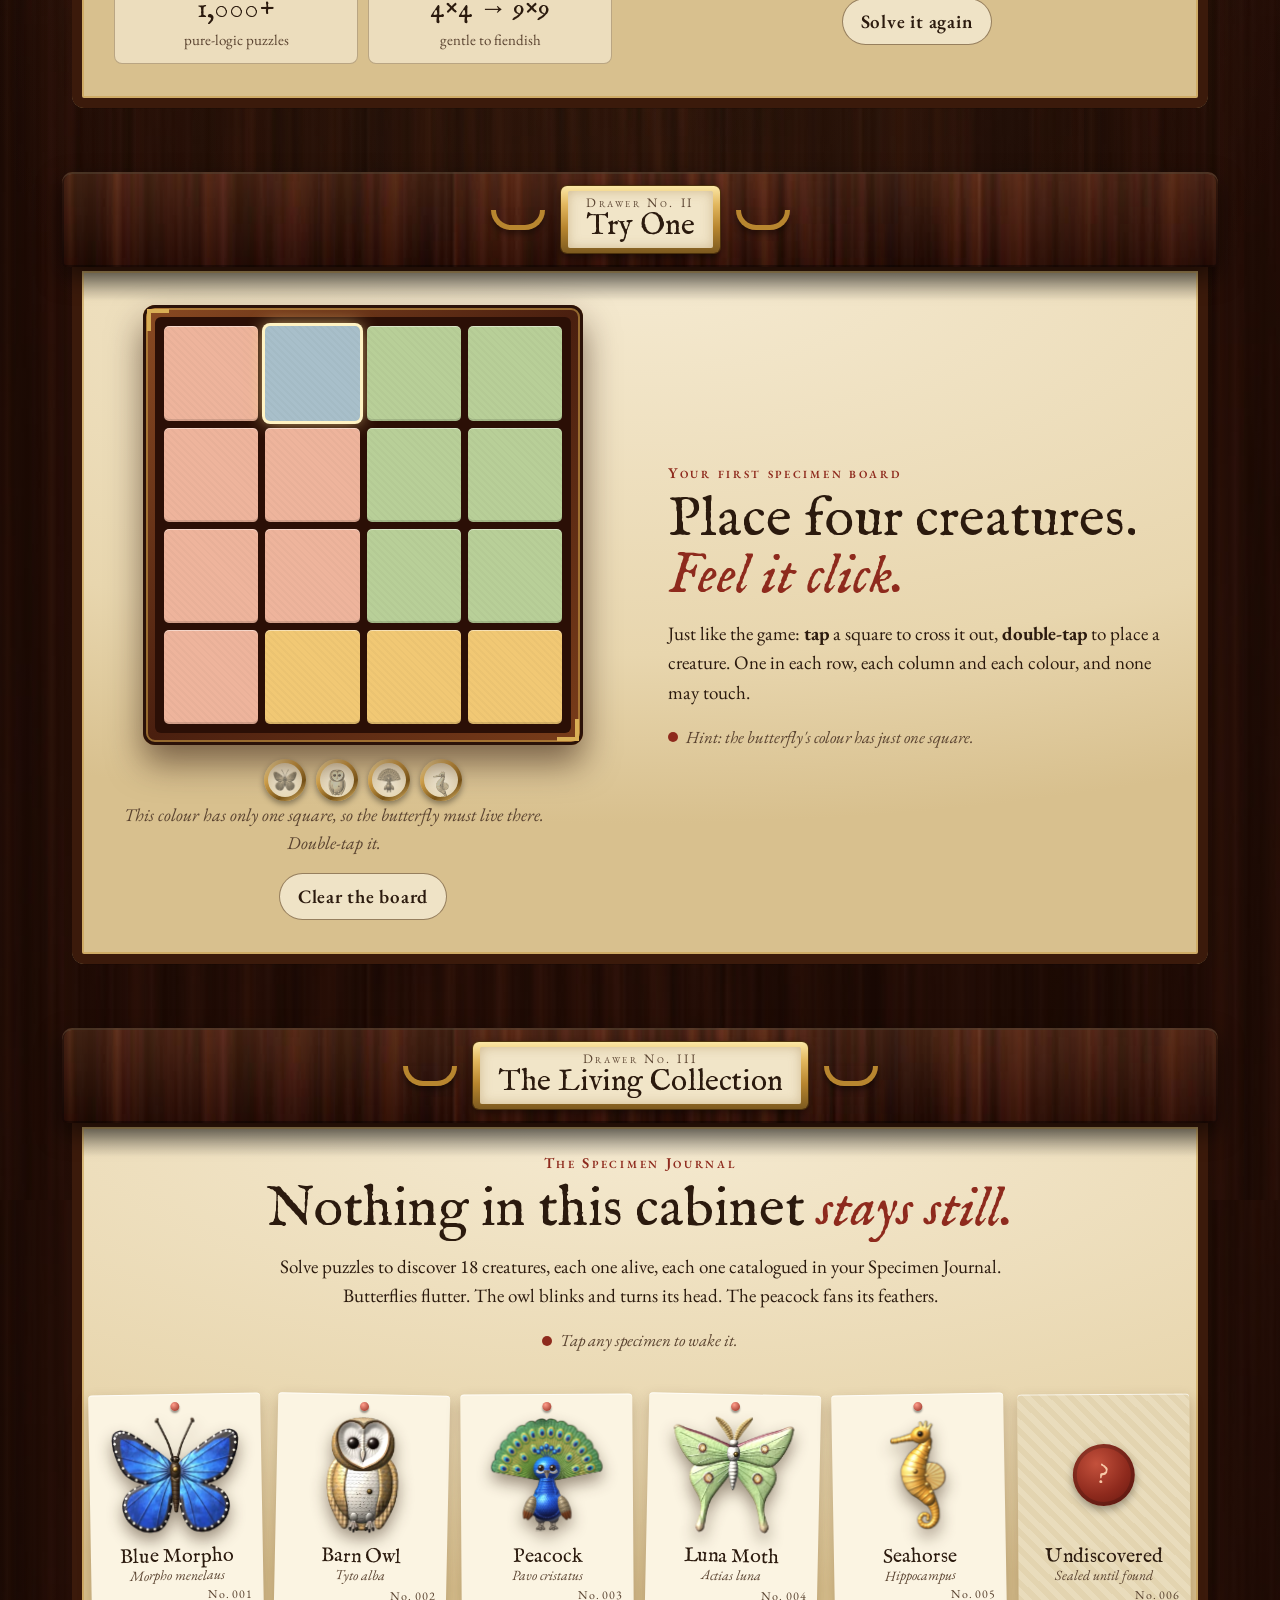
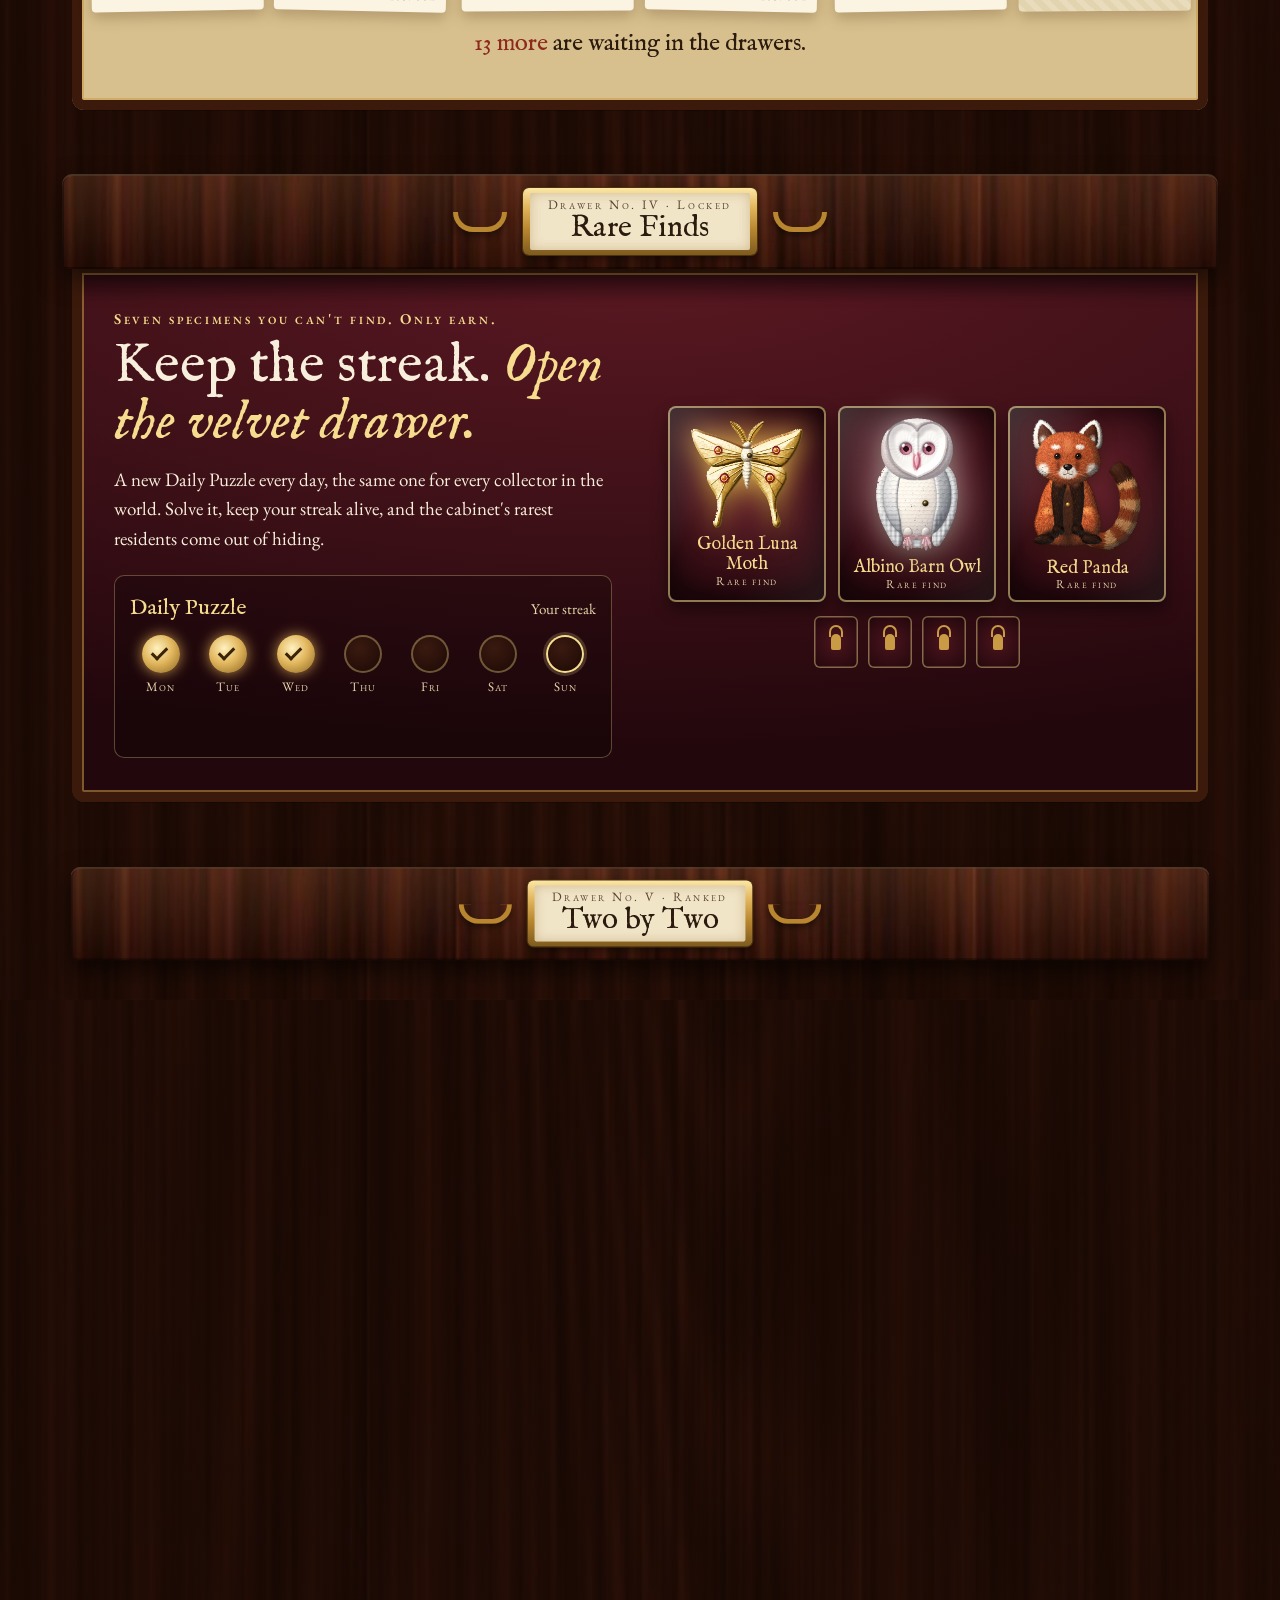
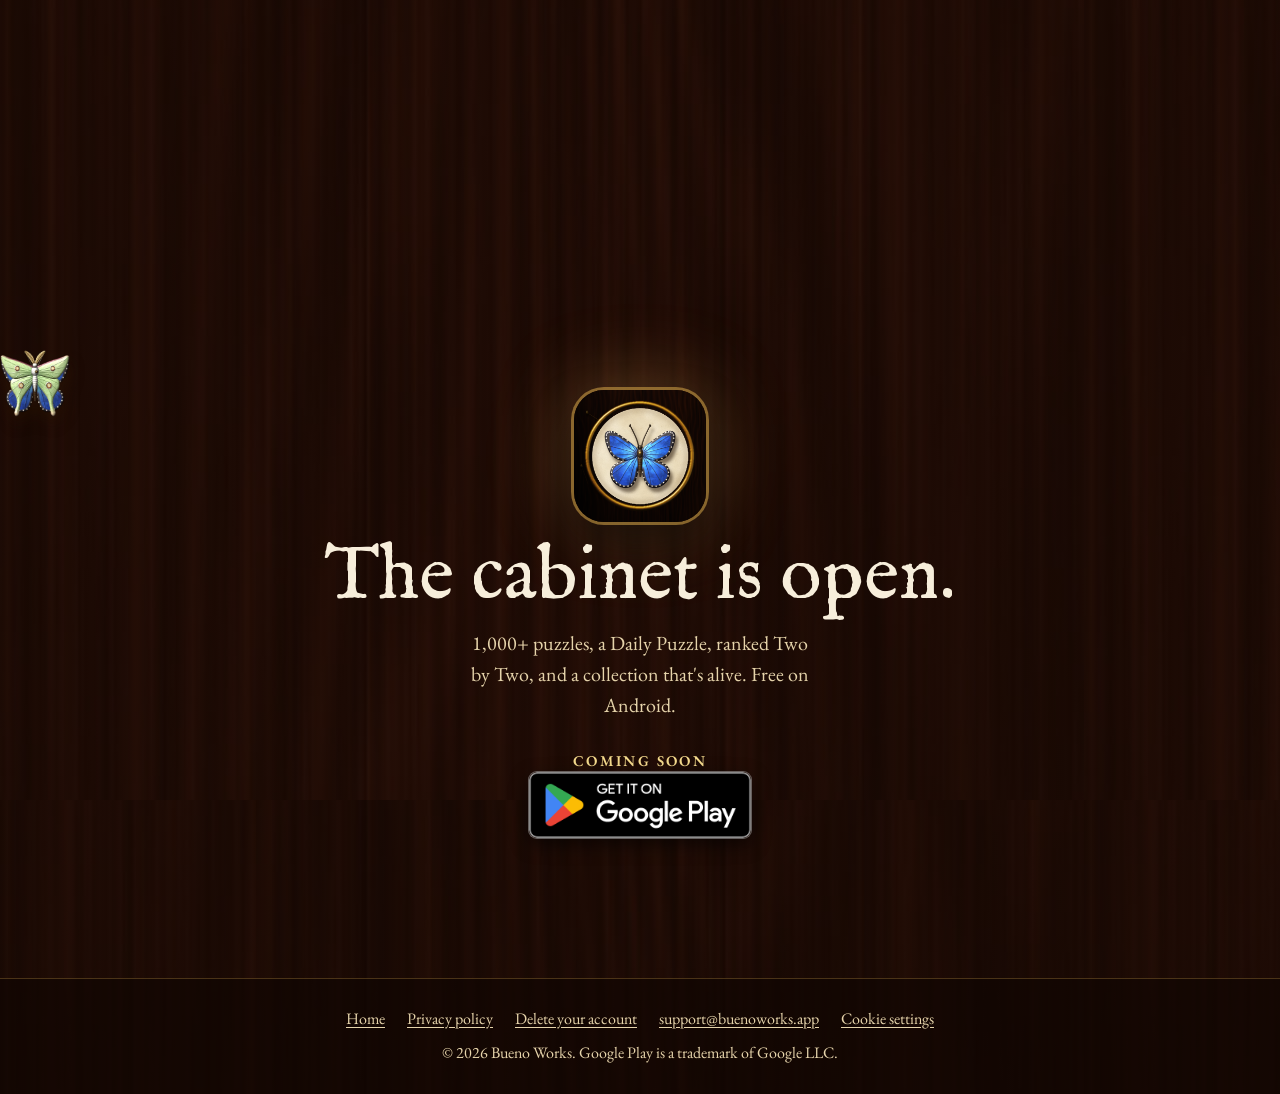
==== commit 1bd91eac: "Easier practice board with a step-by-step guide; delete-account page lists the in-app route Co-Autho" ====
--- a/index.html
+++ b/index.html
@@ -167,12 +167,12 @@
         <p class="kicker">Your first specimen board</p>
         <h2>Place four creatures. <em>Feel it click.</em></h2>
         <p>Just like the game: <b>tap</b> a square to cross it out, <b>double-tap</b> to place a creature. One in each row, each column and each colour, and none may touch.</p>
-        <p class="tap-hint"><i></i>Hint: the blue region is very small.</p>
+        <p class="tap-hint"><i></i>Hint: the butterfly's colour has just one square.</p>
       </div>
       <div class="reveal d2">
         <div class="board-frame">
           <div class="board n4" id="play-board" role="grid" aria-label="Four by four practice puzzle">
-<button class="cell c-blue" type="button" data-r="0" data-c="0" data-g="blue" aria-label="Row 1, column 1, blue region, empty"><span class="x"></span><span class="pc"><img src="assets/img/tile/blue_morpho.webp" alt="" /></span></button>
+<button class="cell c-peach" type="button" data-r="0" data-c="0" data-g="peach" aria-label="Row 1, column 1, peach region, empty"><span class="x"></span><span class="pc"><img src="assets/img/tile/peacock.webp" alt="" /></span></button>
 <button class="cell c-blue" type="button" data-r="0" data-c="1" data-g="blue" aria-label="Row 1, column 2, blue region, empty"><span class="x"></span><span class="pc"><img src="assets/img/tile/blue_morpho.webp" alt="" /></span></button>
 <button class="cell c-green" type="button" data-r="0" data-c="2" data-g="green" aria-label="Row 1, column 3, green region, empty"><span class="x"></span><span class="pc"><img src="assets/img/tile/owl.webp" alt="" /></span></button>
 <button class="cell c-green" type="button" data-r="0" data-c="3" data-g="green" aria-label="Row 1, column 4, green region, empty"><span class="x"></span><span class="pc"><img src="assets/img/tile/owl.webp" alt="" /></span></button>
@@ -182,7 +182,7 @@
 <button class="cell c-green" type="button" data-r="1" data-c="3" data-g="green" aria-label="Row 2, column 4, green region, empty"><span class="x"></span><span class="pc"><img src="assets/img/tile/owl.webp" alt="" /></span></button>
 <button class="cell c-peach" type="button" data-r="2" data-c="0" data-g="peach" aria-label="Row 3, column 1, peach region, empty"><span class="x"></span><span class="pc"><img src="assets/img/tile/peacock.webp" alt="" /></span></button>
 <button class="cell c-peach" type="button" data-r="2" data-c="1" data-g="peach" aria-label="Row 3, column 2, peach region, empty"><span class="x"></span><span class="pc"><img src="assets/img/tile/peacock.webp" alt="" /></span></button>
-<button class="cell c-yellow" type="button" data-r="2" data-c="2" data-g="yellow" aria-label="Row 3, column 3, yellow region, empty"><span class="x"></span><span class="pc"><img src="assets/img/tile/seahorse.webp" alt="" /></span></button>
+<button class="cell c-green" type="button" data-r="2" data-c="2" data-g="green" aria-label="Row 3, column 3, green region, empty"><span class="x"></span><span class="pc"><img src="assets/img/tile/owl.webp" alt="" /></span></button>
 <button class="cell c-green" type="button" data-r="2" data-c="3" data-g="green" aria-label="Row 3, column 4, green region, empty"><span class="x"></span><span class="pc"><img src="assets/img/tile/owl.webp" alt="" /></span></button>
 <button class="cell c-peach" type="button" data-r="3" data-c="0" data-g="peach" aria-label="Row 4, column 1, peach region, empty"><span class="x"></span><span class="pc"><img src="assets/img/tile/peacock.webp" alt="" /></span></button>
 <button class="cell c-yellow" type="button" data-r="3" data-c="1" data-g="yellow" aria-label="Row 4, column 2, yellow region, empty"><span class="x"></span><span class="pc"><img src="assets/img/tile/seahorse.webp" alt="" /></span></button>
@@ -196,7 +196,7 @@
           <span class="medal" data-m="peach"><span><img src="assets/img/peacock.png" alt="" /></span></span>
           <span class="medal" data-m="yellow"><span><img src="assets/img/seahorse.png" alt="" /></span></span>
         </div>
-        <p class="board-caption" id="play-caption" aria-live="polite">Four creatures to place.</p>
+        <p class="board-caption" id="play-caption" aria-live="polite">This colour has only one square, so the butterfly must live there. Double-tap it.</p>
         <div class="board-tools"><button class="btn-ghost" type="button" id="play-reset">Clear the board</button></div>
         <div class="win" id="play-win">
           <p>Solved. Now imagine a thousand more.</p>
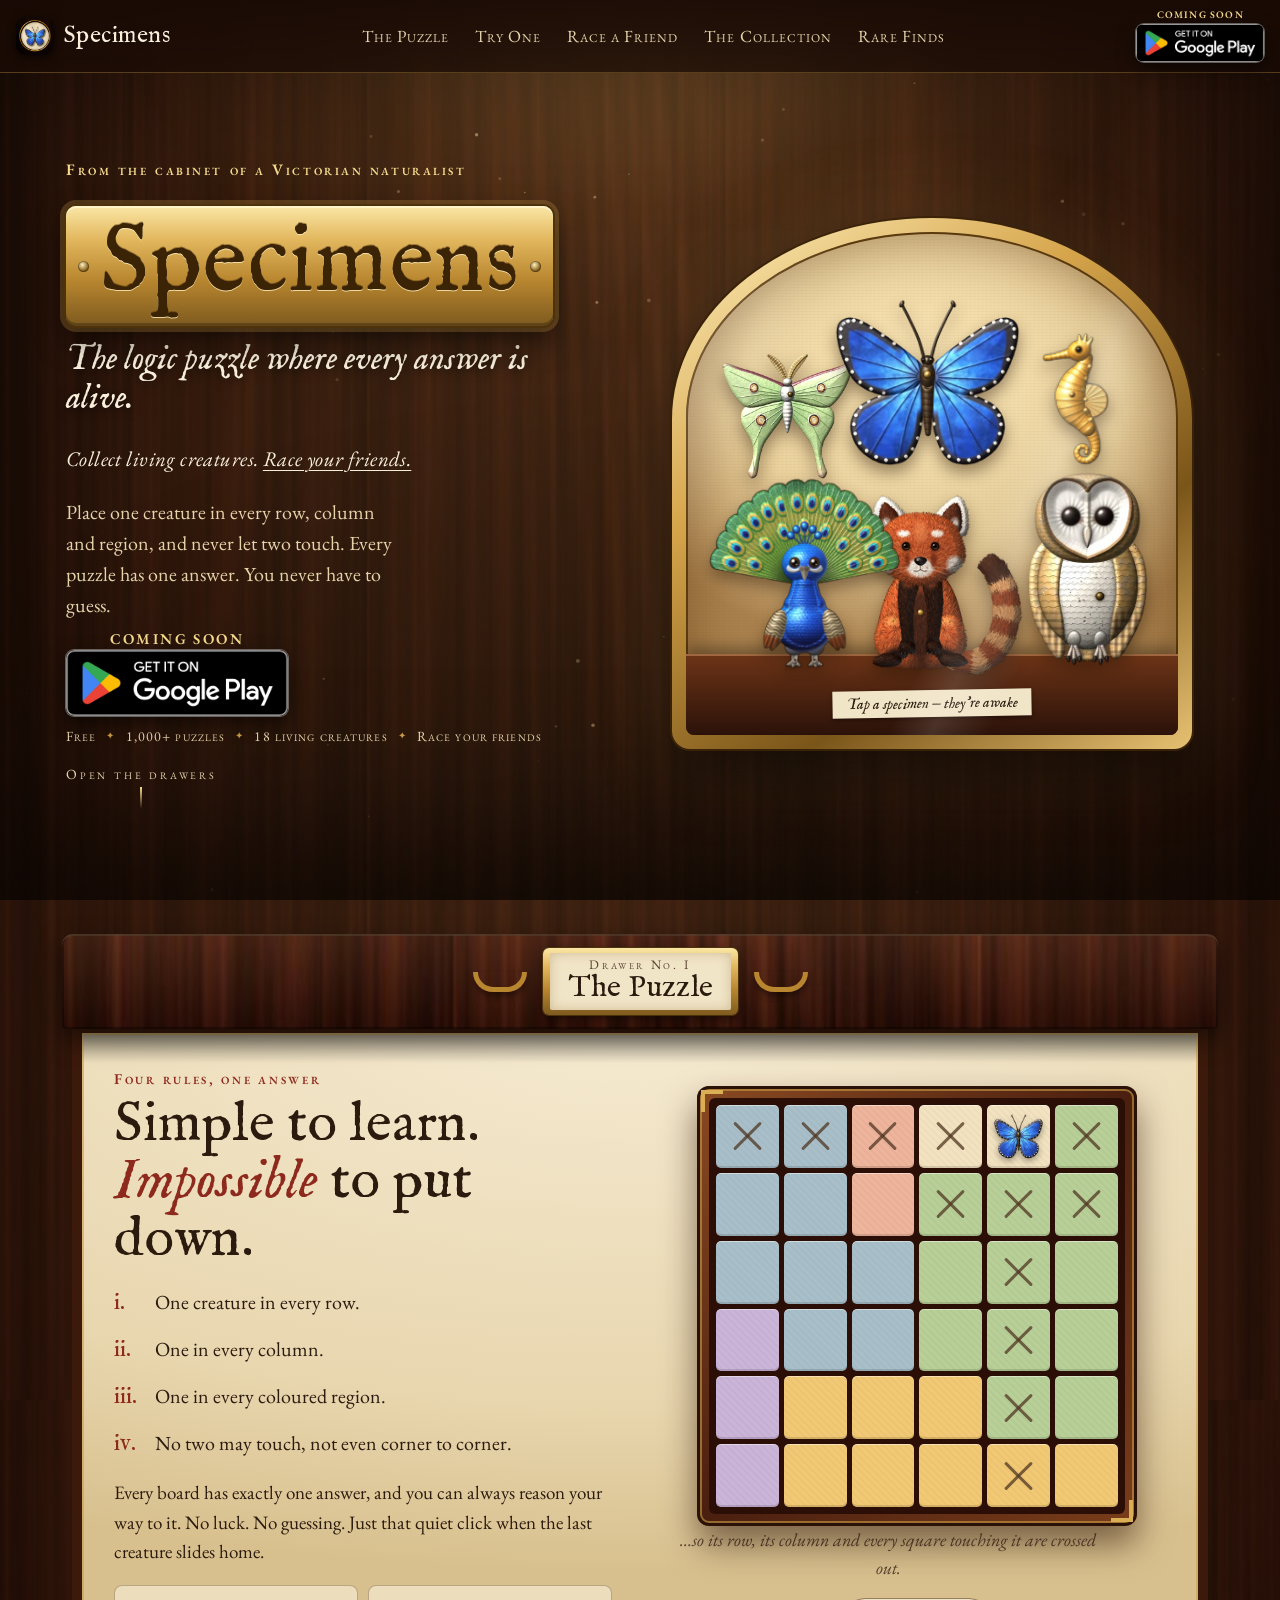
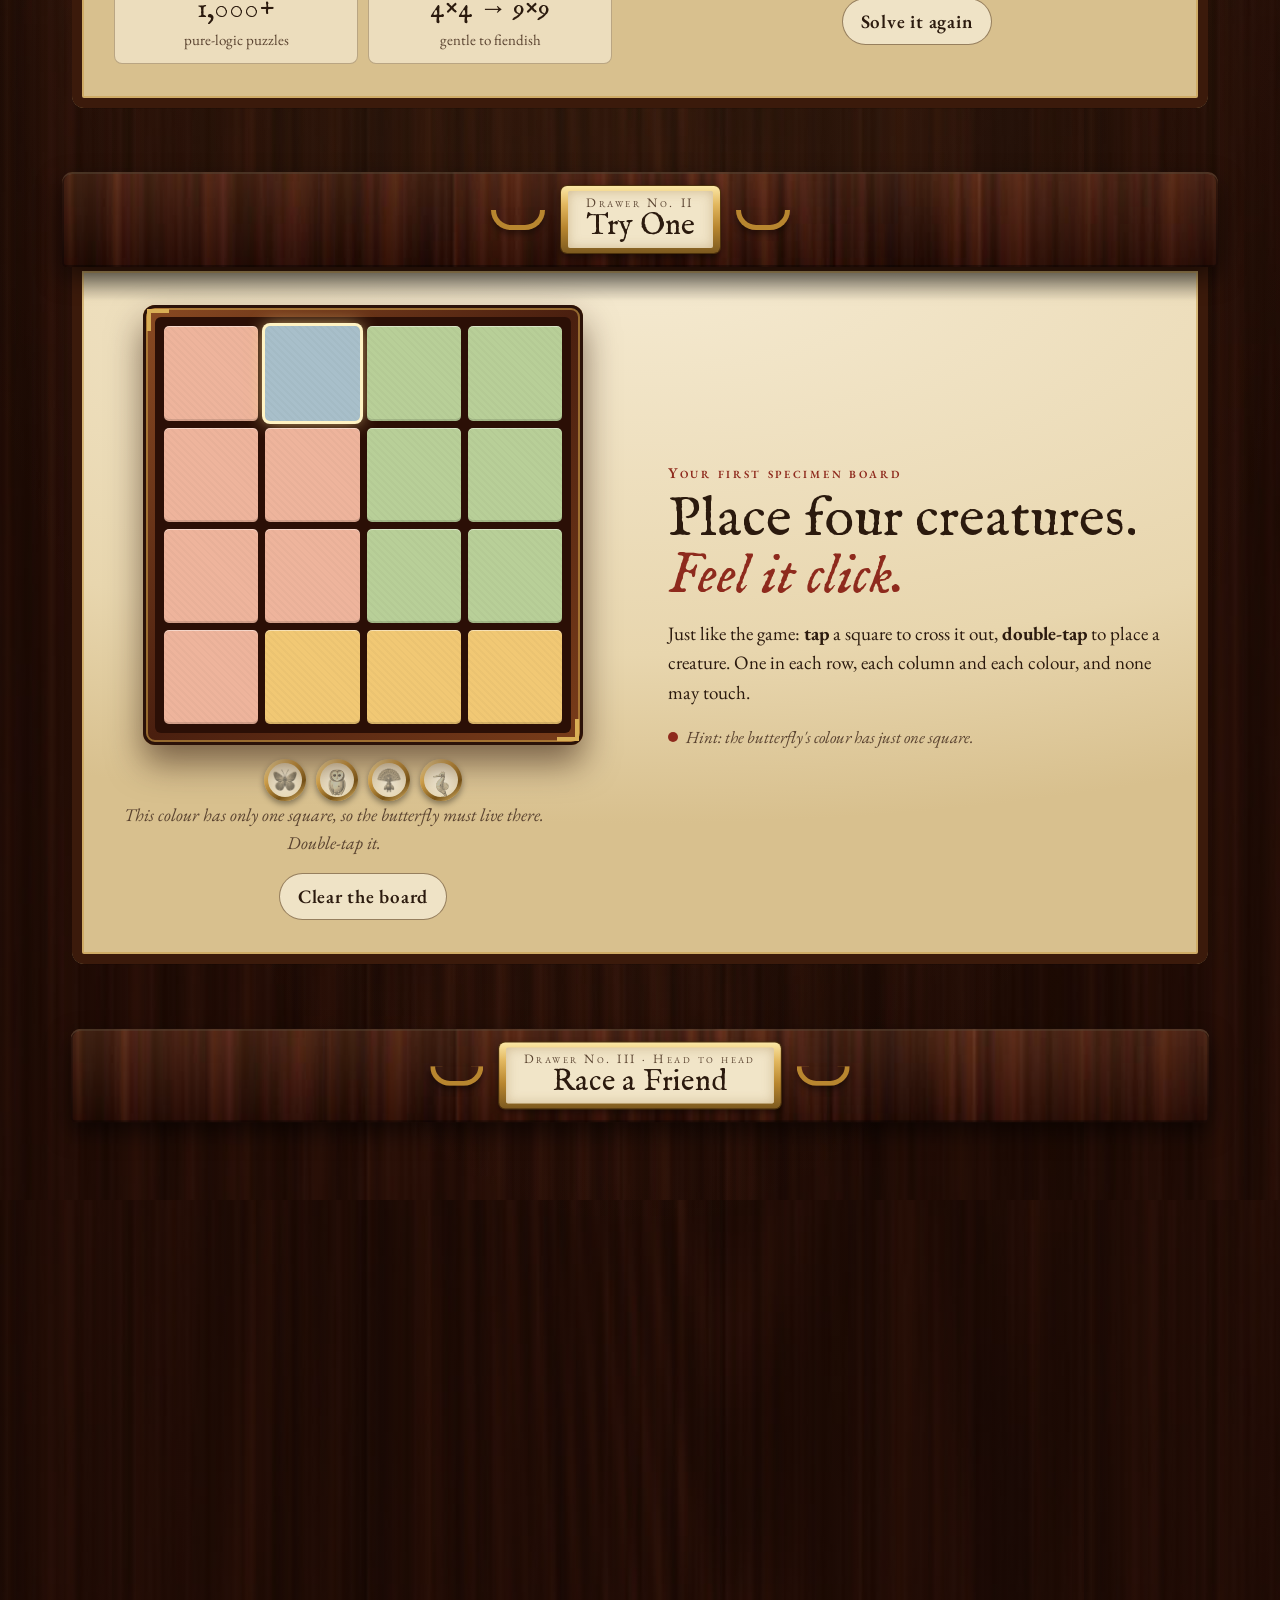
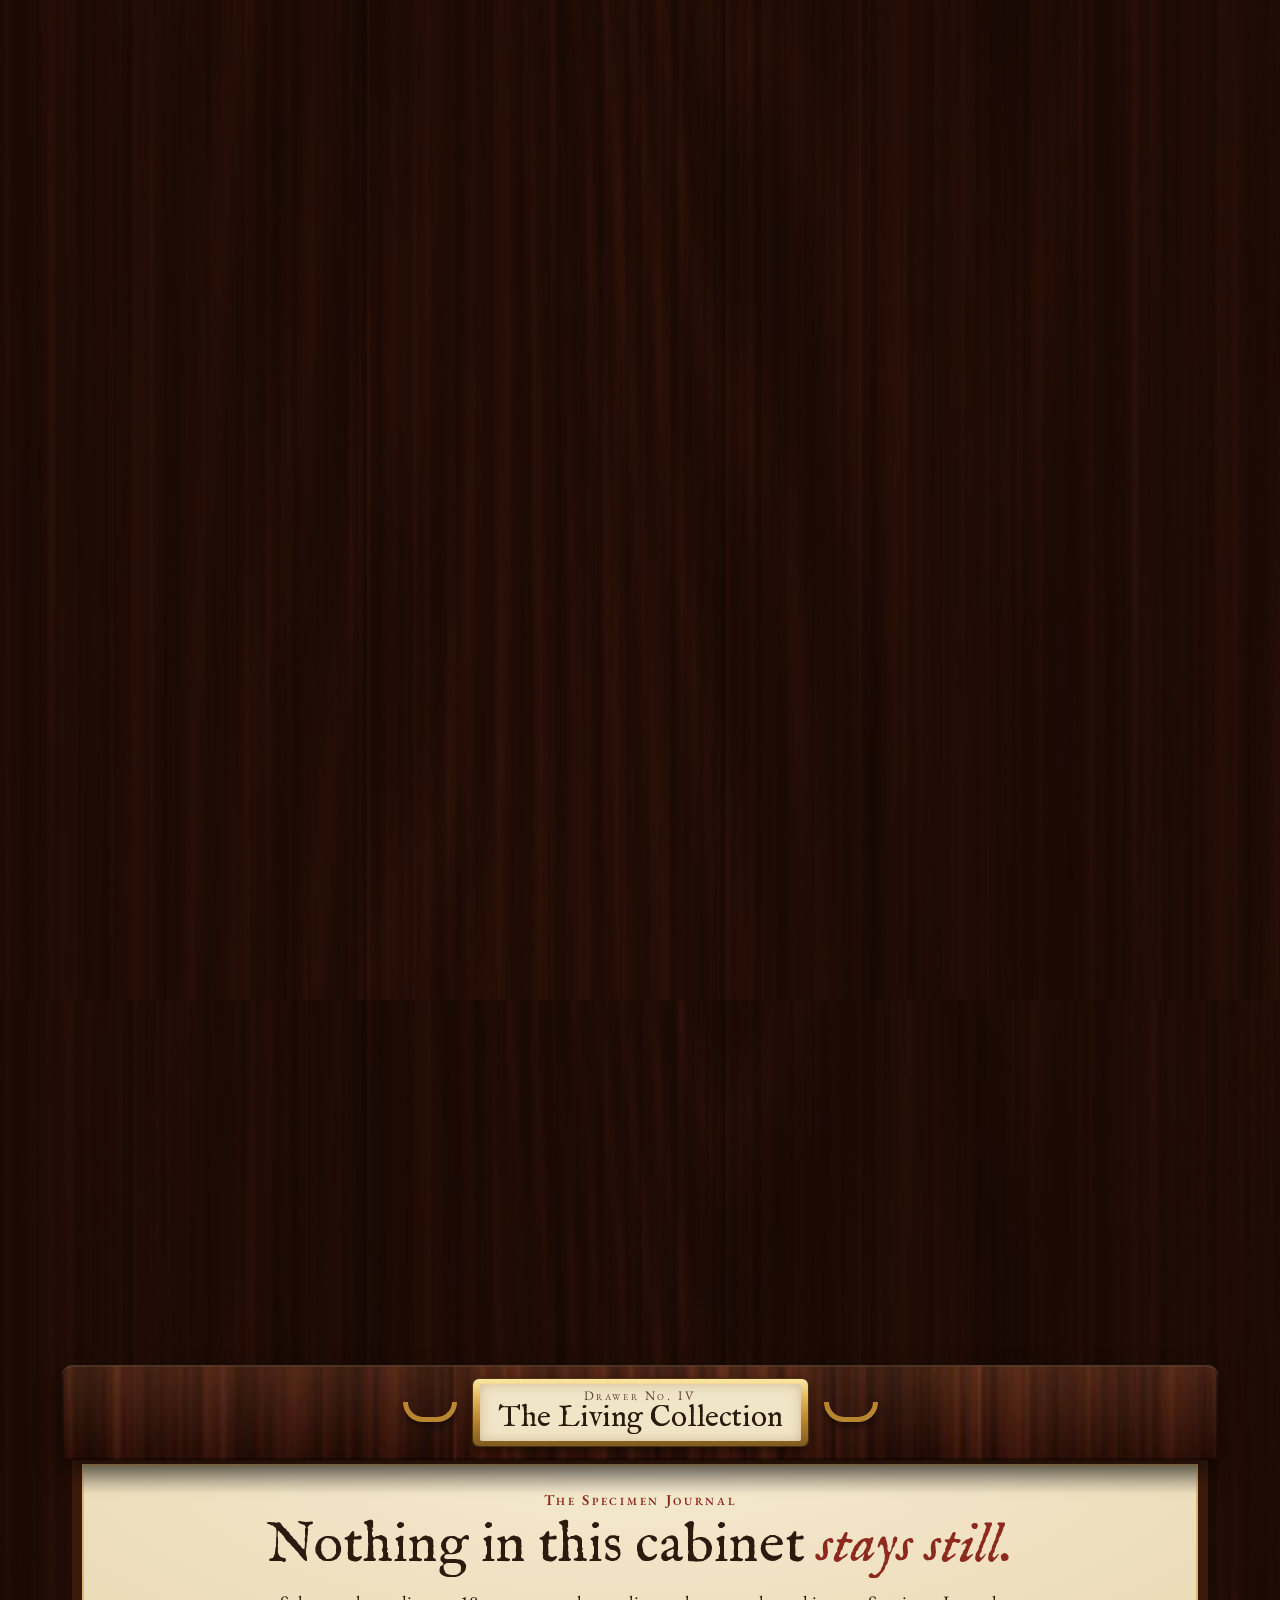
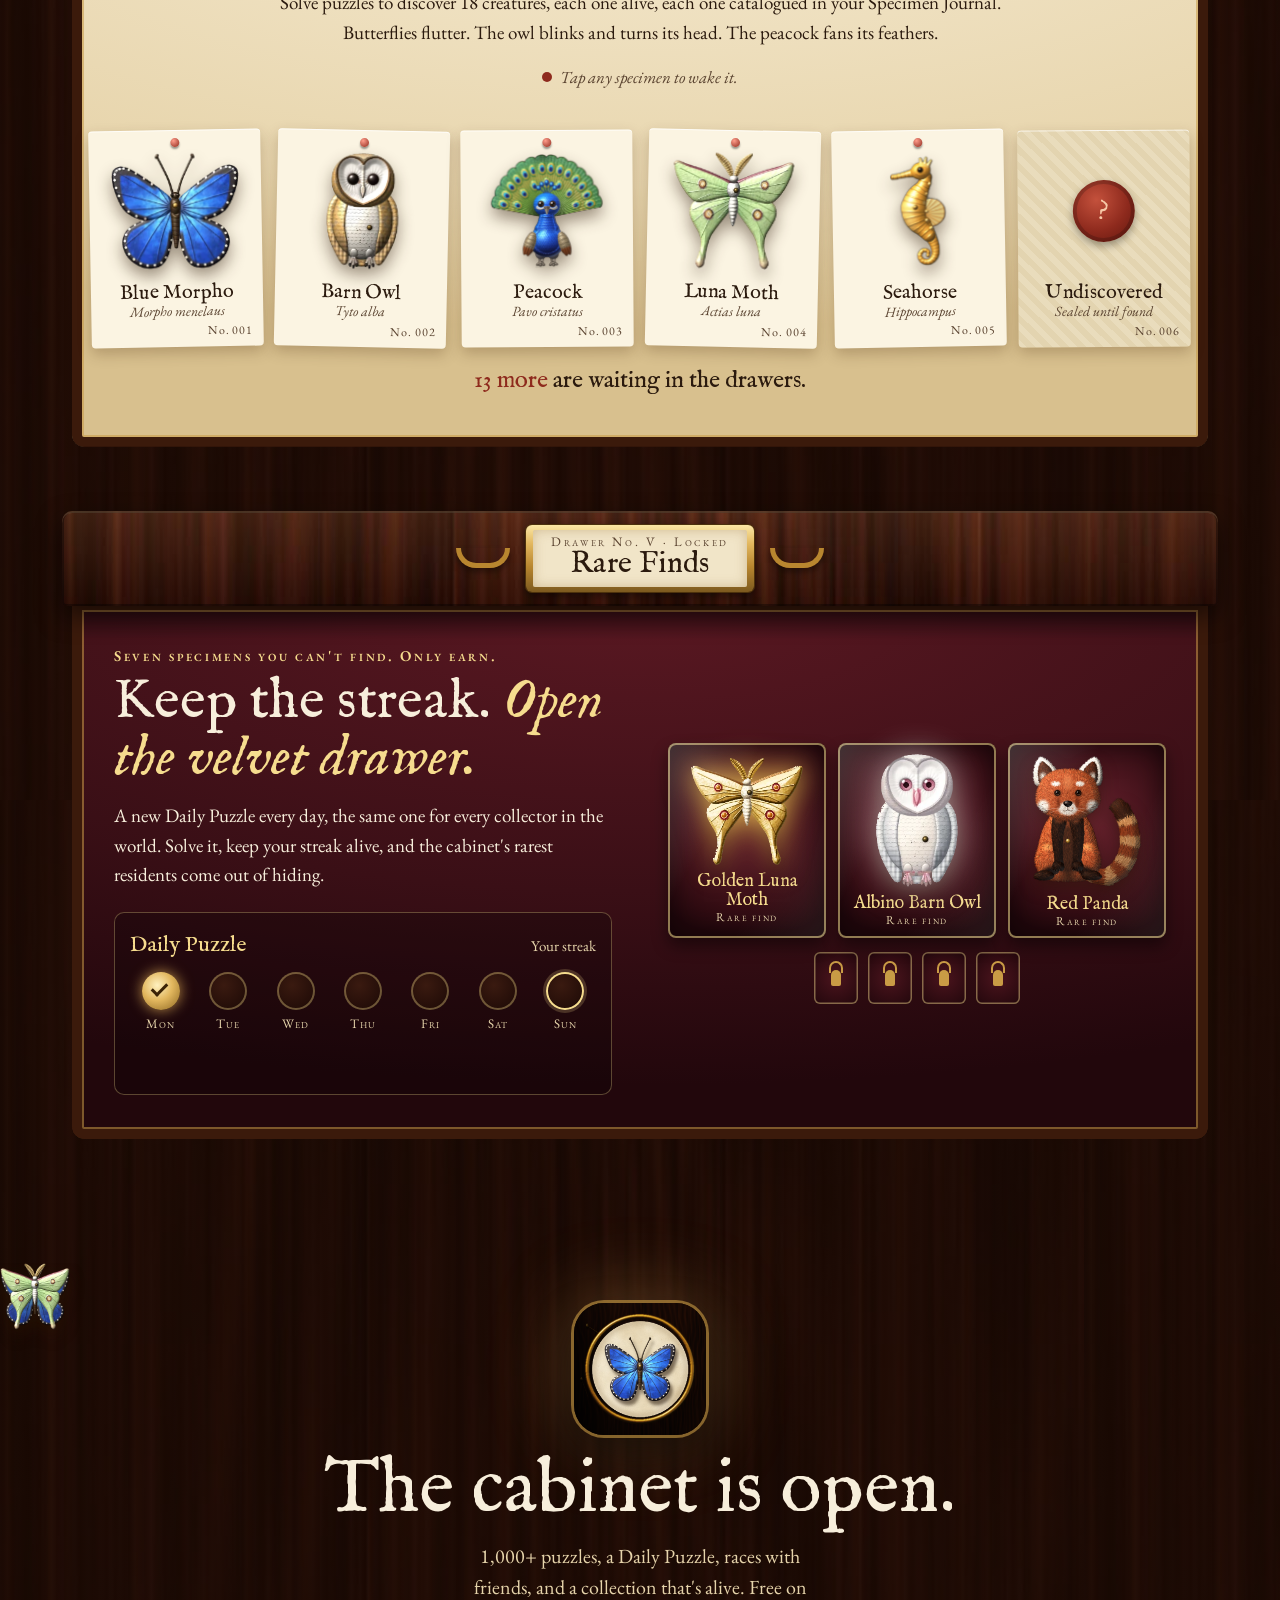
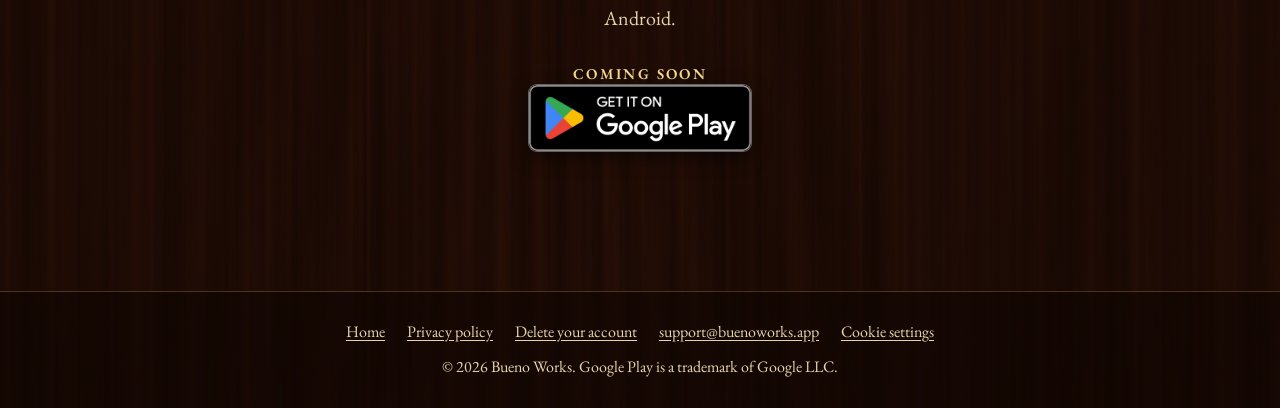
==== commit e37d7fe1: "Multiplayer is a main feature: new Race a Friend drawer, ranked section removed, hero and footer men" ====
--- a/index.html
+++ b/index.html
@@ -4,7 +4,7 @@
 <meta charset="utf-8" />
 <meta name="viewport" content="width=device-width, initial-scale=1, viewport-fit=cover" />
 <title>Specimens — a logic puzzle with a living cabinet of curiosities</title>
-<meta name="description" content="Place one creature in every row, column and region, and never let two touch. 1,000+ hand-made logic puzzles, 18 living creatures to collect, ranked Two by Two play. Free on Google Play." />
+<meta name="description" content="Place one creature in every row, column and region, and never let two touch. 1,000+ hand-made logic puzzles, 18 living creatures to collect, and live races with friends. Free on Google Play." />
 <meta name="theme-color" content="#2b1209" />
 <meta property="og:title" content="Specimens — a cabinet of living curiosities" />
 <meta property="og:description" content="A logic puzzle where every answer is alive. Free on Google Play." />
@@ -24,6 +24,156 @@
 </head>
 <body>
 <!--BODY-->
+<style id="race-css">
+/* ===== Race a Friend drawer (self-contained; can move into site.css) ===== */
+.race{--fd:"IM Fell English","EB Garamond",Georgia,serif;--fb:"EB Garamond",Georgia,serif;--ink:#2b1a0e;--pa:#f4e9d0;--br:#c9a24a;--br2:#f1d98a;--br3:#7a5418}
+.rx-defs{position:absolute;width:0;height:0;overflow:hidden}
+.race-intro{text-align:center;max-width:780px;margin:0 auto clamp(22px,3.5vw,40px)}
+.race-intro h2{font-size:clamp(2rem,5.4vw,3.6rem);line-height:1.04}
+.race-top{display:grid;grid-template-columns:minmax(0,1.12fr) minmax(0,.88fr);gap:clamp(26px,4.5vw,60px);align-items:center;max-width:1120px;margin:0 auto}
+@media (max-width:860px){.race-top{grid-template-columns:1fr}}
+
+/* --- track scene --- */
+.track{margin:0 auto;max-width:560px;position:relative}
+.track-frame{position:relative;padding:clamp(10px,2.6%,18px);border-radius:14px;
+  background:repeating-linear-gradient(91deg,rgba(0,0,0,.09) 0 2px,transparent 2px 9px),repeating-radial-gradient(ellipse at 28% -30%,rgba(255,196,130,.07) 0 5px,transparent 5px 13px),linear-gradient(180deg,#6d2d12,#45190a);
+  border:2px solid var(--br);box-shadow:inset 0 0 0 1px var(--br2),0 0 0 1px #4a2e08,0 22px 46px rgba(20,6,2,.5)}
+.track-frame .cn{position:absolute;width:22px;height:22px;border:3px solid var(--br2);z-index:2;filter:drop-shadow(0 1px 1px rgba(0,0,0,.5))}
+.cn.tl{left:5px;top:5px;border-right:0;border-bottom:0}.cn.tr{right:5px;top:5px;border-left:0;border-bottom:0}
+.cn.bl{left:5px;bottom:5px;border-right:0;border-top:0}.cn.br{right:5px;bottom:5px;border-left:0;border-top:0}
+.track-stage{position:relative;aspect-ratio:1/1.04;border-radius:6px;overflow:hidden;container-type:inline-size;background:#3a1709;box-shadow:inset 0 0 0 2px #2a0f05}
+.tk-grid{position:absolute;inset:3%;display:grid;grid-template-columns:repeat(7,1fr);grid-template-rows:repeat(7,1fr);gap:1.2%}
+.tk-grid i{border-radius:7%;box-shadow:inset 0 -2px 0 rgba(0,0,0,.12)}
+.g-cr{background:#efe0c2}.g-ro{background:#e8a995}.g-ye{background:#e9c46e}.g-bl{background:#9fbccb}.g-gr{background:#a9c08a}.g-te{background:#7fc4ac}.g-pu{background:#c9b0d6}
+.tk-shade{position:absolute;inset:0;background:linear-gradient(180deg,rgba(43,18,9,.42),rgba(43,18,9,.6))}
+.tk-finish{position:absolute;left:3%;right:3%;top:calc(28% - .7cqw);height:1.4cqw;border-radius:2cqw;background:linear-gradient(180deg,#f6e2a0,#c9a24a 55%,#7a5418);box-shadow:0 .4cqw .8cqw rgba(0,0,0,.45)}
+.tk-finish::before,.tk-finish::after{content:"";position:absolute;top:50%;width:2.6cqw;height:2.6cqw;margin-top:-1.3cqw;border-radius:50%;background:radial-gradient(circle at 35% 30%,#fff3bf,#c9a24a 55%,#7a5418)}
+.tk-finish::before{left:-.6cqw}.tk-finish::after{right:-.6cqw}
+.tk-finish span{position:absolute;left:50%;top:2cqw;transform:translateX(-50%);font:600 3.3cqw/1 var(--fb);letter-spacing:.32em;text-transform:uppercase;color:#f1d98a;text-shadow:0 1px 2px #000}
+.tk-watch{position:absolute;left:50%;top:2.5%;width:15cqw;transform:translateX(-50%);text-align:center}
+.tk-watch img{display:block;width:100%;height:auto;filter:drop-shadow(0 .8cqw 1cqw rgba(0,0,0,.5))}
+.tk-time{display:block;margin:-1cqw auto 0;width:max-content;padding:.4cqw 2cqw;border-radius:1cqw;background:linear-gradient(180deg,#f6e2a0,#c9a24a 60%,#a17a2a);border:.3cqw solid #7a5418;font:700 3.8cqw/1.1 var(--fb);color:var(--ink);font-variant-numeric:tabular-nums}
+.lane{position:absolute;top:0;bottom:0;width:30%}
+.l1{left:5.5%}.l2{right:5.5%}
+.col{position:absolute;left:14%;right:14%;bottom:10%;height:calc(4% + var(--p)*58%);transition:height .5s cubic-bezier(.34,1.5,.64,1);
+  background:repeating-linear-gradient(90deg,rgba(0,0,0,.14) 0 1px,transparent 1px 6px),linear-gradient(90deg,#5a1d0c,#8e3417 45%,#5a1d0c);box-shadow:inset 0 0 0 1px rgba(0,0,0,.35),0 0 2cqw rgba(0,0,0,.4)}
+.col::before{content:"";position:absolute;left:-12%;right:-12%;top:-1.6cqw;height:1.8cqw;border-radius:.4cqw;background:linear-gradient(180deg,#f6e2a0,#c9a24a 55%,#7a5418);box-shadow:0 .4cqw .6cqw rgba(0,0,0,.4)}
+.av{position:absolute;left:50%;width:62%;aspect-ratio:1;bottom:calc(10% + 4% + var(--p)*58% + 1.4cqw);transform:translateX(-50%);transition:bottom .5s cubic-bezier(.34,1.5,.64,1),filter .4s;
+  border-radius:50%;display:grid;place-items:center;background:radial-gradient(circle at 40% 35%,#fffaf0,#eadbb6);box-shadow:0 0 0 1.1cqw #d9b45a,0 0 0 1.6cqw #6b4a14,0 1.4cqw 2.4cqw rgba(0,0,0,.55)}
+.av{min-height:0}
+.av>img{position:absolute;left:50%;top:50%;width:auto;height:70%;max-width:80%;object-fit:contain;transform:translate(-50%,-50%)}
+.l2 .av>img{height:68%;max-width:86%}
+.lane.hit .av{animation:rx-hit .5s ease-out}
+@keyframes rx-hit{0%{box-shadow:0 0 0 1.1cqw #d9b45a,0 0 0 1.6cqw #6b4a14,0 0 0 0 rgba(255,230,150,.9)}100%{box-shadow:0 0 0 1.1cqw #d9b45a,0 0 0 1.6cqw #6b4a14,0 0 0 5cqw rgba(255,230,150,0)}}
+.av .rm{position:absolute;right:-22%;bottom:-30%;width:42%;opacity:0;filter:drop-shadow(0 .6cqw .6cqw rgba(0,0,0,.5))}
+.score{position:absolute;left:2%;right:2%;bottom:1.6%;height:7%;display:flex;align-items:center;justify-content:center;gap:1.6cqw;border-radius:.8cqw;
+  background:linear-gradient(180deg,#fbf3df,#ead9b1);color:var(--ink);box-shadow:0 .4cqw .8cqw rgba(0,0,0,.4);font:600 3.6cqw/1 var(--fb);white-space:nowrap}
+.score em{font-style:normal;font-variant-numeric:tabular-nums;opacity:.8}
+.pot{position:absolute;left:50%;bottom:1.6%;width:24%;transform:translateX(-50%);text-align:center}
+.pot svg{display:block;width:100%;height:auto;filter:drop-shadow(0 .8cqw 1cqw rgba(0,0,0,.45))}
+.pot-l{display:block;font:600 3.2cqw/1.2 var(--fb);color:#f1d98a;letter-spacing:.14em;text-transform:uppercase;text-shadow:0 1px 2px #000}
+.pot-l b{color:#fff3cf;letter-spacing:.04em}
+.track.won .pot svg{animation:rx-pot .6s ease-out}
+@keyframes rx-pot{40%{transform:translateY(-6%) scale(1.06)}}
+.fly svg{position:absolute;left:47%;top:80%;width:6cqw;height:6cqw;opacity:0}
+.track.won .fly svg{animation:rx-coin 1s cubic-bezier(.5,0,.4,1) both}
+.track.won .fly svg:nth-child(2){animation-delay:.12s}.track.won .fly svg:nth-child(3){animation-delay:.24s}.track.won .fly svg:nth-child(4){animation-delay:.36s}.track.won .fly svg:nth-child(5){animation-delay:.48s}
+@keyframes rx-coin{0%{left:47%;top:80%;opacity:0;transform:scale(.7)}12%{opacity:1}55%{left:34%;top:30%;transform:scale(1.15) rotate(160deg)}100%{left:18%;top:16%;opacity:0;transform:scale(.5) rotate(320deg)}}
+.tk-plus{position:absolute;left:20.5%;top:37%;transform:translate(-50%,0) scale(.5);opacity:0;padding:.6cqw 2.2cqw;border-radius:5cqw;background:linear-gradient(180deg,#fbf3df,#ead9b1);color:#1f6b35;font:700 5cqw/1.1 var(--fb);box-shadow:0 .6cqw 1.4cqw rgba(0,0,0,.5)}
+.track.won .tk-plus{animation:rx-plus .6s 1s cubic-bezier(.34,1.6,.64,1) both}
+@keyframes rx-plus{to{opacity:1;transform:translate(-50%,0) scale(1)}}
+.track.won .l1 .rm{animation:rx-drop .8s .15s cubic-bezier(.34,1.5,.64,1) both}
+@keyframes rx-drop{0%{opacity:0;transform:translateY(-160%) rotate(-25deg)}100%{opacity:1;transform:none}}
+.track.won .l1 .av{box-shadow:0 0 0 1.1cqw #e9c45a,0 0 0 1.6cqw #6b4a14,0 0 6cqw rgba(255,214,110,.7)}
+.track.won .l2 .av{filter:saturate(.55) brightness(.8)}
+.count{position:absolute;left:50%;top:57%;width:26cqw;aspect-ratio:1;margin:-13cqw 0 0 -13cqw;border-radius:50%;display:grid;place-items:center;opacity:0;pointer-events:none;
+  background:radial-gradient(circle at 40% 35%,#fffaf0,#e9d29a);box-shadow:0 0 0 1.4cqw #d9b45a,0 0 0 2cqw #6b4a14,0 2cqw 4cqw rgba(0,0,0,.6);font:400 15cqw/1 var(--fd);color:var(--ink)}
+.count.go{font-size:9cqw}
+.count.pop{animation:rx-pop .8s ease-out both}
+@keyframes rx-pop{0%{opacity:0;transform:scale(.4)}22%{opacity:1;transform:scale(1.08)}70%{opacity:1;transform:scale(1)}100%{opacity:0;transform:scale(1.3)}}
+.perch{position:absolute;right:-3%;top:-6%;width:clamp(64px,19%,108px);z-index:3;transform:rotate(16deg)}
+.perch .creature{display:block;position:relative;width:100%;padding:0;border:0;background:none;cursor:pointer}
+.perch .creature .base{display:block;width:100%;height:auto}
+.perch .rig .ly{position:absolute;left:0;top:0;width:100%;height:100%}
+.track figcaption{margin-top:14px}
+
+/* --- steps --- */
+.race-steps{list-style:none;margin:0;padding:0;display:grid;gap:14px;counter-reset:none}
+.race-steps li{display:grid;grid-template-columns:66px 1fr;gap:16px;align-items:center;padding:12px 18px 12px 12px;border-radius:10px;color:var(--ink);
+  background:linear-gradient(180deg,#fbf4e2,#efe1c1);border:1px solid rgba(122,84,24,.45);box-shadow:0 1px 0 rgba(255,255,255,.6) inset,0 8px 18px rgba(43,18,9,.14)}
+.st-ic{position:relative;width:66px;height:66px;border-radius:50%;display:grid;place-items:center;background:radial-gradient(circle at 40% 35%,#fffaf0,#eadbb6);box-shadow:0 0 0 3px #d9b45a,0 0 0 4.5px #6b4a14}
+.st-n{position:absolute;left:-6px;top:-6px;width:24px;height:24px;border-radius:50%;display:grid;place-items:center;font:italic 600 13px/1 var(--fb);color:var(--ink);background:linear-gradient(180deg,#f6e2a0,#c9a24a);border:1px solid #7a5418}
+.st-tx b{display:block;font:600 1.22rem/1.15 var(--fb)}
+.st-tx span{display:block;font:400 1.02rem/1.3 var(--fb);color:#4a3320}
+.ic-pair img{position:absolute;height:40px;width:auto;top:13px}
+.ic-pair img:first-child{left:9px}.ic-pair img:nth-child(2){right:5px;height:34px;top:17px}
+.ic-ten svg{position:absolute;inset:0;width:100%;height:100%}
+.ic-ten .ring{stroke-dasharray:157.1;animation:rx-ten 10s linear infinite}
+@keyframes rx-ten{from{stroke-dashoffset:0}to{stroke-dashoffset:157.1}}
+.ic-ten b{font:700 20px/1 var(--fb);font-variant-numeric:tabular-nums}
+.ic-321 b{position:absolute;inset:0;display:grid;place-items:center;font:400 34px/1 var(--fd);opacity:0;animation:rx-321 3s infinite}
+.ic-321 b:nth-child(2){animation-delay:1s}.ic-321 b:nth-child(3){animation-delay:2s}
+@keyframes rx-321{0%{opacity:0;transform:scale(.6)}8%{opacity:1;transform:scale(1)}30%{opacity:1}36%,100%{opacity:0;transform:scale(1.2)}}
+.ic-pot svg{width:48px;height:48px;animation:rx-bob 3s ease-in-out infinite}
+@keyframes rx-bob{50%{transform:translateY(-3px)}}
+
+/* --- race sizes on baize --- */
+.baize{position:relative;max-width:980px;margin:clamp(46px,7vw,84px) auto 0;padding:clamp(18px,3.4vw,34px) clamp(12px,3vw,34px) clamp(16px,2.6vw,26px);border-radius:6px;
+  background:radial-gradient(ellipse at 50% 20%,rgba(255,255,255,.07),transparent 60%),repeating-radial-gradient(circle at 30% 40%,rgba(0,0,0,.05) 0 1px,transparent 1px 3px),linear-gradient(180deg,#24563b,#173a27);
+  border:3px solid var(--br);box-shadow:inset 0 0 0 1px var(--br2),0 0 0 9px #5c220d,0 0 0 11px var(--br3),0 26px 50px rgba(20,6,2,.4)}
+.baize-ttl{margin:0 0 clamp(14px,2.4vw,24px);text-align:center;font:400 clamp(1.6rem,3.4vw,2.4rem)/1.1 var(--fd);color:#fbf3df;text-shadow:0 2px 3px rgba(0,0,0,.4)}
+.stakes{list-style:none;margin:0;padding:0;display:grid;grid-template-columns:repeat(3,minmax(0,1fr));gap:clamp(8px,2vw,20px)}
+.stake{position:relative;display:flex;flex-direction:column;align-items:center;gap:4px;padding:clamp(12px,2vw,20px) 6px clamp(14px,2vw,20px);border-radius:12px;text-align:center;color:#f4e9d0;
+  background:rgba(0,0,0,.16);border:1px solid rgba(241,217,138,.3);transition:transform .35s cubic-bezier(.34,1.5,.64,1),background .3s,border-color .3s}
+.stake:hover{transform:translateY(-5px);background:rgba(241,217,138,.14);border-color:var(--br2)}
+.stake .md{width:clamp(42px,8vw,72px);height:auto;transform-origin:50% 0;animation:rx-sway 5s ease-in-out infinite;filter:drop-shadow(0 4px 4px rgba(0,0,0,.4))}
+.stake:nth-child(2) .md{animation-delay:-1.6s}.stake:nth-child(3) .md{animation-delay:-3.2s}
+@keyframes rx-sway{0%,100%{transform:rotate(-4deg)}50%{transform:rotate(4deg)}}
+.st-name{font:600 clamp(1.15rem,2.8vw,1.95rem)/1.1 var(--fb);color:#fffaf0;margin-top:4px}
+.st-stake{display:inline-flex;align-items:center;gap:.3em;font:700 clamp(.98rem,2.2vw,1.4rem)/1.2 var(--fb);color:#f6dc8c}
+.ci{width:1.05em;height:1.05em;flex:none}
+.st-meta{font:400 clamp(.9rem,1.9vw,1.15rem)/1.2 var(--fb);color:#efe3c8;font-variant-numeric:tabular-nums}
+.st-win{margin-top:6px;padding:2px 10px;border-radius:20px;font:600 clamp(.72rem,1.5vw,.88rem)/1.5 var(--fb);letter-spacing:.04em;color:#173a27;background:linear-gradient(180deg,#f6e2a0,#d2ac55)}
+.st-lock{display:inline-flex;align-items:center;gap:5px;font:italic 400 clamp(.75rem,1.6vw,.92rem)/1.2 var(--fb);color:#f1d98a;margin-top:4px}
+.st-lock svg{width:.9em;height:.9em;flex:none}
+.baize-note{margin:clamp(14px,2.4vw,22px) 0 0;text-align:center;font:italic 400 clamp(1.05rem,2.2vw,1.3rem)/1.3 var(--fb);color:#f6dc8c}
+@media (max-width:420px){.st-win{padding:2px 6px}.stake{padding-inline:3px}}
+
+/* --- rules / extras --- */
+.race-foot{max-width:980px;margin:clamp(30px,4.5vw,46px) auto 0}
+.race-rules{list-style:none;margin:0 0 clamp(22px,3.4vw,32px);padding:0;display:flex;flex-wrap:wrap;justify-content:center;gap:12px 14px}
+.race-rules li{position:relative;padding:8px 16px 8px 30px;font:600 .86rem/1.2 var(--fb);letter-spacing:.07em;text-transform:uppercase;color:var(--ink);
+  background:linear-gradient(180deg,#fbf4e2,#ecdcb8);clip-path:polygon(14px 0,100% 0,100% 100%,14px 100%,0 50%);filter:drop-shadow(0 3px 4px rgba(43,18,9,.22));transform:rotate(-1.2deg);transition:transform .3s}
+.race-rules li:nth-child(even){transform:rotate(1deg)}
+.race-rules li:hover{transform:rotate(0) translateY(-2px)}
+.race-rules li::before{content:"";position:absolute;left:13px;top:50%;width:9px;height:9px;margin-top:-4.5px;border-radius:50%;background:radial-gradient(circle,#3a1709 30%,#c9a24a 34%,#7a5418)}
+.race-extra{display:grid;grid-template-columns:minmax(0,1fr) minmax(0,1fr);gap:18px;align-items:stretch}
+@media (max-width:720px){.race-extra{grid-template-columns:1fr}}
+.plate{position:relative;display:flex;align-items:center;gap:14px;padding:14px 26px;border-radius:8px;color:var(--ink);
+  background:linear-gradient(180deg,#f6e2a0,#d8b25c 55%,#b8893a);border:2px solid #7a5418;box-shadow:inset 0 1px 0 rgba(255,255,255,.6),0 10px 20px rgba(43,18,9,.25)}
+.plate::before,.plate::after{content:"";position:absolute;top:50%;width:8px;height:8px;margin-top:-4px;border-radius:50%;background:radial-gradient(circle at 40% 35%,#fff3bf,#7a5418);box-shadow:inset 0 0 0 1px rgba(0,0,0,.3)}
+.plate::before{left:8px}.plate::after{right:8px}
+.pl-pair{display:flex;flex:none}
+.pl-pair img{height:46px;width:auto}
+.pl-pair img+img{margin-left:-4px}
+.pl-tx b{display:block;font:600 1.2rem/1.1 var(--fb)}
+.pl-tx span{display:block;font:400 .98rem/1.3 var(--fb)}
+.coin-note{display:flex;align-items:center;gap:12px;margin:0;padding:14px 18px;border-radius:8px;font:400 .98rem/1.35 var(--fb);color:var(--ink);background:#fbf4e2;border:1.5px dashed #9a7430}
+.coin-note .ci{width:30px;height:30px}
+.coin-note b{font-weight:700}
+
+/* hero line */
+.hero-race{margin:.5em 0 0;font-style:italic;font-size:clamp(1.05rem,2.2vw,1.3rem);letter-spacing:.02em}
+.hero-race a{color:inherit;text-decoration:underline;text-decoration-thickness:1px;text-underline-offset:.18em}
+
+@media (prefers-reduced-motion:reduce){
+  .race *,.race *::before{animation:none!important;transition:none!important}
+  .ic-321 b:first-child{opacity:1}
+  .ic-ten .ring{stroke-dashoffset:40}
+  .track.won .l1 .rm,.track.won .tk-plus{opacity:1}
+  .track.won .tk-plus{transform:translate(-50%,0)}
+}
+</style>
 <a class="skip" href="#main">Skip to content</a>
 
 <div class="lamp-glow" aria-hidden="true"></div>
@@ -35,9 +185,9 @@
   <nav class="site-nav" aria-label="Sections">
     <a href="#puzzle">The Puzzle</a>
     <a href="#try">Try One</a>
+    <a href="#race">Race a Friend</a>
     <a href="#collection">The Collection</a>
     <a href="#rare">Rare Finds</a>
-    <a href="#ranked">Two by Two</a>
   </nav>
   <a class="play play-live gp" href="https://play.google.com/store/apps/details?id=com.vaultrush.game" target="_blank" rel="noopener" data-play=""><img class="gp-badge" src="assets/img/google-play-badge.png" alt="Get it on Google Play" width="564" height="168" /></a><button class="play play-soon gp" type="button" data-soon><span class="soon-cap">Coming soon</span><img class="gp-badge" src="assets/img/google-play-badge.png" alt="Coming soon to Google Play" width="564" height="168" /></button>
 </header>
@@ -50,6 +200,7 @@
       <p class="eyebrow">From the cabinet of a Victorian naturalist</p>
       <div class="nameplate"><h1 id="hero-title">Specimens</h1></div>
       <p class="tagline">The logic puzzle where every answer is alive.</p>
+      <p class="hero-race">Collect living creatures. <a href="#race">Race your friends.</a></p>
     </div>
 
     <div class="hero-case">
@@ -75,6 +226,7 @@
         <li>Free</li>
         <li>1,000+ puzzles</li>
         <li>18 living creatures</li>
+        <li>Race your friends</li>
       </ul>
       <a class="scroll-cue" href="#puzzle">Open the drawers<span></span></a>
     </div>
@@ -207,11 +359,138 @@
   </div>
 </section>
 
-<!-- ============ III. THE COLLECTION ============ -->
+<!-- ============ III. RACE A FRIEND ============ -->
+<section class="drawer race" id="race" aria-labelledby="d-race-title">
+  <div class="drawer-front">
+    <span class="pull" aria-hidden="true"></span>
+    <div class="label-holder"><span class="card"><span class="no">Drawer No. III · Head to head</span><span class="ttl" id="d-race-title">Race a Friend</span></span></div>
+    <span class="pull right" aria-hidden="true"></span>
+  </div>
+  <div class="drawer-body">
+    <svg class="rx-defs" width="0" height="0" aria-hidden="true" focusable="false">
+      <defs>
+        <radialGradient id="rx-gold" cx="35%" cy="30%" r="75%"><stop offset="0" stop-color="#fff3bf"/><stop offset=".45" stop-color="#e2b84e"/><stop offset="1" stop-color="#8a5f17"/></radialGradient>
+        <radialGradient id="rx-silver" cx="35%" cy="30%" r="75%"><stop offset="0" stop-color="#ffffff"/><stop offset=".5" stop-color="#c6cbd2"/><stop offset="1" stop-color="#6d737c"/></radialGradient>
+        <radialGradient id="rx-bronze" cx="35%" cy="30%" r="75%"><stop offset="0" stop-color="#ffd2a8"/><stop offset=".5" stop-color="#c47a45"/><stop offset="1" stop-color="#6e3518"/></radialGradient>
+        <linearGradient id="rx-brass" x1="0" y1="0" x2="0" y2="1"><stop offset="0" stop-color="#f6e2a0"/><stop offset=".5" stop-color="#c9a24a"/><stop offset="1" stop-color="#7a5418"/></linearGradient>
+        <symbol id="rx-coin" viewBox="0 0 40 40"><circle cx="20" cy="20" r="18.5" fill="#7a5418"/><circle cx="20" cy="20" r="17" fill="url(#rx-gold)"/><circle cx="20" cy="20" r="12.5" fill="none" stroke="#8a5f17" stroke-width="1.2" opacity=".7"/><g fill="#a9781f" opacity=".85"><circle cx="20" cy="15.2" r="3.6"/><circle cx="15.4" cy="20.4" r="3.6"/><circle cx="24.6" cy="20.4" r="3.6"/><rect x="19.2" y="20" width="1.6" height="8" rx=".8"/></g></symbol>
+      </defs>
+    </svg>
+
+    <div class="race-intro reveal d1">
+      <p class="kicker">Live races with friends</p>
+      <h2>Same board. Same moment. <em>First to solve wins.</em></h2>
+    </div>
+
+    <div class="race-top">
+      <!-- The race scene: illustration only, plays in place -->
+      <div class="reveal d1">
+        <figure class="track" id="track">
+          <div class="track-frame">
+            <span class="cn tl" aria-hidden="true"></span><span class="cn tr" aria-hidden="true"></span><span class="cn bl" aria-hidden="true"></span><span class="cn br" aria-hidden="true"></span>
+            <div class="track-stage" aria-hidden="true">
+              <div class="tk-grid"><i class="g-cr"></i><i class="g-cr"></i><i class="g-ro"></i><i class="g-ro"></i><i class="g-ro"></i><i class="g-ro"></i><i class="g-ro"></i><i class="g-cr"></i><i class="g-cr"></i><i class="g-ro"></i><i class="g-ye"></i><i class="g-ro"></i><i class="g-ro"></i><i class="g-bl"></i><i class="g-gr"></i><i class="g-cr"></i><i class="g-cr"></i><i class="g-ye"></i><i class="g-ro"></i><i class="g-ro"></i><i class="g-bl"></i><i class="g-gr"></i><i class="g-gr"></i><i class="g-gr"></i><i class="g-ye"></i><i class="g-bl"></i><i class="g-bl"></i><i class="g-bl"></i><i class="g-te"></i><i class="g-ye"></i><i class="g-ye"></i><i class="g-ye"></i><i class="g-ye"></i><i class="g-ye"></i><i class="g-pu"></i><i class="g-te"></i><i class="g-ye"></i><i class="g-ye"></i><i class="g-ye"></i><i class="g-ye"></i><i class="g-ye"></i><i class="g-pu"></i><i class="g-te"></i><i class="g-te"></i><i class="g-te"></i><i class="g-ye"></i><i class="g-ye"></i><i class="g-ye"></i><i class="g-pu"></i></div>
+              <div class="tk-shade"></div>
+              <div class="tk-finish"><span>Finish</span></div>
+              <div class="tk-watch"><img src="assets/img/watch.png" alt="" width="178" height="220" /><b class="tk-time" id="tk-time">4:00</b></div>
+
+              <div class="lane l1" style="--p:0">
+                <div class="col"></div>
+                <div class="av"><img src="assets/img/owl.png" alt="" width="135" height="213" />
+                  <svg class="rm" viewBox="0 0 60 90"><path d="M14 0h12l8 40H22z" fill="#b8322a"/><path d="M34 0h12L38 40H26z" fill="#b8322a"/><path d="M18 0h4l8 40h-4zM38 0h4l-8 40h-4z" fill="#f4e9d0"/><circle cx="30" cy="60" r="24" fill="none" stroke="#8a5f17" stroke-width="4" stroke-dasharray="2.4 2"/><circle cx="30" cy="60" r="21" fill="url(#rx-gold)"/><circle cx="30" cy="60" r="15" fill="none" stroke="#fff3bf" stroke-width="1" opacity=".55"/></svg>
+                </div>
+                <div class="score"><b class="who">You</b><em class="sc">0/7</em></div>
+              </div>
+
+              <div class="lane l2" style="--p:0">
+                <div class="col"></div>
+                <div class="av"><img src="assets/img/peacock.png" alt="" width="236" height="239" /></div>
+                <div class="score"><b class="who">Maya</b><em class="sc">0/7</em></div>
+              </div>
+
+              <div class="pot">
+                <svg viewBox="0 0 120 84"><ellipse cx="60" cy="78" rx="26" ry="5" fill="#2a0f05" opacity=".5"/><path d="M48 76h24l-4-10H52z" fill="url(#rx-brass)"/><rect x="56" y="52" width="8" height="16" fill="url(#rx-brass)"/><path d="M14 46h92c-4 10-20 12-46 12S18 56 14 46z" fill="url(#rx-brass)"/><ellipse cx="60" cy="46" rx="46" ry="6" fill="#f6e2a0"/><use href="#rx-coin" x="24" y="24" width="24" height="24"/><use href="#rx-coin" x="70" y="24" width="24" height="24"/><use href="#rx-coin" x="40" y="18" width="24" height="24"/><use href="#rx-coin" x="56" y="14" width="24" height="24"/><use href="#rx-coin" x="47" y="2" width="24" height="24"/></svg>
+                <span class="pot-l">Pot <b>400</b></span>
+              </div>
+
+              <div class="fly"><svg><use href="#rx-coin"/></svg><svg><use href="#rx-coin"/></svg><svg><use href="#rx-coin"/></svg><svg><use href="#rx-coin"/></svg><svg><use href="#rx-coin"/></svg></div>
+              <div class="tk-plus">+400</div>
+              <div class="count" id="tk-count"></div>
+            </div>
+            <div class="perch"><button class="creature rig rigw luna" type="button" aria-label="Luna moth. Tap to wake it." style="--d:-1.4s"><img class="base" src="assets/img/rig/moth/base.webp" alt="" width="209" height="200" /><img class="ly wgl" src="assets/img/rig/moth/wing_left.webp" alt="" style="transform-origin:45.4% 31.5%" /><img class="ly wgr" src="assets/img/rig/moth/wing_right.webp" alt="" style="transform-origin:54.6% 31.5%" /><img class="ly anl" src="assets/img/rig/moth/antenna_left.webp" alt="" style="transform-origin:47.8% 19.9%" /><img class="ly anr" src="assets/img/rig/moth/antenna_right.webp" alt="" style="transform-origin:52.2% 19.9%" /><img class="ly bd" src="assets/img/rig/moth/body.webp" alt="" style="transform-origin:50.0% 38.6%" /><span class="spark s1"></span><span class="spark s2"></span><span class="spark s3"></span><span class="spark s4"></span><span class="spark s5"></span></button></div>
+          </div>
+          <figcaption class="board-caption">The owl and the peacock race on the same board. First correct answer takes the pot.</figcaption>
+        </figure>
+        <div class="board-tools"><button class="btn-ghost" type="button" id="race-replay">Race again</button></div>
+      </div>
+
+      <!-- How it works -->
+      <div class="reveal d2">
+        <ol class="race-steps" aria-label="How a race works">
+          <li><span class="st-ic ic-pair" aria-hidden="true"><img src="assets/img/owl.png" alt="" /><img src="assets/img/peacock.png" alt="" /><i class="st-n">i</i></span><span class="st-tx"><b>Add a friend</b><span>Swap a short friend code.</span></span></li>
+          <li><span class="st-ic ic-ten" aria-hidden="true"><svg viewBox="0 0 64 64"><circle cx="32" cy="32" r="25" fill="none" stroke="rgba(122,84,24,.25)" stroke-width="5"/><circle class="ring" cx="32" cy="32" r="25" fill="none" stroke="url(#rx-brass)" stroke-width="5" stroke-linecap="round" transform="rotate(-90 32 32)"/></svg><b>10</b><i class="st-n">ii</i></span><span class="st-tx"><b>Send a race invite</b><span>They have 10 seconds to accept.</span></span></li>
+          <li><span class="st-ic ic-321" aria-hidden="true"><b>3</b><b>2</b><b>1</b><i class="st-n">iii</i></span><span class="st-tx"><b>3 · 2 · 1</b><span>You both solve the same board.</span></span></li>
+          <li><span class="st-ic ic-pot" aria-hidden="true"><svg viewBox="0 0 64 64"><use href="#rx-coin" x="8" y="26" width="26" height="26"/><use href="#rx-coin" x="30" y="26" width="26" height="26"/><use href="#rx-coin" x="19" y="10" width="26" height="26"/></svg><i class="st-n">iv</i></span><span class="st-tx"><b>First to solve wins</b><span>The first correct answer takes the pot.</span></span></li>
+        </ol>
+      </div>
+    </div>
+
+    <!-- Race sizes -->
+    <div class="baize reveal d1">
+      <h3 class="baize-ttl">Pick your race</h3>
+      <ul class="stakes">
+        <li class="stake">
+          <svg class="md" viewBox="0 0 60 90" aria-hidden="true"><path d="M14 0h12l8 40H22z" fill="#2f7a4c"/><path d="M34 0h12L38 40H26z" fill="#2f7a4c"/><path d="M18 0h4l8 40h-4zM38 0h4l-8 40h-4z" fill="#f4e9d0"/><circle cx="30" cy="60" r="24" fill="none" stroke="#6e3518" stroke-width="4" stroke-dasharray="2.4 2"/><circle cx="30" cy="60" r="21" fill="url(#rx-bronze)"/></svg>
+          <b class="st-name">Bout</b>
+          <span class="st-stake"><svg class="ci" aria-hidden="true"><use href="#rx-coin"/></svg>Stake 50</span>
+          <span class="st-meta">6×6 · 3 min</span>
+          <span class="st-win">Win 100</span>
+        </li>
+        <li class="stake">
+          <svg class="md" viewBox="0 0 60 90" aria-hidden="true"><path d="M14 0h12l8 40H22z" fill="#23356e"/><path d="M34 0h12L38 40H26z" fill="#23356e"/><path d="M18 0h4l8 40h-4zM38 0h4l-8 40h-4z" fill="#f4e9d0"/><circle cx="30" cy="60" r="24" fill="none" stroke="#6d737c" stroke-width="4" stroke-dasharray="2.4 2"/><circle cx="30" cy="60" r="21" fill="url(#rx-silver)"/></svg>
+          <b class="st-name">Duel</b>
+          <span class="st-stake"><svg class="ci" aria-hidden="true"><use href="#rx-coin"/></svg>Stake 200</span>
+          <span class="st-meta">7×7 · 4 min</span>
+          <span class="st-win">Win 400</span>
+        </li>
+        <li class="stake">
+          <svg class="md" viewBox="0 0 60 90" aria-hidden="true"><path d="M14 0h12l8 40H22z" fill="#b8322a"/><path d="M34 0h12L38 40H26z" fill="#b8322a"/><path d="M18 0h4l8 40h-4zM38 0h4l-8 40h-4z" fill="#f4e9d0"/><circle cx="30" cy="60" r="24" fill="none" stroke="#8a5f17" stroke-width="4" stroke-dasharray="2.4 2"/><circle cx="30" cy="60" r="21" fill="url(#rx-gold)"/></svg>
+          <b class="st-name">Showdown</b>
+          <span class="st-stake"><svg class="ci" aria-hidden="true"><use href="#rx-coin"/></svg>Stake 500</span>
+          <span class="st-meta">9×9 · 5 min</span>
+          <span class="st-win">Win 1,000</span>
+          <span class="st-lock"><svg viewBox="0 0 12 14" aria-hidden="true"><path d="M3.5 6V4a2.5 2.5 0 0 1 5 0v2" fill="none" stroke="#f1d98a" stroke-width="1.6"/><rect x="1.5" y="6" width="9" height="7" rx="1.5" fill="#f1d98a"/></svg>Opens at level 25</span>
+        </li>
+      </ul>
+      <p class="baize-note">The winner takes both stakes.</p>
+    </div>
+
+    <!-- Rules, Two by Two, coin note -->
+    <div class="race-foot reveal d2">
+      <ul class="race-rules" aria-label="Race rules">
+        <li>One slip ends the race</li>
+        <li>No hints. No lives.</li>
+        <li>If nobody finishes, both stakes are lost</li>
+        <li>Races open at level 15</li>
+      </ul>
+      <div class="race-extra">
+        <div class="plate">
+          <span class="pl-pair" aria-hidden="true"><img src="assets/img/seahorse.png" alt="" /><img src="assets/img/seahorse.png" alt="" /></span>
+          <span class="pl-tx"><b>Two by Two</b><span>Two creatures in every row, column and region. Opens at level 10.</span></span>
+        </div>
+        <p class="coin-note"><svg class="ci" aria-hidden="true"><use href="#rx-coin"/></svg><span><b>Virtual coins only.</b> Coins can't be bought or cashed out, and there is no real-money prize.</span></p>
+      </div>
+    </div>
+  </div>
+</section>
+
+<ol id="ladder" hidden></ol><!-- empty hook kept so older site.js code that looked for it never errors; safe to delete -->
+
+<!-- ============ IV. THE COLLECTION ============ -->
 <section class="drawer" id="collection" aria-labelledby="d3-title">
   <div class="drawer-front">
     <span class="pull" aria-hidden="true"></span>
-    <div class="label-holder"><span class="card"><span class="no">Drawer No. III</span><span class="ttl" id="d3-title">The Living Collection</span></span></div>
+    <div class="label-holder"><span class="card"><span class="no">Drawer No. IV</span><span class="ttl" id="d3-title">The Living Collection</span></span></div>
     <span class="pull right" aria-hidden="true"></span>
   </div>
   <div class="drawer-body">
@@ -233,11 +512,11 @@
   </div>
 </section>
 
-<!-- ============ IV. RARE FINDS ============ -->
+<!-- ============ V. RARE FINDS ============ -->
 <section class="drawer" id="rare" aria-labelledby="d4-title">
   <div class="drawer-front">
     <span class="pull" aria-hidden="true"></span>
-    <div class="label-holder"><span class="card"><span class="no">Drawer No. IV · Locked</span><span class="ttl" id="d4-title">Rare Finds</span></span></div>
+    <div class="label-holder"><span class="card"><span class="no">Drawer No. V · Locked</span><span class="ttl" id="d4-title">Rare Finds</span></span></div>
     <span class="pull right" aria-hidden="true"></span>
   </div>
   <div class="drawer-body dark">
@@ -268,105 +547,6 @@
   </div>
 </section>
 
-<!-- ============ V. TWO BY TWO ============ -->
-<section class="drawer" id="ranked" aria-labelledby="d5-title">
-  <div class="drawer-front">
-    <span class="pull" aria-hidden="true"></span>
-    <div class="label-holder"><span class="card"><span class="no">Drawer No. V · Ranked</span><span class="ttl" id="d5-title">Two by Two</span></span></div>
-    <span class="pull right" aria-hidden="true"></span>
-  </div>
-  <div class="drawer-body">
-    <div class="ranked">
-      <div class="reveal d1">
-        <p class="kicker">Ranked play · real players only</p>
-        <h2>Two of everything. <em>Every game counts.</em></h2>
-        <p>Two creatures in every row, every column, every region. Every game moves your rating, and the rankings are real players only, no bots. Climb from Apprentice to Professor and earn your place in the Society.</p>
-        <div class="duel" aria-hidden="true">
-          <img class="watch" src="assets/img/watch.png" alt="" />
-          <span class="vs">par</span>
-          <img class="watch b" src="assets/img/watch.png" alt="" />
-        </div>
-        <div class="mini2" aria-hidden="true">
-<i class="c-cream"></i>
-<i class="c-cream"></i>
-<i class="c-blue"></i>
-<i class="c-blue"></i>
-<i class="c-blue"><img src="assets/img/tile/blue_morpho.webp" alt="" /></i>
-<i class="c-blue"></i>
-<i class="c-teal"><img src="assets/img/tile/owl.webp" alt="" /></i>
-<i class="c-teal"></i>
-<i class="c-cream"><img src="assets/img/tile/peacock.webp" alt="" /></i>
-<i class="c-blue"></i>
-<i class="c-blue"><img src="assets/img/tile/blue_morpho.webp" alt="" /></i>
-<i class="c-blue"></i>
-<i class="c-blue"></i>
-<i class="c-rose"></i>
-<i class="c-rose"></i>
-<i class="c-teal"></i>
-<i class="c-cream"></i>
-<i class="c-blue"></i>
-<i class="c-blue"></i>
-<i class="c-rose"></i>
-<i class="c-rose"><img src="assets/img/tile/ladybird.webp" alt="" /></i>
-<i class="c-rose"></i>
-<i class="c-rose"><img src="assets/img/tile/ladybird.webp" alt="" /></i>
-<i class="c-teal"></i>
-<i class="c-cream"><img src="assets/img/tile/peacock.webp" alt="" /></i>
-<i class="c-yellow"></i>
-<i class="c-green"><img src="assets/img/tile/seahorse.webp" alt="" /></i>
-<i class="c-green"></i>
-<i class="c-rose"></i>
-<i class="c-rose"></i>
-<i class="c-teal"></i>
-<i class="c-teal"></i>
-<i class="c-yellow"></i>
-<i class="c-yellow"></i>
-<i class="c-yellow"></i>
-<i class="c-green"></i>
-<i class="c-green"></i>
-<i class="c-green"><img src="assets/img/tile/seahorse.webp" alt="" /></i>
-<i class="c-teal"></i>
-<i class="c-teal"><img src="assets/img/tile/owl.webp" alt="" /></i>
-<i class="c-yellow"></i>
-<i class="c-yellow"><img src="assets/img/tile/red_panda.webp" alt="" /></i>
-<i class="c-yellow"></i>
-<i class="c-yellow"><img src="assets/img/tile/red_panda.webp" alt="" /></i>
-<i class="c-yellow"></i>
-<i class="c-green"></i>
-<i class="c-green"></i>
-<i class="c-teal"></i>
-<i class="c-yellow"></i>
-<i class="c-purple"></i>
-<i class="c-purple"></i>
-<i class="c-yellow"></i>
-<i class="c-peach"></i>
-<i class="c-peach"><img src="assets/img/tile/squirrel.webp" alt="" /></i>
-<i class="c-peach"></i>
-<i class="c-peach"><img src="assets/img/tile/squirrel.webp" alt="" /></i>
-<i class="c-yellow"></i>
-<i class="c-purple"><img src="assets/img/tile/moth.webp" alt="" /></i>
-<i class="c-purple"></i>
-<i class="c-purple"><img src="assets/img/tile/moth.webp" alt="" /></i>
-<i class="c-purple"></i>
-<i class="c-peach"></i>
-<i class="c-peach"></i>
-<i class="c-peach"></i>
-        </div>
-        <p class="mini-cap">Two creatures per row, column and region.</p>
-      </div>
-      <div class="reveal d2">
-        <img class="emblem" src="assets/img/emblem.png" alt="" />
-        <ol class="ladder" id="ladder" aria-label="Ranks, lowest to highest">
-          <li><b>Apprentice</b><span>Where everyone begins</span></li>
-          <li><b>Collector</b><span>A keen eye</span></li>
-          <li><b>Curator</b><span>Trusted with the keys</span></li>
-          <li><b>Fellow</b><span>Of the Society</span></li>
-          <li><b>Professor</b><span>The top of the cabinet</span></li>
-        </ol>
-      </div>
-    </div>
-  </div>
-</section>
 </div>
 
 <!-- ============ FINALE ============ -->
@@ -378,7 +558,7 @@
   <div class="wrap">
     <img class="icon" src="assets/img/icon-512.png" alt="Specimens app icon" width="132" height="132" />
     <h2 id="final-title">The cabinet is open.</h2>
-    <p>1,000+ puzzles, a Daily Puzzle, ranked Two by Two, and a collection that's alive. Free on Android.</p>
+    <p>1,000+ puzzles, a Daily Puzzle, races with friends, and a collection that's alive. Free on Android.</p>
     <a class="play play-live gp big" href="https://play.google.com/store/apps/details?id=com.vaultrush.game" target="_blank" rel="noopener" data-play=""><img class="gp-badge" src="assets/img/google-play-badge.png" alt="Get it on Google Play" width="564" height="168" /></a><button class="play play-soon gp big" type="button" data-soon><span class="soon-cap">Coming soon</span><img class="gp-badge" src="assets/img/google-play-badge.png" alt="Coming soon to Google Play" width="564" height="168" /></button>
   </div>
 </section>
@@ -400,6 +580,43 @@
   <div class="rail-id"><img src="assets/img/icon-512.png" alt="" /><div><b>Specimens</b><small>Free puzzle game</small></div></div>
   <a class="play play-live gp" href="https://play.google.com/store/apps/details?id=com.vaultrush.game" target="_blank" rel="noopener" data-play=""><img class="gp-badge" src="assets/img/google-play-badge.png" alt="Get it on Google Play" width="564" height="168" /></a><button class="play play-soon gp" type="button" data-soon><span class="soon-cap">Coming soon</span><img class="gp-badge" src="assets/img/google-play-badge.png" alt="Coming soon to Google Play" width="564" height="168" /></button>
 </div>
+
+<script>
+/* Race a Friend: plays the illustrated race in place when the drawer is in view */
+(function(){
+  var t=document.getElementById('track'); if(!t) return;
+  var lanes=[t.querySelector('.l1'),t.querySelector('.l2')];
+  var who=[lanes[0].querySelector('.who'),lanes[1].querySelector('.who')];
+  var sc=[lanes[0].querySelector('.sc'),lanes[1].querySelector('.sc')];
+  var time=document.getElementById('tk-time'), cnt=document.getElementById('tk-count'), again=document.getElementById('race-replay');
+  var reduce=window.matchMedia&&matchMedia('(prefers-reduced-motion: reduce)').matches;
+  var MOVES=[[8,19,30,41,52,63,72],[11,25,37,50,64]]; /* game seconds of each correct placement */
+  var END=72, MS=80, timers=[], visible=false, running=false;
+  function at(ms,fn){timers.push(setTimeout(fn,ms));}
+  function fmt(s){var m=Math.floor(s/60),r=s%60;return m+':'+(r<10?'0':'')+r;}
+  function setP(i,n){lanes[i].style.setProperty('--p',n/7);sc[i].textContent=n+'/7';}
+  function hit(i){var l=lanes[i];l.classList.remove('hit');void l.offsetWidth;l.classList.add('hit');}
+  function pop(txt){cnt.textContent=txt;cnt.classList.toggle('go',txt.length>1);cnt.classList.remove('pop');void cnt.offsetWidth;cnt.classList.add('pop');}
+  function reset(){timers.forEach(clearTimeout);timers=[];t.classList.remove('won');cnt.classList.remove('pop');
+    setP(0,0);setP(1,0);who[0].textContent='You';who[1].textContent='Maya';time.textContent='4:00';}
+  function win(){t.classList.add('won');who[0].textContent='1st';sc[0].textContent=fmt(END);who[1].textContent='2nd';}
+  function final(){reset();setP(0,7);setP(1,5);time.textContent=fmt(240-END);win();}
+  function run(){
+    reset();running=true;
+    ['3','2','1','Go!'].forEach(function(c,i){at(i*800,function(){pop(c);});});
+    var s0=3000;
+    for(var g=1;g<=END;g++)(function(g){at(s0+g*MS,function(){time.textContent=fmt(240-g);});})(g);
+    MOVES.forEach(function(m,i){m.forEach(function(g,k){at(s0+g*MS,function(){setP(i,k+1);hit(i);});});});
+    at(s0+END*MS+150,win);
+    at(s0+END*MS+5200,function(){if(visible)run();else running=false;});
+  }
+  if(reduce){final();if(again)again.hidden=true;return;}
+  if(again)again.addEventListener('click',run);
+  if('IntersectionObserver' in window){
+    new IntersectionObserver(function(es){es.forEach(function(e){visible=e.isIntersecting;if(visible&&!running)run();});},{threshold:.35}).observe(t);
+  }else{run();}
+})();
+</script>
 <!--/BODY-->
 <script src="assets/js/site.js" defer></script>
 <script src="assets/js/analytics.js" defer></script>
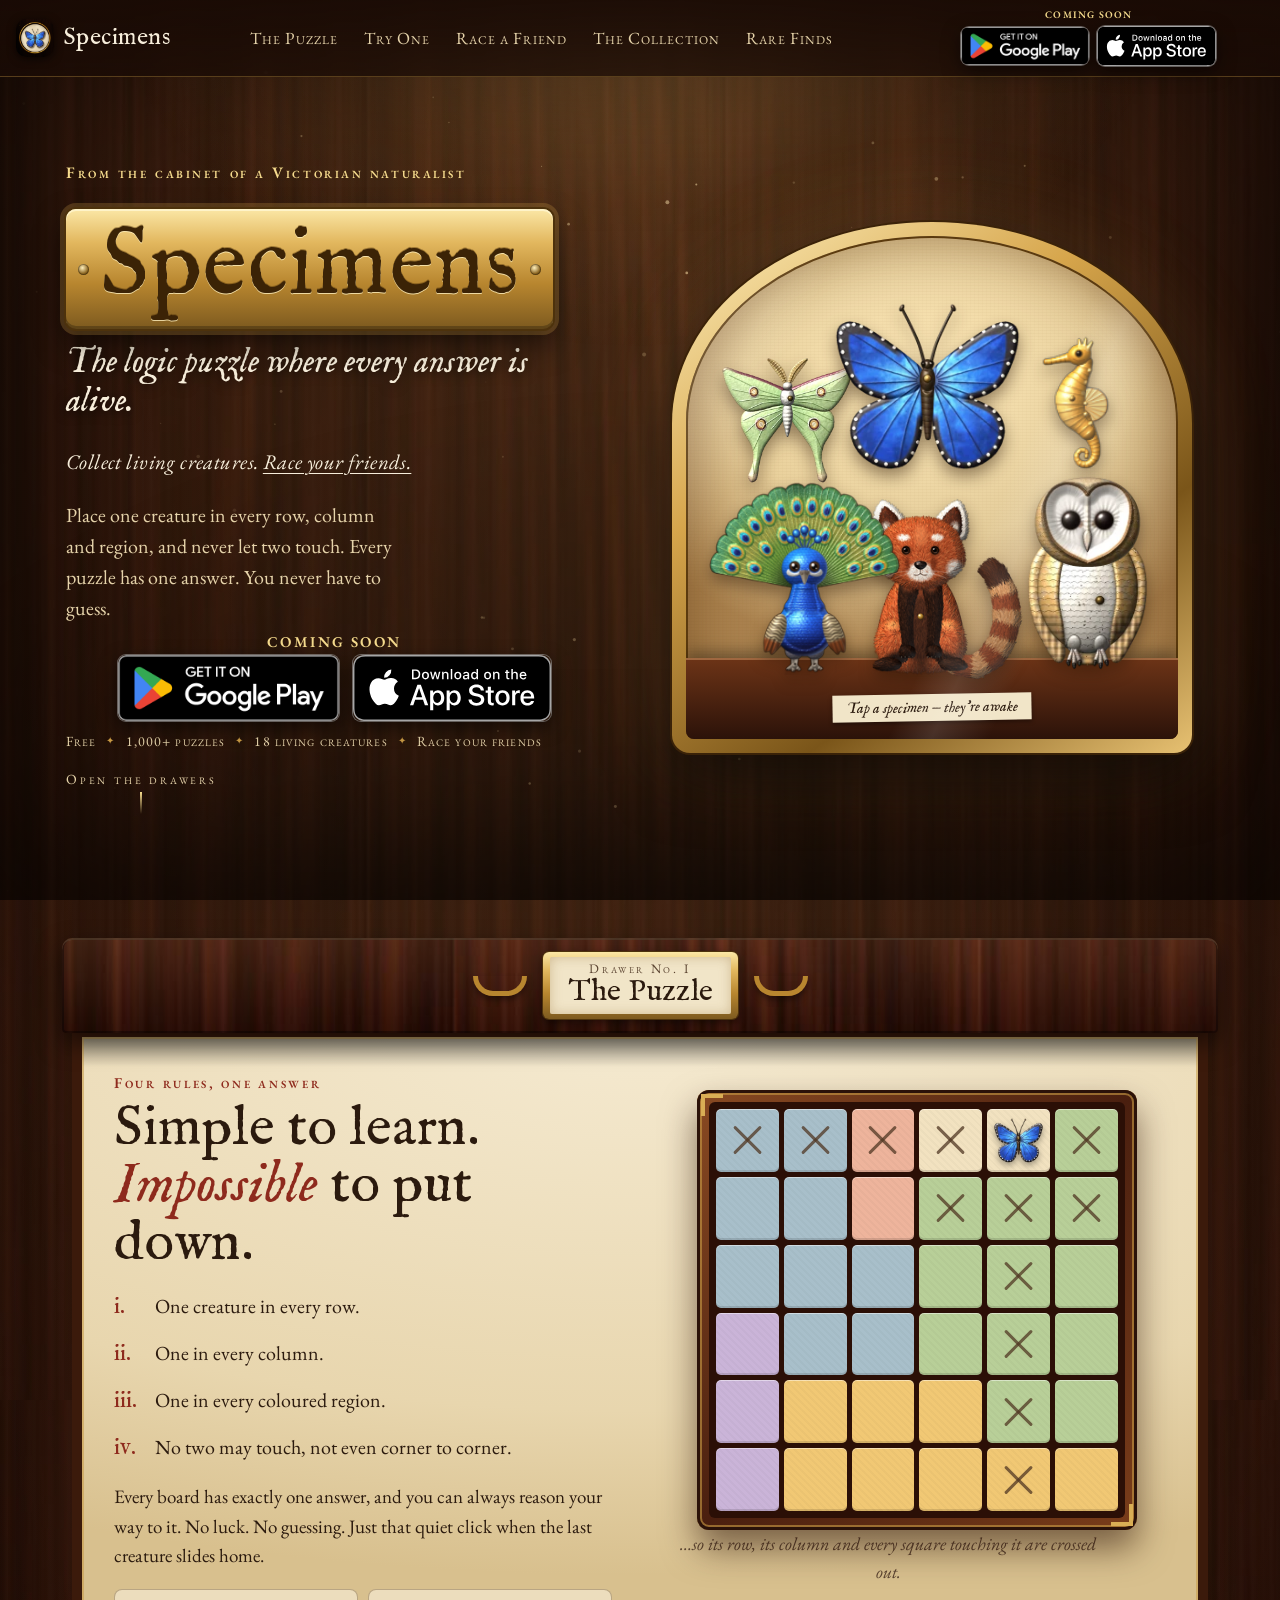
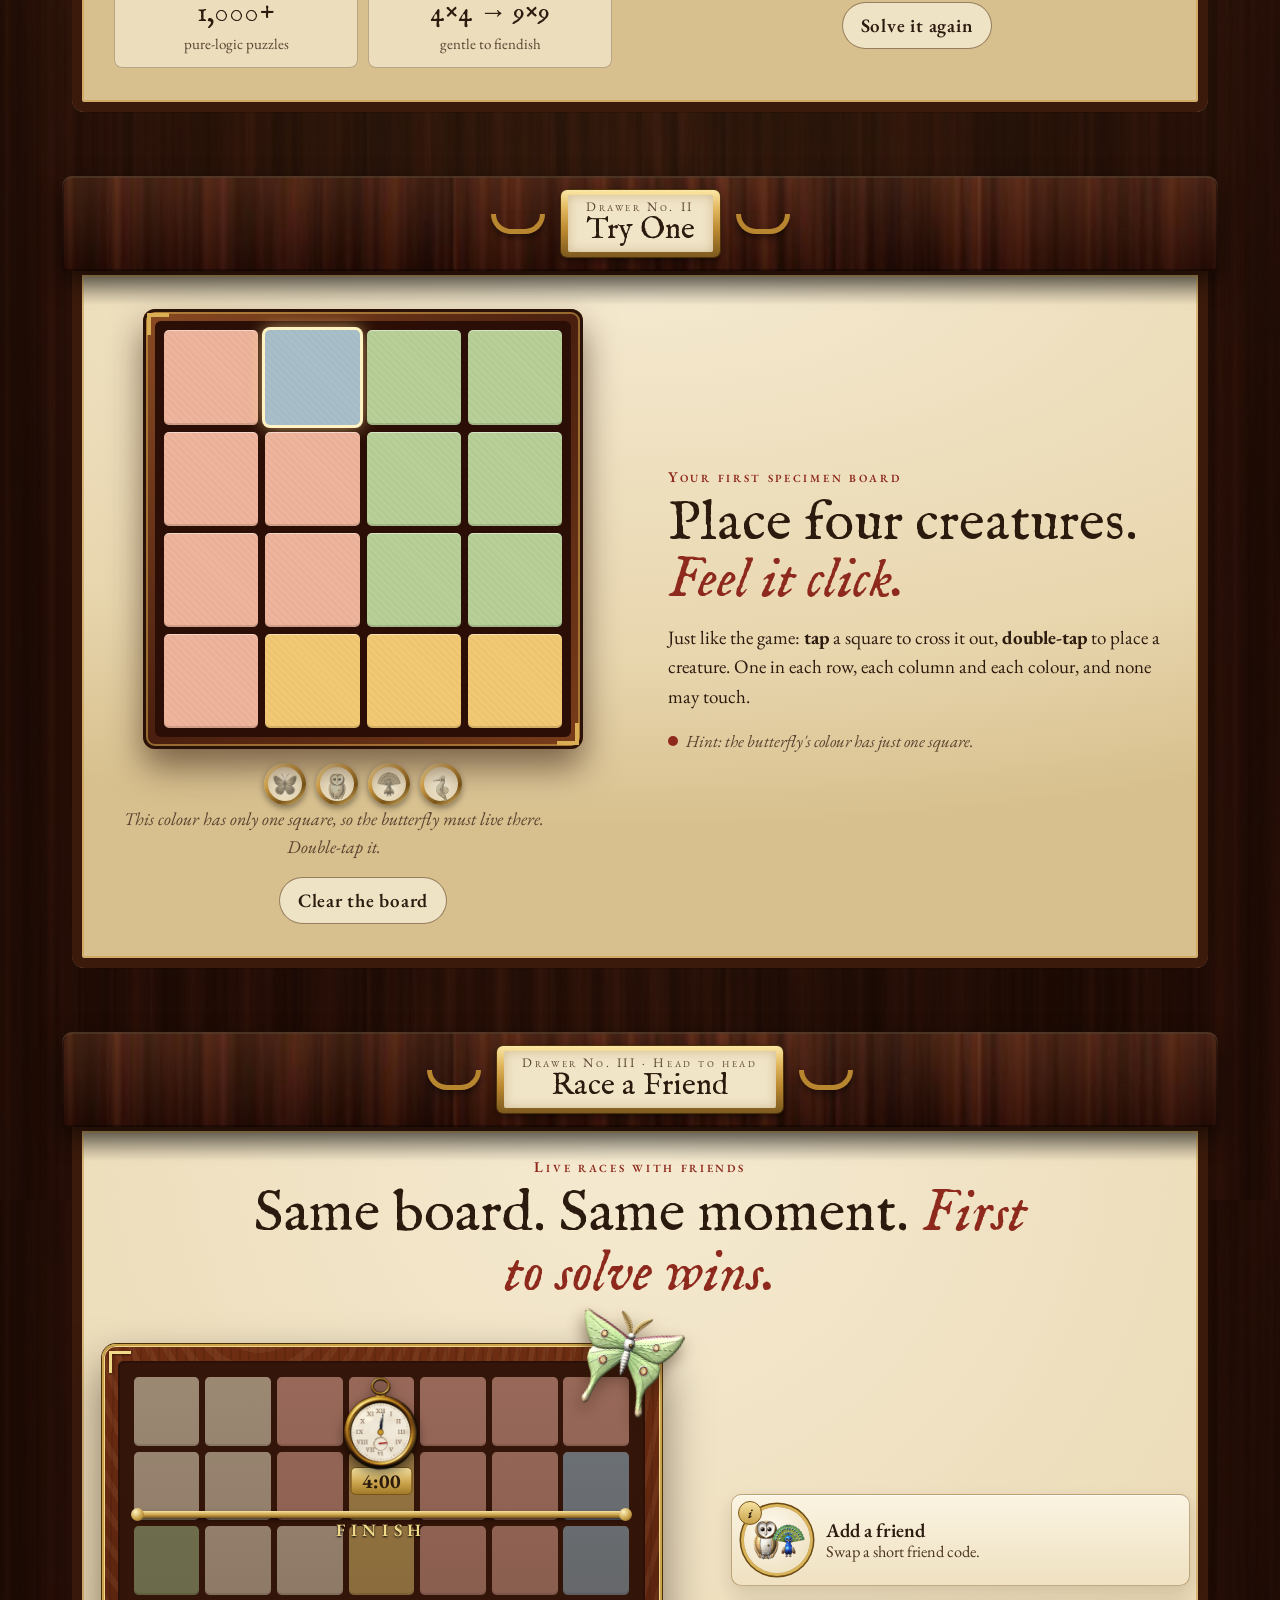
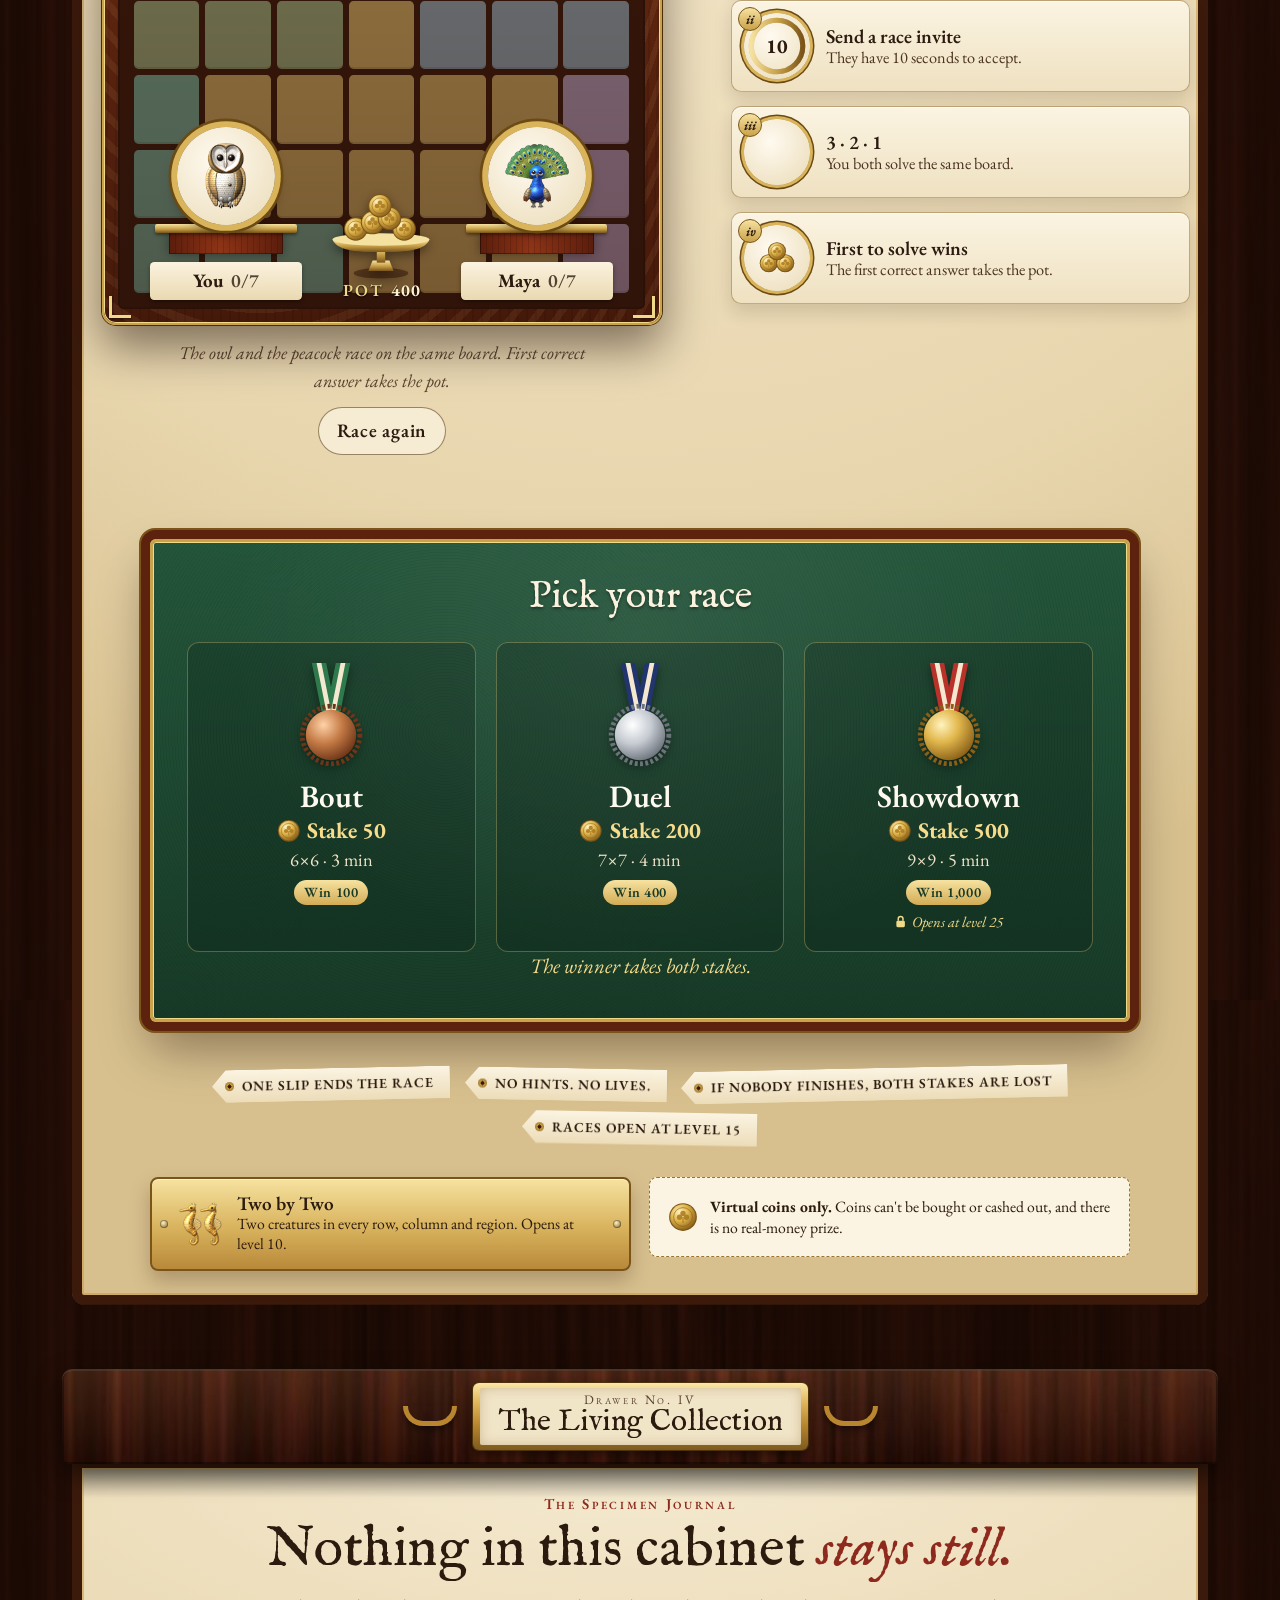
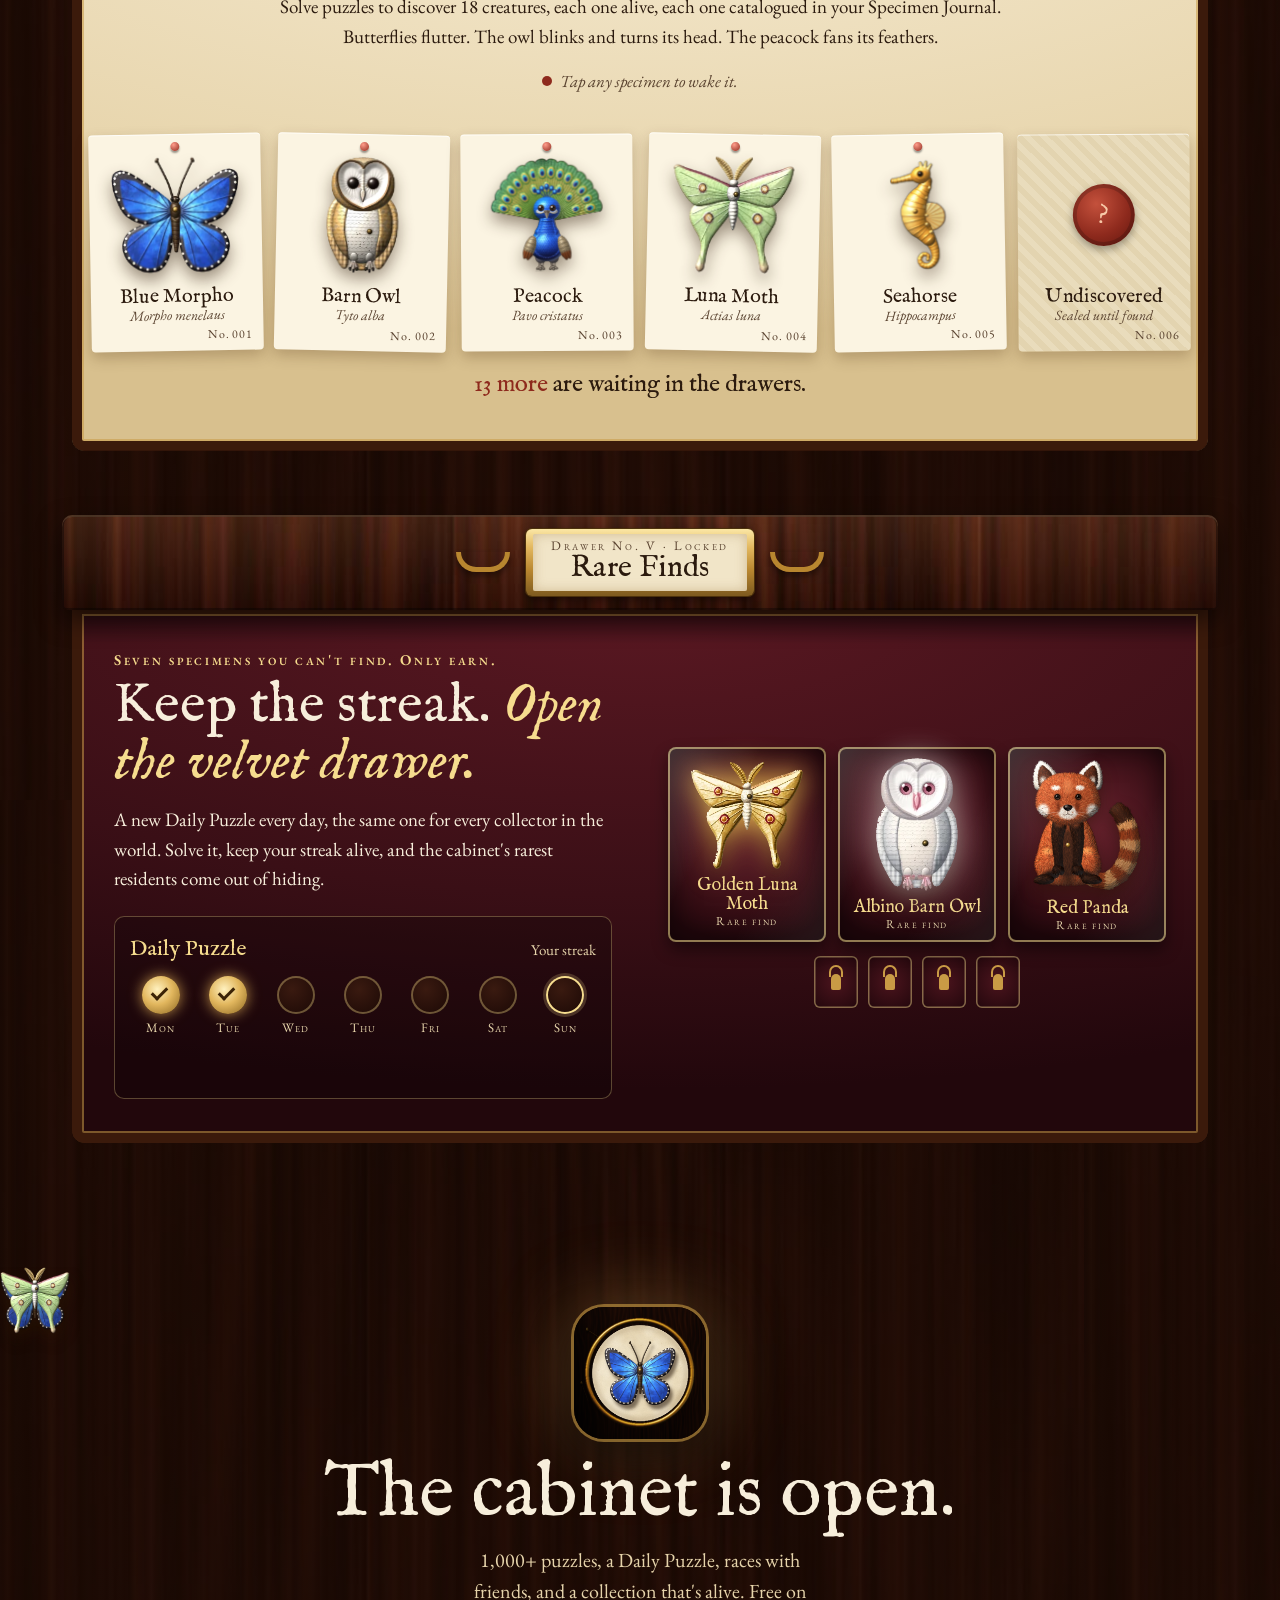
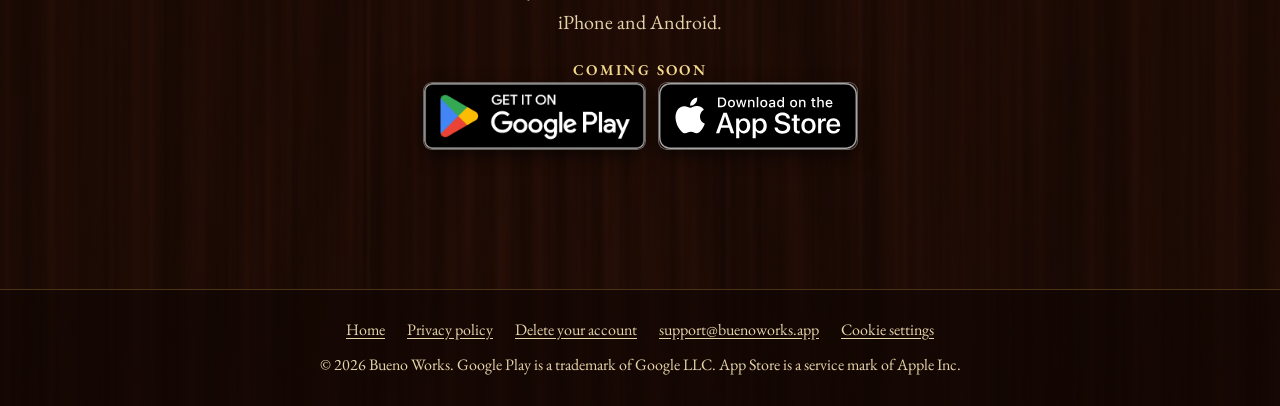
==== commit 082ef735: "Add an App Store button beside Google Play (own switch: iosLaunch in config.js; one Coming soon capt" ====
--- a/index.html
+++ b/index.html
@@ -189,7 +189,7 @@
     <a href="#collection">The Collection</a>
     <a href="#rare">Rare Finds</a>
   </nav>
-  <a class="play play-live gp" href="https://play.google.com/store/apps/details?id=com.vaultrush.game" target="_blank" rel="noopener" data-play=""><img class="gp-badge" src="assets/img/google-play-badge.png" alt="Get it on Google Play" width="564" height="168" /></a><button class="play play-soon gp" type="button" data-soon><span class="soon-cap">Coming soon</span><img class="gp-badge" src="assets/img/google-play-badge.png" alt="Coming soon to Google Play" width="564" height="168" /></button>
+  <div class="stores"><a class="play play-live gp" href="https://play.google.com/store/apps/details?id=com.vaultrush.game" target="_blank" rel="noopener" data-play=""><img class="gp-badge" src="assets/img/google-play-badge.png" alt="Get it on Google Play" width="564" height="168" /></a><button class="play play-soon gp" type="button" data-soon><span class="soon-cap">Coming soon</span><img class="gp-badge" src="assets/img/google-play-badge.png" alt="Coming soon to Google Play" width="564" height="168" /></button><a class="play as-live gp" href="https://apps.apple.com/app/id6838748825" target="_blank" rel="noopener" data-appstore=""><img class="gp-badge as-badge" src="assets/img/app-store-badge.svg" alt="Download on the App Store" width="120" height="40" /></a><button class="play as-soon gp" type="button" data-soon="ios"><span class="soon-cap">Coming soon</span><img class="gp-badge as-badge" src="assets/img/app-store-badge.svg" alt="Coming soon to the App Store" width="120" height="40" /></button></div>
 </header>
 
 <main id="main">
@@ -221,7 +221,7 @@
 
     <div class="hero-cta">
       <p class="sub">Place one creature in every row, column and region, and never let two touch. Every puzzle has one answer. You never have to guess.</p>
-      <a class="play play-live gp big" href="https://play.google.com/store/apps/details?id=com.vaultrush.game" target="_blank" rel="noopener" data-play=""><img class="gp-badge" src="assets/img/google-play-badge.png" alt="Get it on Google Play" width="564" height="168" /></a><button class="play play-soon gp big" type="button" data-soon><span class="soon-cap">Coming soon</span><img class="gp-badge" src="assets/img/google-play-badge.png" alt="Coming soon to Google Play" width="564" height="168" /></button>
+      <div class="stores"><a class="play play-live gp big" href="https://play.google.com/store/apps/details?id=com.vaultrush.game" target="_blank" rel="noopener" data-play=""><img class="gp-badge" src="assets/img/google-play-badge.png" alt="Get it on Google Play" width="564" height="168" /></a><button class="play play-soon gp big" type="button" data-soon><span class="soon-cap">Coming soon</span><img class="gp-badge" src="assets/img/google-play-badge.png" alt="Coming soon to Google Play" width="564" height="168" /></button><a class="play as-live gp big" href="https://apps.apple.com/app/id6838748825" target="_blank" rel="noopener" data-appstore=""><img class="gp-badge as-badge" src="assets/img/app-store-badge.svg" alt="Download on the App Store" width="120" height="40" /></a><button class="play as-soon gp big" type="button" data-soon="ios"><span class="soon-cap">Coming soon</span><img class="gp-badge as-badge" src="assets/img/app-store-badge.svg" alt="Coming soon to the App Store" width="120" height="40" /></button></div>
       <ul class="hero-facts">
         <li>Free</li>
         <li>1,000+ puzzles</li>
@@ -352,7 +352,7 @@
         <div class="board-tools"><button class="btn-ghost" type="button" id="play-reset">Clear the board</button></div>
         <div class="win" id="play-win">
           <p>Solved. Now imagine a thousand more.</p>
-          <a class="play play-live gp big" href="https://play.google.com/store/apps/details?id=com.vaultrush.game" target="_blank" rel="noopener" data-play=""><img class="gp-badge" src="assets/img/google-play-badge.png" alt="Get it on Google Play" width="564" height="168" /></a><button class="play play-soon gp big" type="button" data-soon><span class="soon-cap">Coming soon</span><img class="gp-badge" src="assets/img/google-play-badge.png" alt="Coming soon to Google Play" width="564" height="168" /></button>
+          <div class="stores"><a class="play play-live gp big" href="https://play.google.com/store/apps/details?id=com.vaultrush.game" target="_blank" rel="noopener" data-play=""><img class="gp-badge" src="assets/img/google-play-badge.png" alt="Get it on Google Play" width="564" height="168" /></a><button class="play play-soon gp big" type="button" data-soon><span class="soon-cap">Coming soon</span><img class="gp-badge" src="assets/img/google-play-badge.png" alt="Coming soon to Google Play" width="564" height="168" /></button><a class="play as-live gp big" href="https://apps.apple.com/app/id6838748825" target="_blank" rel="noopener" data-appstore=""><img class="gp-badge as-badge" src="assets/img/app-store-badge.svg" alt="Download on the App Store" width="120" height="40" /></a><button class="play as-soon gp big" type="button" data-soon="ios"><span class="soon-cap">Coming soon</span><img class="gp-badge as-badge" src="assets/img/app-store-badge.svg" alt="Coming soon to the App Store" width="120" height="40" /></button></div>
         </div>
       </div>
     </div>
@@ -558,8 +558,8 @@
   <div class="wrap">
     <img class="icon" src="assets/img/icon-512.png" alt="Specimens app icon" width="132" height="132" />
     <h2 id="final-title">The cabinet is open.</h2>
-    <p>1,000+ puzzles, a Daily Puzzle, races with friends, and a collection that's alive. Free on Android.</p>
-    <a class="play play-live gp big" href="https://play.google.com/store/apps/details?id=com.vaultrush.game" target="_blank" rel="noopener" data-play=""><img class="gp-badge" src="assets/img/google-play-badge.png" alt="Get it on Google Play" width="564" height="168" /></a><button class="play play-soon gp big" type="button" data-soon><span class="soon-cap">Coming soon</span><img class="gp-badge" src="assets/img/google-play-badge.png" alt="Coming soon to Google Play" width="564" height="168" /></button>
+    <p>1,000+ puzzles, a Daily Puzzle, races with friends, and a collection that's alive. Free on iPhone and Android.</p>
+    <div class="stores"><a class="play play-live gp big" href="https://play.google.com/store/apps/details?id=com.vaultrush.game" target="_blank" rel="noopener" data-play=""><img class="gp-badge" src="assets/img/google-play-badge.png" alt="Get it on Google Play" width="564" height="168" /></a><button class="play play-soon gp big" type="button" data-soon><span class="soon-cap">Coming soon</span><img class="gp-badge" src="assets/img/google-play-badge.png" alt="Coming soon to Google Play" width="564" height="168" /></button><a class="play as-live gp big" href="https://apps.apple.com/app/id6838748825" target="_blank" rel="noopener" data-appstore=""><img class="gp-badge as-badge" src="assets/img/app-store-badge.svg" alt="Download on the App Store" width="120" height="40" /></a><button class="play as-soon gp big" type="button" data-soon="ios"><span class="soon-cap">Coming soon</span><img class="gp-badge as-badge" src="assets/img/app-store-badge.svg" alt="Coming soon to the App Store" width="120" height="40" /></button></div>
   </div>
 </section>
 </main>
@@ -572,13 +572,13 @@
     <a href="mailto:support@buenoworks.app">support@buenoworks.app</a>
     <a href="#" data-cookies>Cookie settings</a>
   </nav>
-  <p style="margin:0">© <span data-year="">2026</span> Bueno Works. Google Play is a trademark of Google LLC.</p>
+  <p style="margin:0">© <span data-year="">2026</span> Bueno Works. Google Play is a trademark of Google LLC. App Store is a service mark of Apple Inc.</p>
 </footer>
 </div>
 
 <div class="cta-rail" id="cta-rail">
   <div class="rail-id"><img src="assets/img/icon-512.png" alt="" /><div><b>Specimens</b><small>Free puzzle game</small></div></div>
-  <a class="play play-live gp" href="https://play.google.com/store/apps/details?id=com.vaultrush.game" target="_blank" rel="noopener" data-play=""><img class="gp-badge" src="assets/img/google-play-badge.png" alt="Get it on Google Play" width="564" height="168" /></a><button class="play play-soon gp" type="button" data-soon><span class="soon-cap">Coming soon</span><img class="gp-badge" src="assets/img/google-play-badge.png" alt="Coming soon to Google Play" width="564" height="168" /></button>
+  <div class="stores"><a class="play play-live gp" href="https://play.google.com/store/apps/details?id=com.vaultrush.game" target="_blank" rel="noopener" data-play=""><img class="gp-badge" src="assets/img/google-play-badge.png" alt="Get it on Google Play" width="564" height="168" /></a><button class="play play-soon gp" type="button" data-soon><span class="soon-cap">Coming soon</span><img class="gp-badge" src="assets/img/google-play-badge.png" alt="Coming soon to Google Play" width="564" height="168" /></button><a class="play as-live gp" href="https://apps.apple.com/app/id6838748825" target="_blank" rel="noopener" data-appstore=""><img class="gp-badge as-badge" src="assets/img/app-store-badge.svg" alt="Download on the App Store" width="120" height="40" /></a><button class="play as-soon gp" type="button" data-soon="ios"><span class="soon-cap">Coming soon</span><img class="gp-badge as-badge" src="assets/img/app-store-badge.svg" alt="Coming soon to the App Store" width="120" height="40" /></button></div>
 </div>
 
 <script>
--- a/assets/css/site.css
+++ b/assets/css/site.css
@@ -756,3 +756,23 @@
 .prose,.prose p,.prose li,.prose blockquote{hyphens:none;-webkit-hyphens:none}
 .lost-card .soon-cap{color:#6b4a14}
 .lost-card .gp-badge{box-shadow:0 0 0 1px rgba(60,40,10,.4),0 4px 12px rgba(0,0,0,.35)}
+
+/* ---------- App Store button beside Google Play (switch: iosLaunch in assets/js/config.js) ---------- */
+.stores{display:flex;flex-wrap:wrap;align-items:center;gap:12px 14px}
+.as-soon{display:none;border:0;font:inherit;cursor:pointer;-webkit-appearance:none;appearance:none}
+html[data-ios="soon"] .as-live{display:none}
+html[data-ios="soon"] .as-soon.gp{display:inline-flex}
+.as-badge{box-shadow:0 0 0 1px rgba(166,166,166,.55),0 6px 18px rgba(0,0,0,.55)}
+.site-head .stores,.cta-rail .stores{flex-wrap:nowrap;gap:8px}
+.site-head .play.gp.as-live,.site-head .play.gp.as-soon{--bh:40px}
+
+/* both stores "coming soon": ONE caption over the pair instead of one over each badge */
+html[data-launch="soon"][data-ios="soon"] .stores{row-gap:6px;justify-content:center}
+html[data-launch="soon"][data-ios="soon"] .stores .soon-cap{display:none}
+html[data-launch="soon"][data-ios="soon"] .stores::before{content:"Coming soon";flex:0 0 100%;text-align:center;font-family:var(--body);font-size:13px;font-weight:600;letter-spacing:.16em;text-transform:uppercase;line-height:1;color:var(--brass-hi)}
+html[data-launch="soon"][data-ios="soon"] .stores:has(.big)::before{font-size:15px}
+.hero-cta .stores{width:fit-content;max-width:100%}
+/* phones: the top bar has no room for two badges next to the name; the hero and the bottom bar carry both */
+@media (max-width:560px){.site-head .stores{display:none}}
+html[data-launch="soon"][data-ios="soon"] .site-head .stores,html[data-launch="soon"][data-ios="soon"] .cta-rail .stores{flex-wrap:wrap}
+html[data-launch="soon"][data-ios="soon"] .site-head .stores::before,html[data-launch="soon"][data-ios="soon"] .cta-rail .stores::before{font-size:10px;letter-spacing:.12em}
